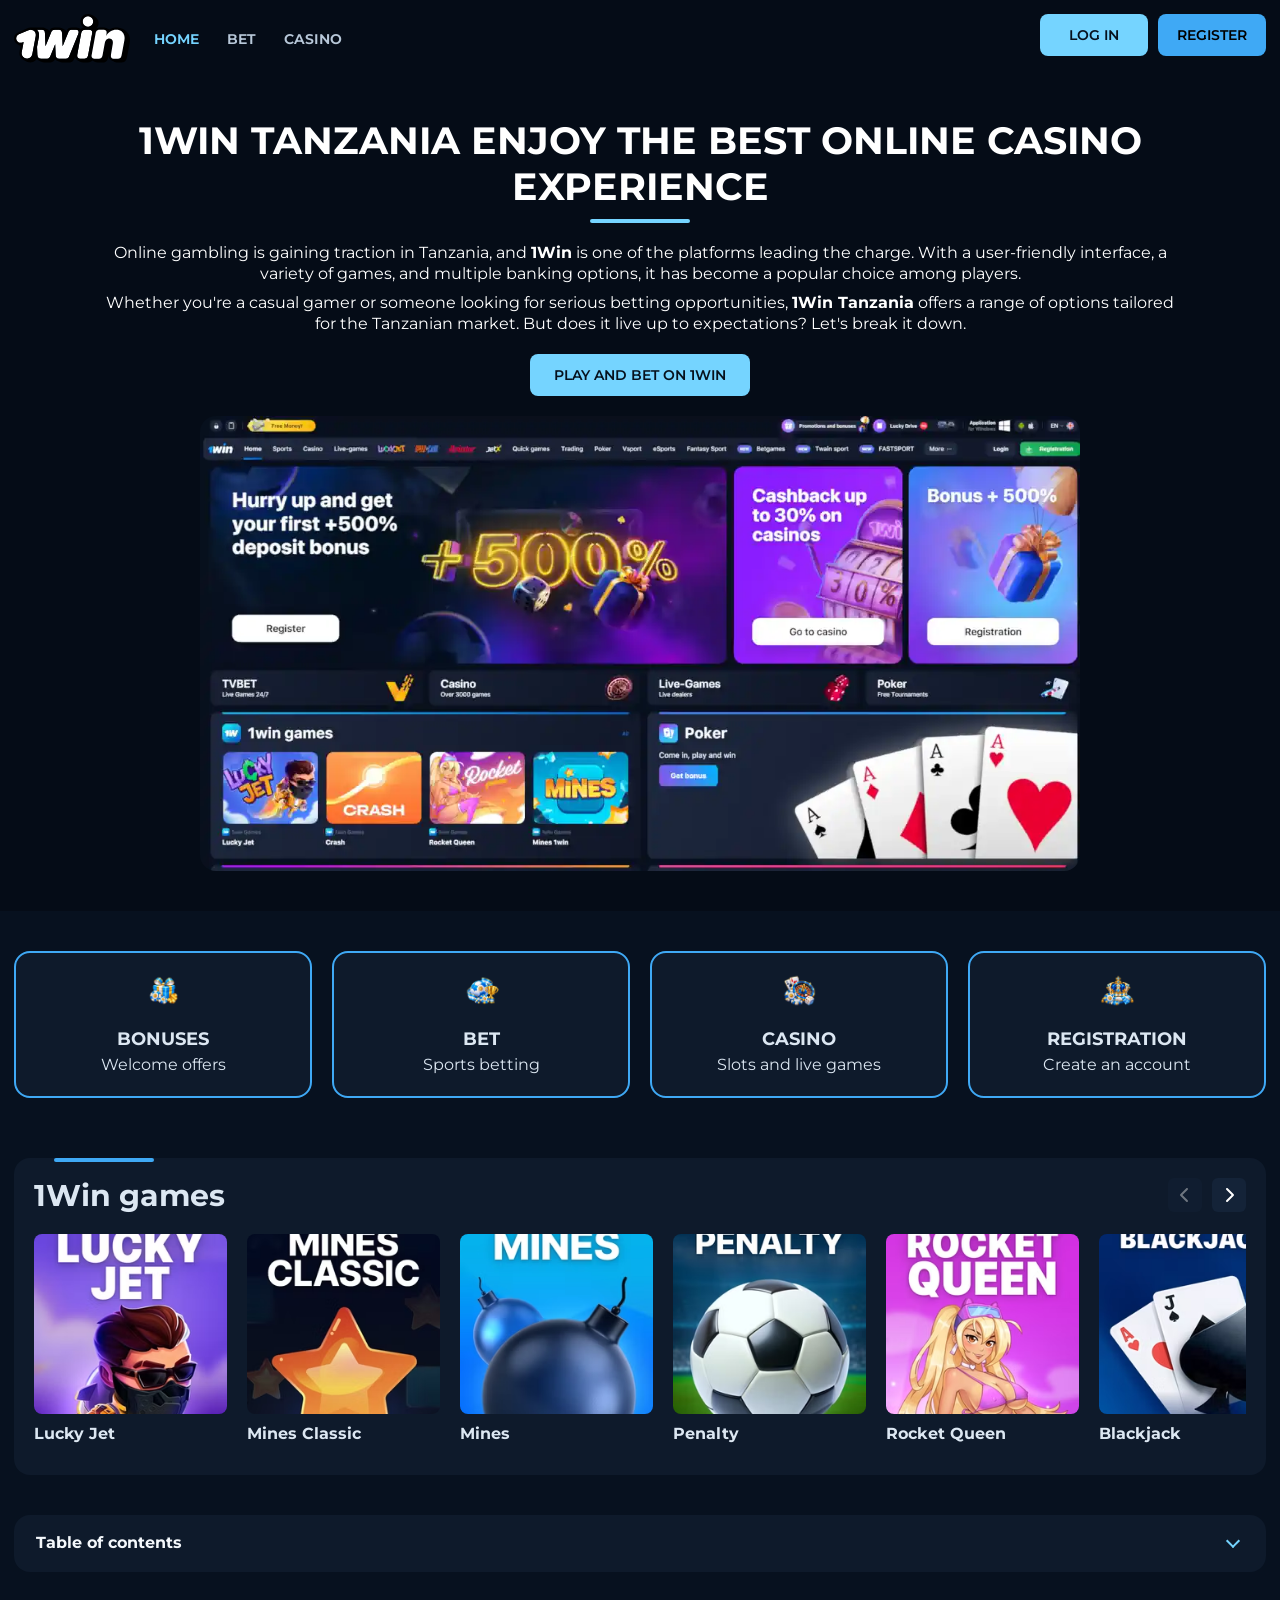
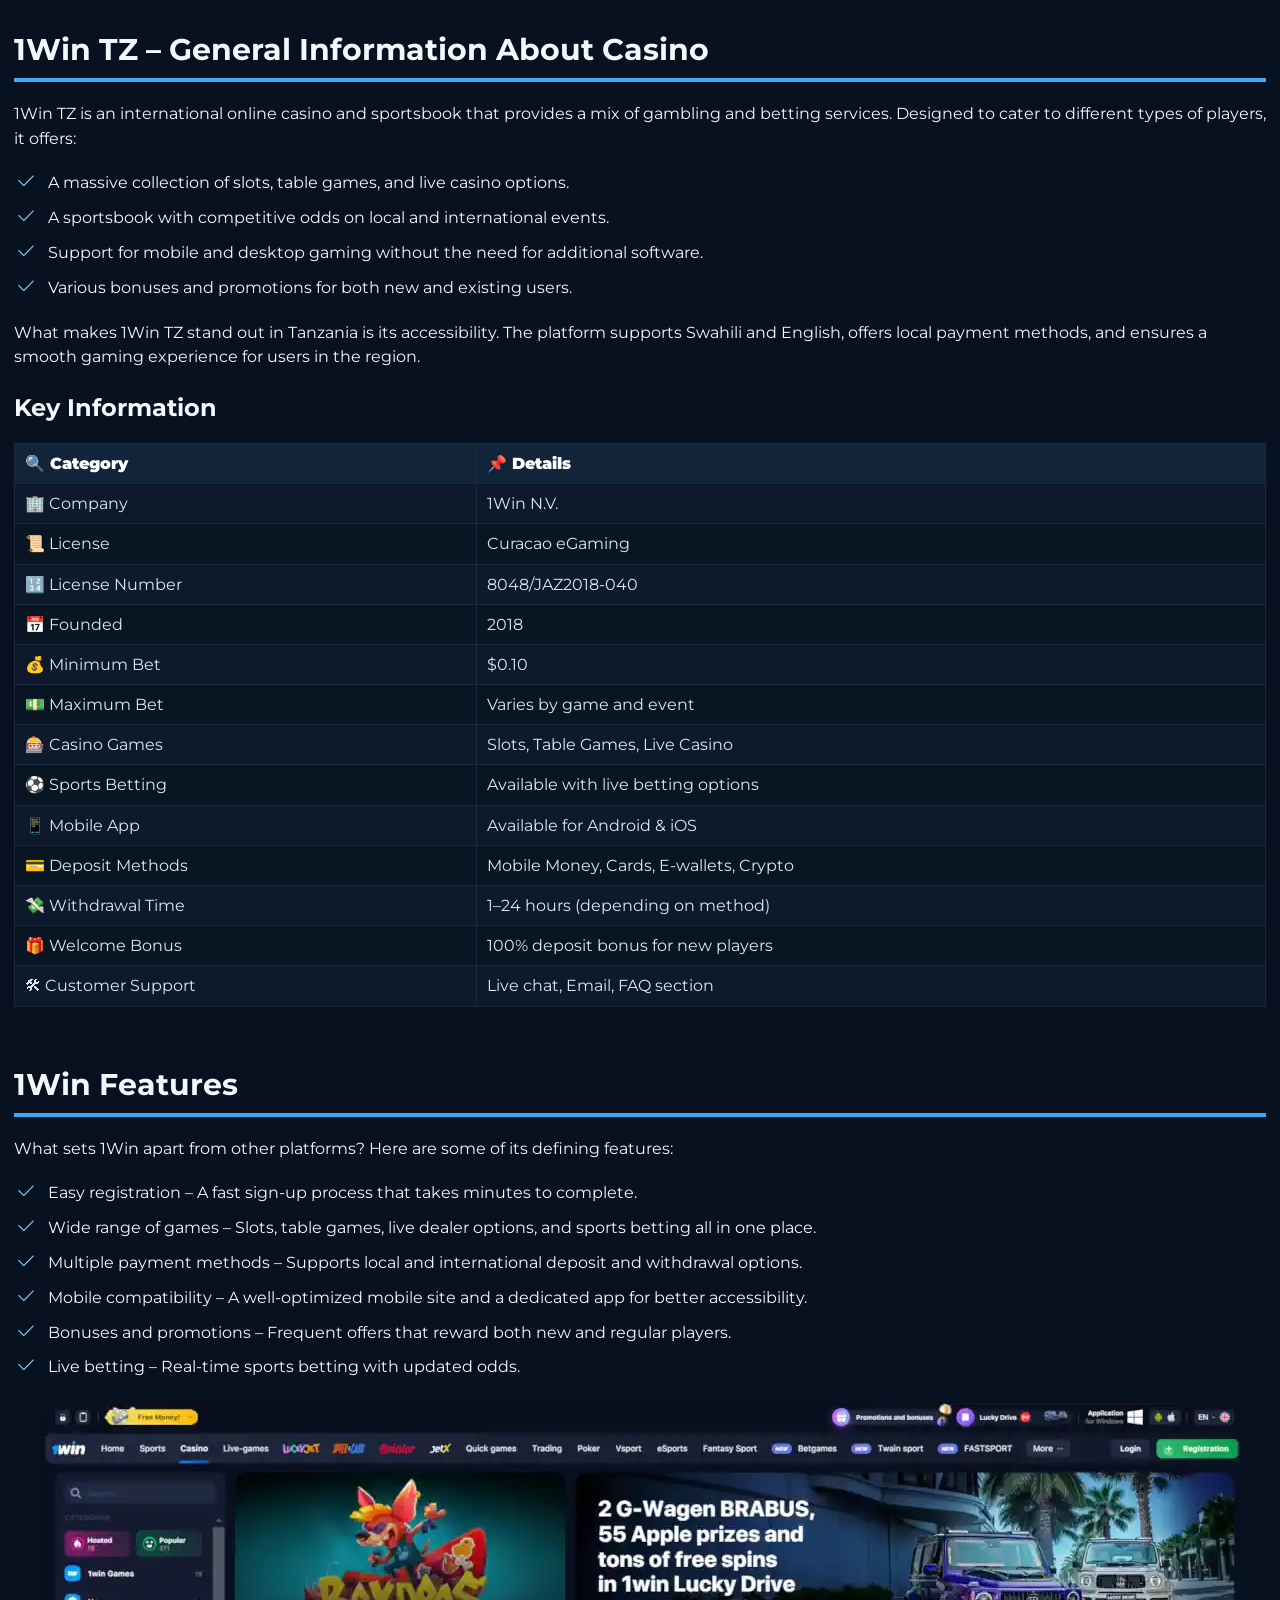
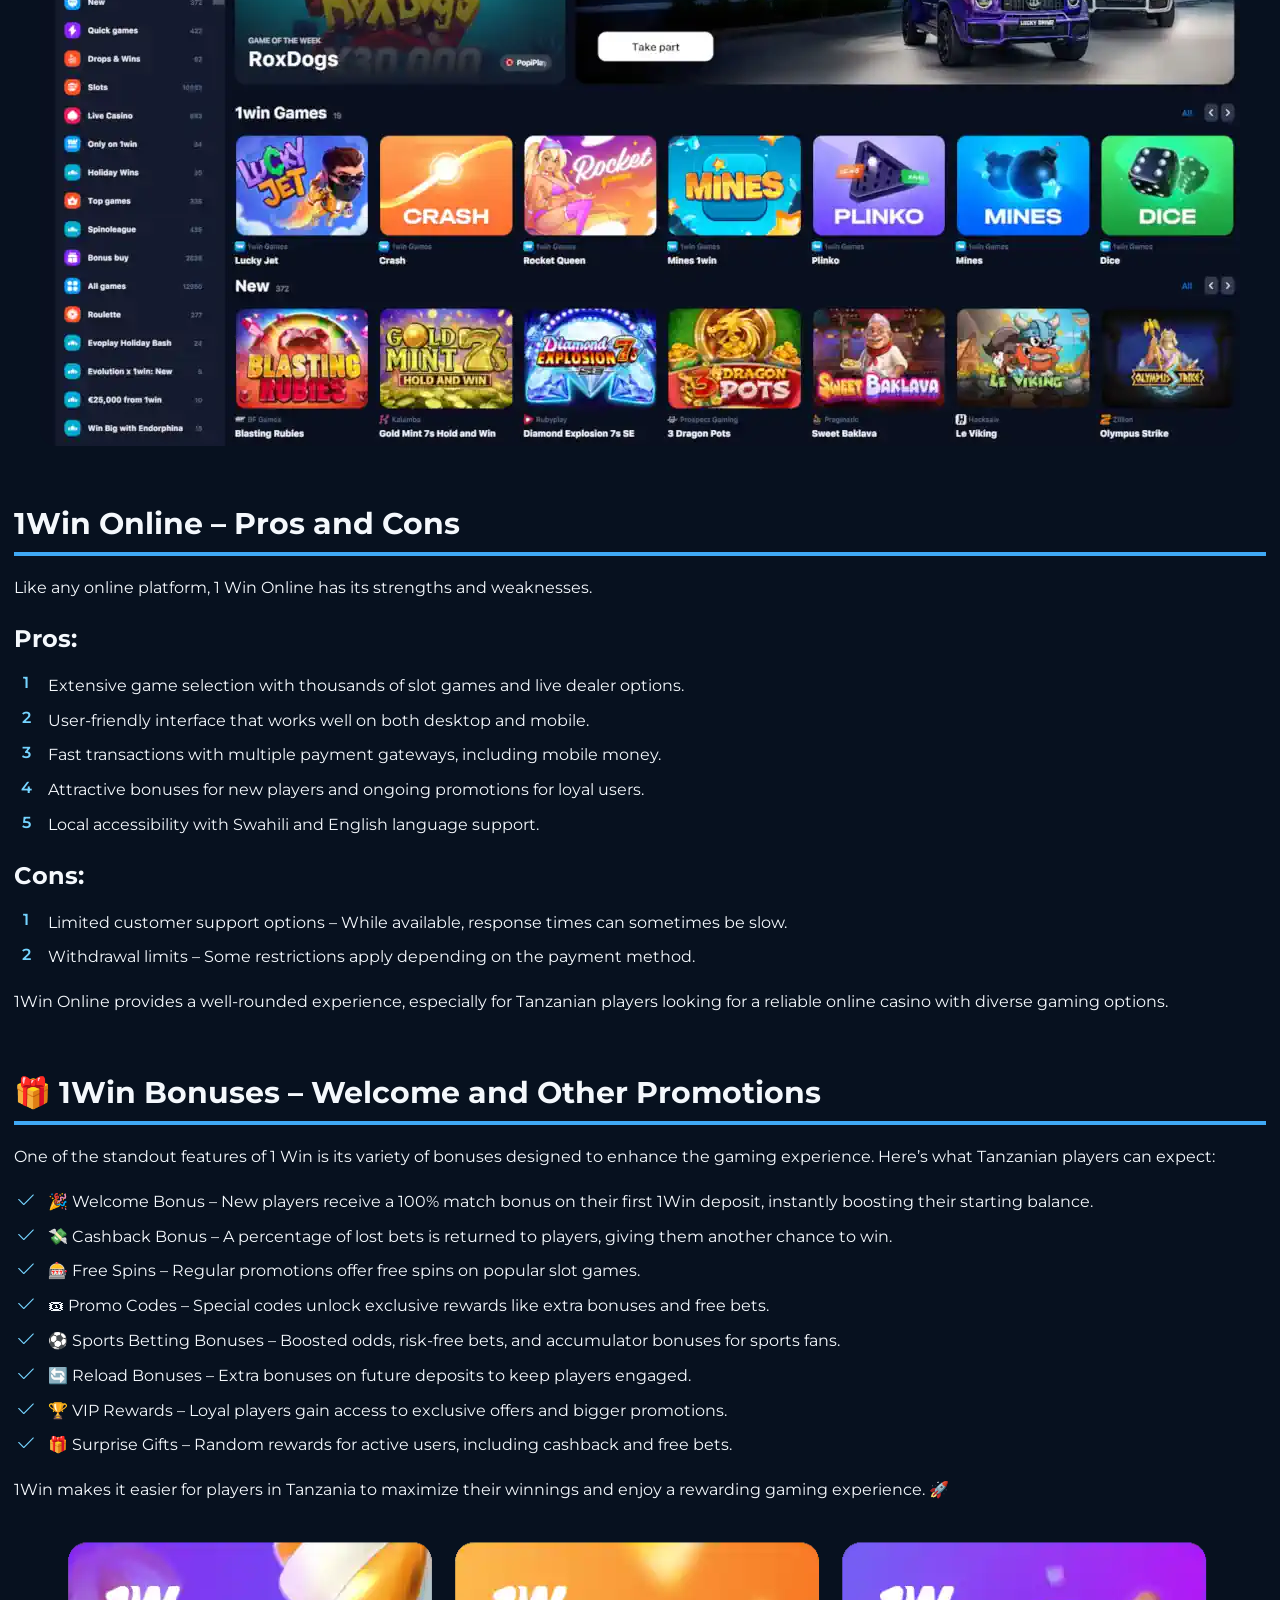
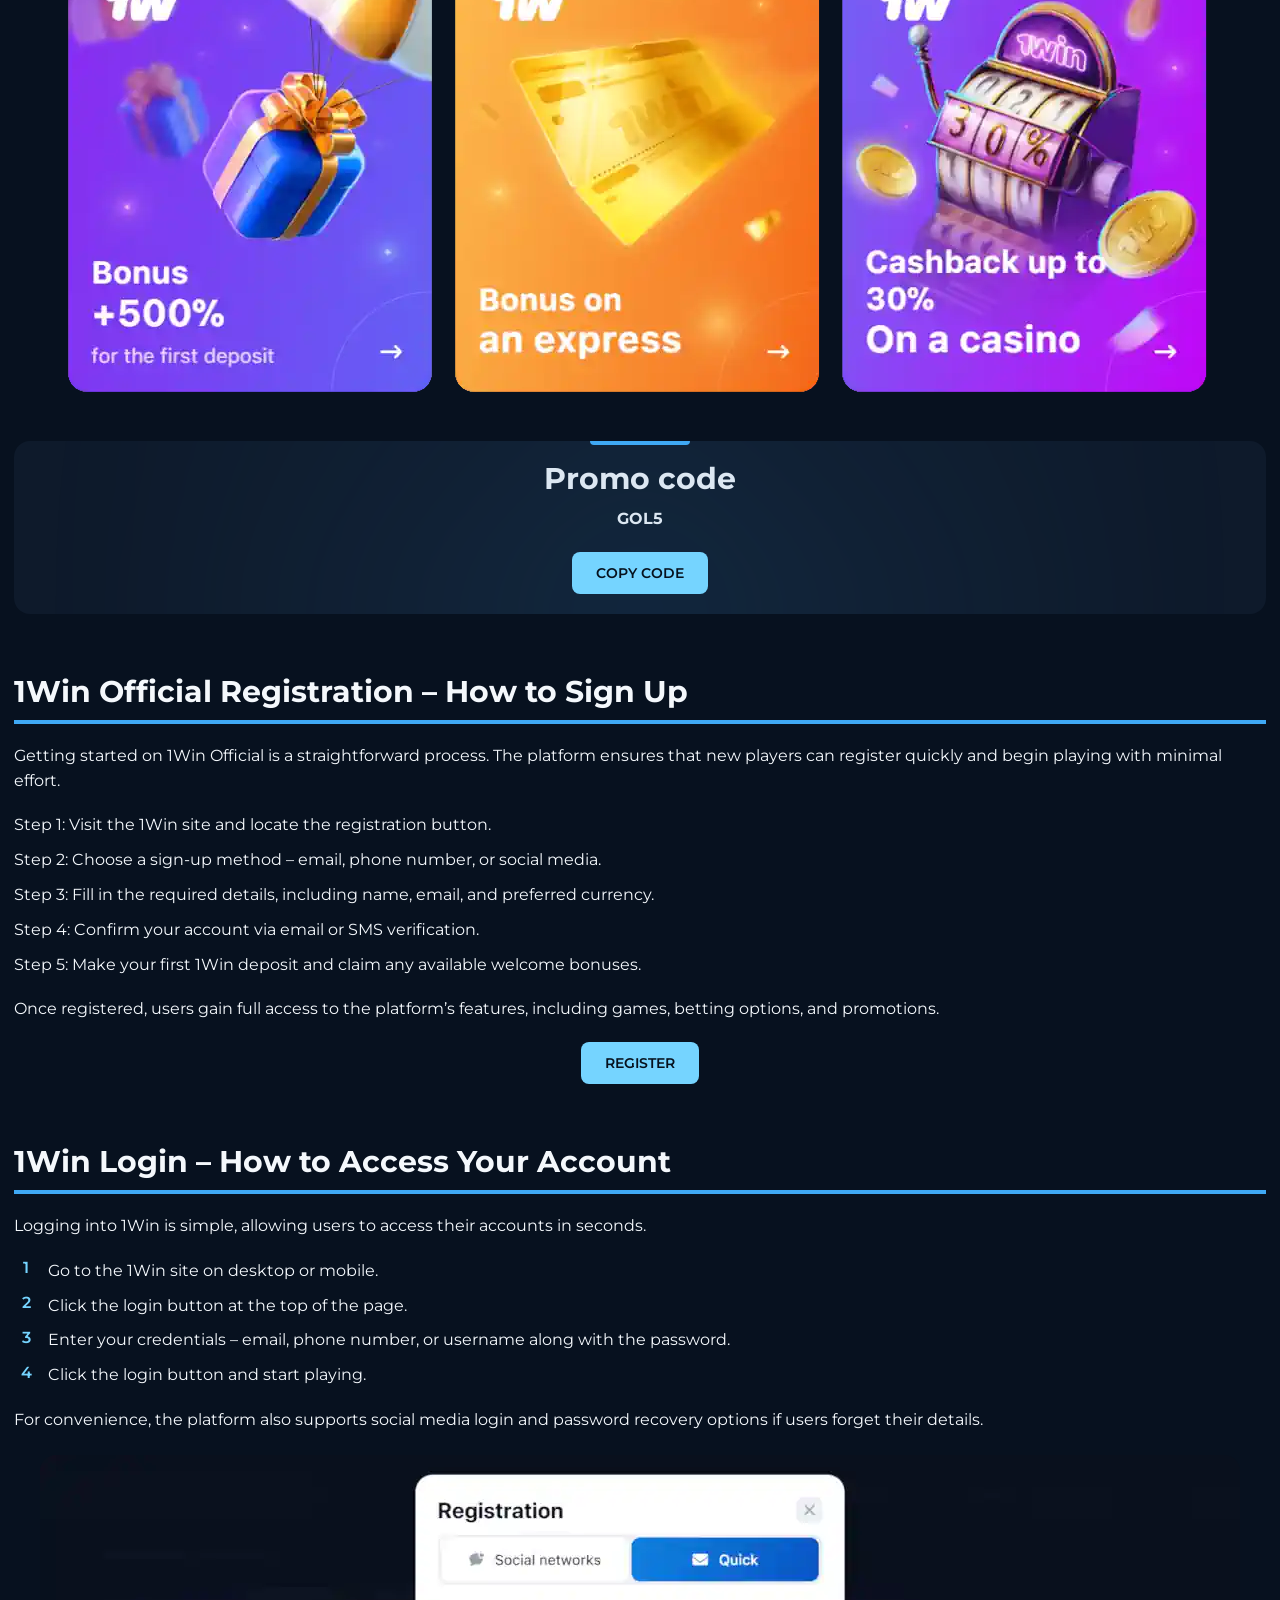
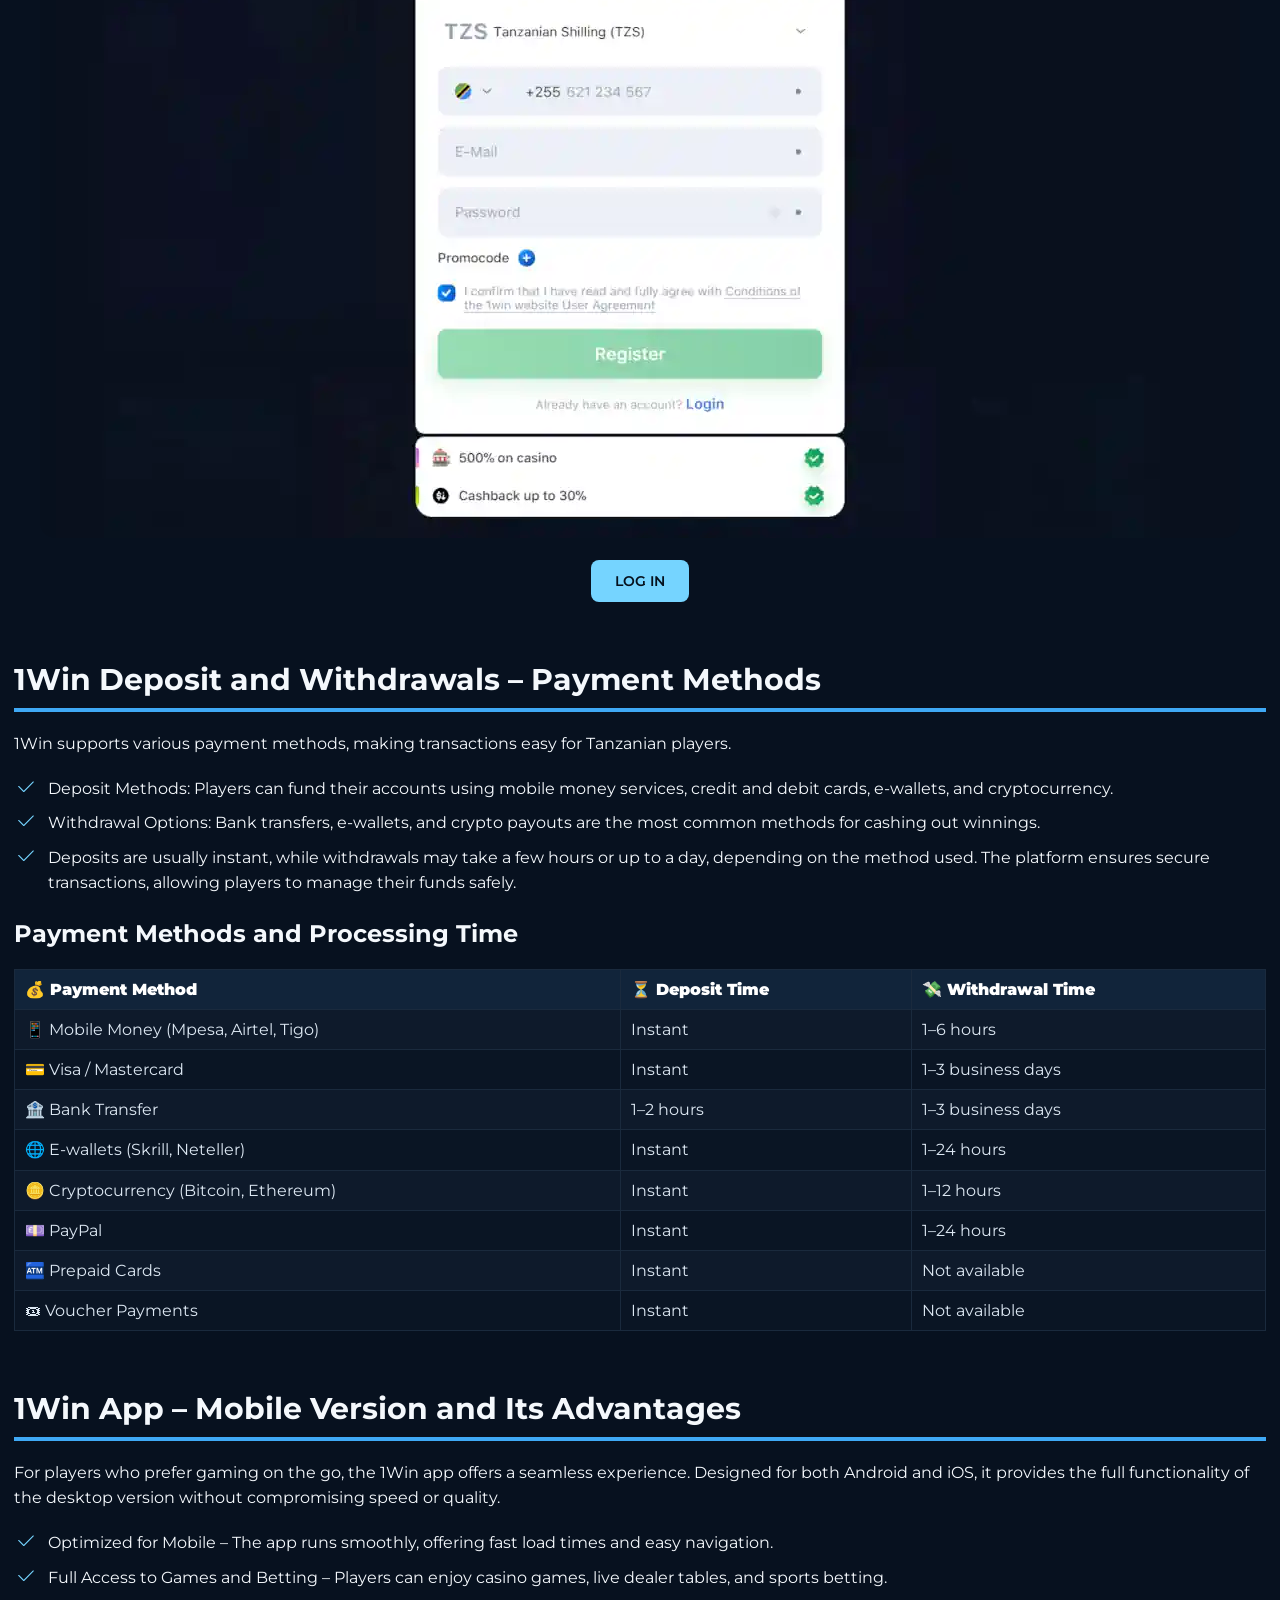
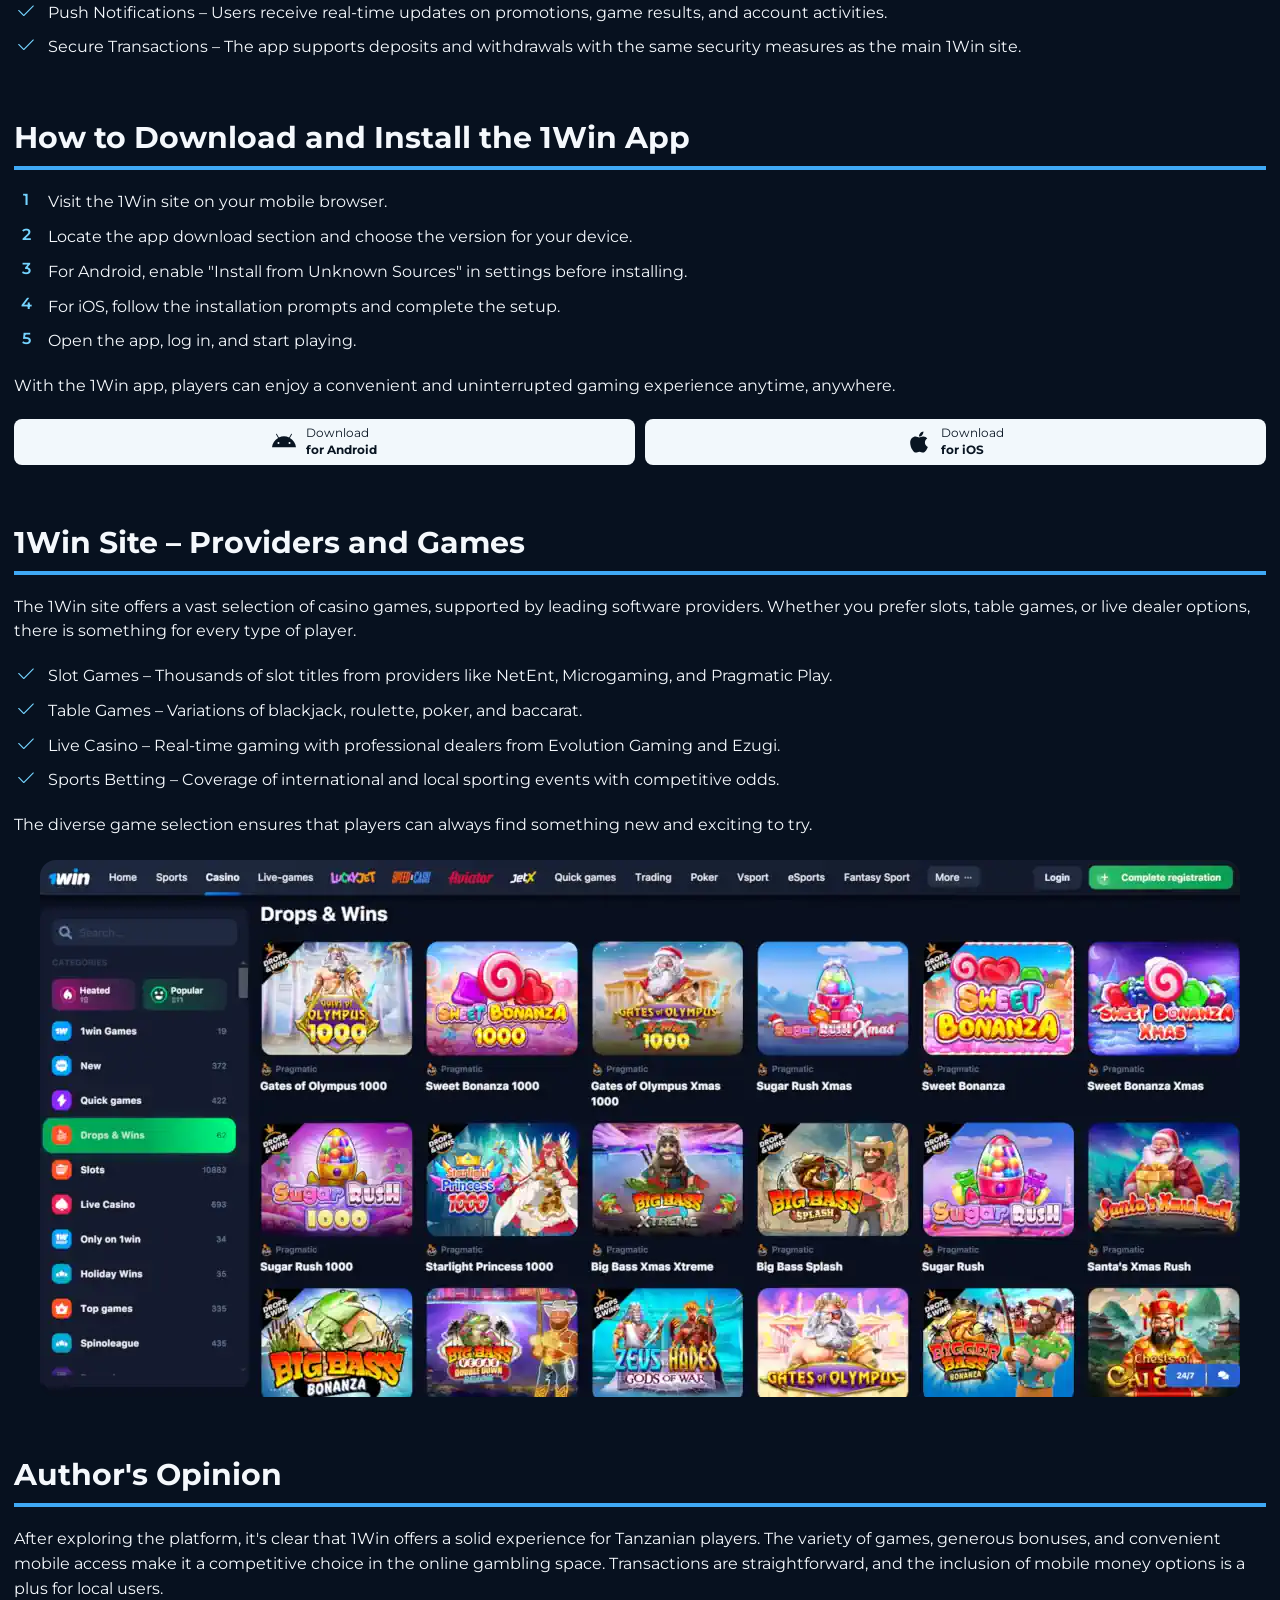
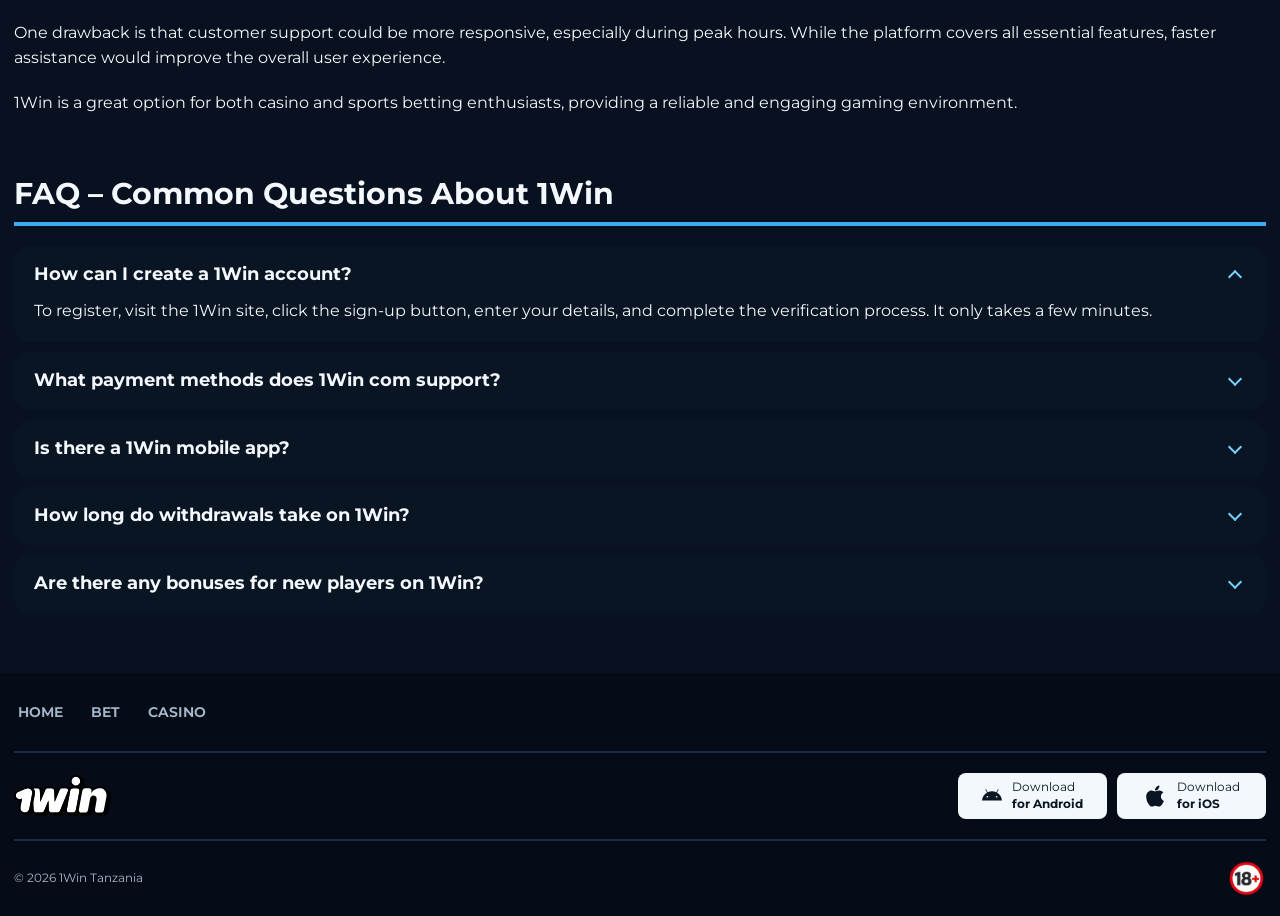
==== index.html @ 783c541e "first commit" ====
<!doctype html>
<html lang="en-TZ">
  <head>
    <meta charset="utf-8" />
    <meta name="viewport" content="width=device-width, initial-scale=1" />
    <title>1Win Play and Win with Top Casino Bonuses</title>
    <meta
      name="description"
      content="1Win offers exciting casino games and sports betting with big bonuses and fast payouts. Sign up today and start playing for real winnings."
    />
    <link rel="canonical" href="https://1-win.co.tz/" />
    <link rel="alternate" hreflang="en-tz" href="https://1-win.co.tz/" />
    <meta property="og:type" content="website" />
    <meta property="og:locale" content="en_TZ" />
    <meta property="og:site_name" content="1Win Tanzania" />
    <meta property="og:title" content="1Win Play and Win with Top Casino Bonuses" />
    <meta
      property="og:description"
      content="1Win offers exciting casino games and sports betting with big bonuses and fast payouts. Sign up today and start playing for real winnings."
    />
    <meta property="og:url" content="https://1-win.co.tz/" />
    <meta property="og:image" content="https://1-win.co.tz/assets/content/home/top.webp" />
    <meta property="og:image:type" content="image/webp" />
    <meta property="og:image:width" content="1200" />
    <meta property="og:image:height" content="620" />
    <meta
      property="og:image:alt"
      content="1Win homepage with deposit offers, instant games and poker"
    />
    <meta name="twitter:card" content="summary_large_image" />
    <link rel="icon" href="./assets/theme/cropped-faviconV21-32x32.png" />
    <link rel="stylesheet" href="./assets/css/base.css" />
    <link rel="stylesheet" href="./assets/css/typography-and-layout.css" />
    <link rel="stylesheet" href="./assets/css/header.css" />
    <link rel="stylesheet" href="./assets/css/footer.css" />
    <link rel="stylesheet" href="./assets/css/page-content.css" />
    <link rel="stylesheet" href="./assets/css/games-and-bonuses.css" />
    <link rel="stylesheet" href="./assets/css/media-blocks.css" />
    <link rel="stylesheet" href="./assets/css/feature-components.css" />
    <link rel="stylesheet" href="./assets/site.css" />
    <script defer src="./assets/site.js"></script>
  </head>

  <body id="top">
    <header class="header">
      <div class="head-container">
        <div class="line-1">
          <div class="first-block">
            <div class="nav-block">
              <div class="logo"
                ><a class="custom-logo-link" href="./index.html" aria-label="1Win Tanzania home"
                  ><img
                    class="custom-logo"
                    src="./assets/theme/1win.svg"
                    alt="1Win"
                    width="116"
                    height="50" /></a
              ></div>
              <nav class="site-nav" aria-label="Primary">
                <ul>
                  <li><a href="./index.html" aria-current="page">Home</a></li>
                  <li><a href="./bet/index.html">Bet</a></li>
                  <li><a href="./casino/index.html">Casino</a></li>
                </ul>
              </nav>
            </div>
            <div class="menu-block"
              ><button
                class="menu-mobile-icon"
                id="menu-toggle"
                type="button"
                aria-label="Open menu"
                aria-controls="mobile-menu"
                aria-expanded="false"
                ><svg
                  aria-hidden="true"
                  class="icon-svg icon-svg--lg menu-toggle-icon"
                  viewBox="0 0 448 512"
                  xmlns="http://www.w3.org/2000/svg"
                >
                  <path
                    d="M0 96C0 78.3 14.3 64 32 64H416c17.7 0 32 14.3 32 32s-14.3 32-32 32H32C14.3 128 0 113.7 0 96zM0 256c0-17.7 14.3-32 32-32H416c17.7 0 32 14.3 32 32s-14.3 32-32 32H32c-17.7 0-32-14.3-32-32zM448 416c0 17.7-14.3 32-32 32H32c-17.7 0-32-14.3-32-32s14.3-32 32-32H416c17.7 0 32 14.3 32 32z"
                  ></path></svg></button
            ></div>
          </div>
          <div class="second-block">
            <div class="buttons"
              ><button type="button" class="btn secondary-btn" disabled data-cta="login"
                >Log in</button
              ><button type="button" class="btn accent-btn" disabled data-cta="register"
                >Register</button
              ></div
            >
          </div>
        </div>
        <div class="mobile-menu" id="mobile-menu" hidden>
          <nav class="site-nav" aria-label="Mobile">
            <ul>
              <li><a href="./index.html" aria-current="page">Home</a></li>
              <li><a href="./bet/index.html">Bet</a></li>
              <li><a href="./casino/index.html">Casino</a></li>
            </ul>
          </nav>
          <div class="download-buttons"
            ><button class="btn" type="button" disabled data-cta="download-android"
              ><span
                ><svg
                  aria-hidden="true"
                  class="icon-svg icon-svg--2xl"
                  viewBox="0 0 576 512"
                  xmlns="http://www.w3.org/2000/svg"
                >
                  <path
                    d="M420.55,301.93a24,24,0,1,1,24-24,24,24,0,0,1-24,24m-265.1,0a24,24,0,1,1,24-24,24,24,0,0,1-24,24m273.7-144.48,47.94-83a10,10,0,1,0-17.27-10h0l-48.54,84.07a301.25,301.25,0,0,0-246.56,0L116.18,64.45a10,10,0,1,0-17.27,10h0l47.94,83C64.53,202.22,8.24,285.55,0,384H576c-8.24-98.45-64.54-181.78-146.85-226.55"
                  ></path></svg></span
              ><span>Download <span>for Android</span></span></button
            ><button class="btn" type="button" disabled data-cta="download-ios"
              ><span
                ><svg
                  aria-hidden="true"
                  class="icon-svg icon-svg--2xl"
                  viewBox="0 0 384 512"
                  xmlns="http://www.w3.org/2000/svg"
                >
                  <path
                    d="M318.7 268.7c-.2-36.7 16.4-64.4 50-84.8-18.8-26.9-47.2-41.7-84.7-44.6-35.5-2.8-74.3 20.7-88.5 20.7-15 0-49.4-19.7-76.4-19.7C63.3 141.2 4 184.8 4 273.5q0 39.3 14.4 81.2c12.8 36.7 59 126.7 107.2 125.2 25.2-.6 43-17.9 75.8-17.9 31.8 0 48.3 17.9 76.4 17.9 48.6-.7 90.4-82.5 102.6-119.3-65.2-30.7-61.7-90-61.7-91.9zm-56.6-164.2c27.3-32.4 24.8-61.9 24-72.5-24.1 1.4-52 16.4-67.9 34.9-17.5 19.8-27.8 44.3-25.6 71.9 26.1 2 49.9-11.4 69.5-34.3z"
                  ></path></svg></span
              ><span>Download <span>for iOS</span></span></button
            ></div
          >
        </div>
      </div>
    </header>
    <main class="page-content">
      <div class="hero">
        <div class="background"></div>
        <div class="text-block">
          <div class="top">
            <h1>1Win Tanzania Enjoy the Best Online Casino Experience</h1>
            <div class="divider"></div>
          </div>
          <div class="intro">
            <p
              >Online gambling is gaining traction in Tanzania, and <strong>1Win</strong> is one of
              the platforms leading the charge. With a user-friendly interface, a variety of games,
              and multiple banking options, it has become a popular choice among players.
            </p>
            <p
              >Whether you're a casual gamer or someone looking for serious betting opportunities,
              <strong>1Win Tanzania</strong> offers a range of options tailored for the Tanzanian
              market. But does it live up to expectations? Let's break it down.</p
            > </div
          ><button type="button" class="btn secondary-btn" disabled data-cta="play"
            >Play and bet on 1Win</button
          >
          <figure class="image-bg"
            ><img
              alt="1Win homepage with deposit offers, instant games and poker"
              decoding="async"
              fetchpriority="high"
              height="620"
              loading="eager"
              src="./assets/content/home/top.webp"
              width="1200"
          /></figure>
        </div>
      </div>
      <div class="container">
        <section class="wp-block-hb-g-section">
          <nav class="categories" aria-label="Explore 1Win">
            <ul>
              <li
                ><a href="#1win-bonuses-welcome-and-other-promotions"
                  ><img src="./assets/theme/bonus-150x150.webp" alt="" width="150" height="150" />
                  <div>
                    <div class="name">Bonuses</div>
                    <div class="text">Welcome offers</div>
                  </div>
                </a></li
              >
              <li
                ><a href="./bet/index.html"
                  ><img src="./assets/theme/sport-150x150.webp" alt="" width="150" height="150" />
                  <div>
                    <div class="name">Bet</div>
                    <div class="text">Sports betting</div>
                  </div>
                </a></li
              >
              <li
                ><a href="./casino/index.html"
                  ><img src="./assets/theme/casino-150x150.webp" alt="" width="150" height="150" />
                  <div>
                    <div class="name">Casino</div>
                    <div class="text">Slots and live games</div>
                  </div>
                </a></li
              >
              <li
                ><a href="#1win-official-registration-how-to-sign-up"
                  ><img src="./assets/theme/vip-150x150.webp" alt="" width="150" height="150" />
                  <div>
                    <div class="name">Registration</div>
                    <div class="text">Create an account</div>
                  </div>
                </a></li
              >
            </ul>
          </nav>
        </section>
        <section class="wp-block-hb-g-section games_section">
          <div class="game_block">
            <div class="head">
              <div class="line"></div>
              <h2 class="title">1Win games</h2>
              <div class="arrows"
                ><button
                  type="button"
                  class="chevron-left"
                  aria-label="Previous games"
                  data-direction="-1"
                  ><svg
                    aria-hidden="true"
                    class="icon-svg"
                    viewBox="0 0 320 512"
                    xmlns="http://www.w3.org/2000/svg"
                  >
                    <path
                      d="M9.4 233.4c-12.5 12.5-12.5 32.8 0 45.3l192 192c12.5 12.5 32.8 12.5 45.3 0s12.5-32.8 0-45.3L77.3 256 246.6 86.6c12.5-12.5 12.5-32.8 0-45.3s-32.8-12.5-45.3 0l-192 192z"
                    ></path></svg></button
                ><button
                  type="button"
                  class="chevron-right"
                  aria-label="Next games"
                  data-direction="1"
                  ><svg
                    aria-hidden="true"
                    class="icon-svg"
                    viewBox="0 0 320 512"
                    xmlns="http://www.w3.org/2000/svg"
                  >
                    <path
                      d="M310.6 233.4c12.5 12.5 12.5 32.8 0 45.3l-192 192c-12.5 12.5-32.8 12.5-45.3 0s-12.5-32.8 0-45.3L242.7 256 73.4 86.6c-12.5-12.5-12.5-32.8 0-45.3s32.8-12.5 45.3 0l192 192z"
                    ></path></svg></button
              ></div>
            </div>
            <ul>
              <li
                ><button
                  class="image"
                  type="button"
                  disabled
                  data-cta="play-game"
                  aria-label="Play Lucky Jet"
                  ><span class="image-bg"
                    ><img
                      src="./assets/theme/lucky-jet.avif"
                      loading="lazy"
                      alt=""
                      width="193"
                      height="263" /></span
                ></button>
                <div class="game_title">Lucky Jet</div>
              </li>
              <li
                ><button
                  class="image"
                  type="button"
                  disabled
                  data-cta="play-game"
                  aria-label="Play Mines Classic"
                  ><span class="image-bg"
                    ><img
                      src="./assets/theme/mines-classic.avif"
                      loading="lazy"
                      alt=""
                      width="193"
                      height="263" /></span
                ></button>
                <div class="game_title">Mines Classic</div>
              </li>
              <li
                ><button
                  class="image"
                  type="button"
                  disabled
                  data-cta="play-game"
                  aria-label="Play Mines"
                  ><span class="image-bg"
                    ><img
                      src="./assets/theme/mines.avif"
                      loading="lazy"
                      alt=""
                      width="193"
                      height="263" /></span
                ></button>
                <div class="game_title">Mines</div>
              </li>
              <li
                ><button
                  class="image"
                  type="button"
                  disabled
                  data-cta="play-game"
                  aria-label="Play Penalty"
                  ><span class="image-bg"
                    ><img
                      src="./assets/theme/penalty.avif"
                      loading="lazy"
                      alt=""
                      width="193"
                      height="263" /></span
                ></button>
                <div class="game_title">Penalty</div>
              </li>
              <li
                ><button
                  class="image"
                  type="button"
                  disabled
                  data-cta="play-game"
                  aria-label="Play Rocket Queen"
                  ><span class="image-bg"
                    ><img
                      src="./assets/theme/rocket-queen.avif"
                      loading="lazy"
                      alt=""
                      width="193"
                      height="263" /></span
                ></button>
                <div class="game_title">Rocket Queen</div>
              </li>
              <li
                ><button
                  class="image"
                  type="button"
                  disabled
                  data-cta="play-game"
                  aria-label="Play Blackjack"
                  ><span class="image-bg"
                    ><img
                      src="./assets/theme/blackjack.avif"
                      loading="lazy"
                      alt=""
                      width="193"
                      height="263" /></span
                ></button>
                <div class="game_title">Blackjack</div>
              </li>
            </ul>
          </div>
        </section>
        <details class="contents">
          <summary>Table of contents</summary>
          <nav aria-label="Table of contents">
            <ol>
              <li
                ><a href="#1win-tz-general-information-about-casino"
                  >1Win TZ – General Information About Casino</a
                ></li
              >
              <li><a href="#1win-features">1Win Features</a></li>
              <li><a href="#1win-online-pros-and-cons">1Win Online – Pros and Cons</a></li>
              <li
                ><a href="#1win-bonuses-welcome-and-other-promotions"
                  >🎁 1Win Bonuses – Welcome and Other Promotions</a
                ></li
              >
              <li
                ><a href="#1win-official-registration-how-to-sign-up"
                  >1Win Official Registration – How to Sign Up</a
                ></li
              >
              <li
                ><a href="#1win-login-how-to-access-your-account"
                  >1Win Login – How to Access Your Account</a
                ></li
              >
              <li
                ><a href="#1win-deposit-and-withdrawals-payment-methods"
                  >1Win Deposit and Withdrawals – Payment Methods</a
                ></li
              >
              <li
                ><a href="#1win-app-mobile-version-and-its-advantages"
                  >1Win App – Mobile Version and Its Advantages</a
                ></li
              >
              <li
                ><a href="#how-to-download-and-install-the-1win-app"
                  >How to Download and Install the 1Win App</a
                ></li
              >
              <li><a href="#1win-site-providers-and-games">1Win Site – Providers and Games</a> </li>
              <li><a href="#authors-opinion">Author&#x27;s Opinion</a></li>
              <li
                ><a href="#faq-common-questions-about-1win">FAQ – Common Questions About 1Win</a>
              </li>
            </ol>
          </nav>
        </details>
        <section class="wp-block-hb-g-section article-section">
          <h2 id="1win-tz-general-information-about-casino"
            >1Win TZ – General Information About Casino
          </h2>
          <p
            >1Win TZ is an international online casino and sportsbook that provides a mix of
            gambling and betting services. Designed to cater to different types of players, it
            offers:</p
          >
          <ul>
            <li>A massive collection of slots, table games, and live casino options.</li>
            <li>A sportsbook with competitive odds on local and international events.</li>
            <li>Support for mobile and desktop gaming without the need for additional software.</li>
            <li>Various bonuses and promotions for both new and existing users.</li>
          </ul>
          <p
            >What makes 1Win TZ stand out in Tanzania is its accessibility. The platform supports
            Swahili and English, offers local payment methods, and ensures a smooth gaming
            experience for users in the region.</p
          >
          <h3 id="key-information">Key Information</h3>
          <div class="table-wrap wp-block-table">
            <table>
              <thead>
                <tr>
                  <th scope="col"><strong>🔍</strong><strong> Category</strong></th>
                  <th scope="col"><strong>📌</strong><strong> Details</strong></th>
                </tr>
              </thead>
              <tbody>
                <tr>
                  <td>🏢 Company</td>
                  <td>1Win N.V.</td>
                </tr>
                <tr>
                  <td>📜 License</td>
                  <td>Curacao eGaming</td>
                </tr>
                <tr>
                  <td>🔢 License Number</td>
                  <td>8048/JAZ2018-040</td>
                </tr>
                <tr>
                  <td>📅 Founded</td>
                  <td>2018</td>
                </tr>
                <tr>
                  <td>💰 Minimum Bet</td>
                  <td>$0.10</td>
                </tr>
                <tr>
                  <td>💵 Maximum Bet</td>
                  <td>Varies by game and event</td>
                </tr>
                <tr>
                  <td>🎰 Casino Games</td>
                  <td>Slots, Table Games, Live Casino</td>
                </tr>
                <tr>
                  <td>⚽ Sports Betting</td>
                  <td>Available with live betting options</td>
                </tr>
                <tr>
                  <td>📱 Mobile App</td>
                  <td>Available for Android &amp; iOS</td>
                </tr>
                <tr>
                  <td>💳 Deposit Methods</td>
                  <td>Mobile Money, Cards, E-wallets, Crypto</td>
                </tr>
                <tr>
                  <td>💸 Withdrawal Time</td>
                  <td>1–24 hours (depending on method)</td>
                </tr>
                <tr>
                  <td>🎁 Welcome Bonus</td>
                  <td>100% deposit bonus for new players</td>
                </tr>
                <tr>
                  <td>🛠 Customer Support</td>
                  <td>Live chat, Email, FAQ section</td>
                </tr>
              </tbody>
            </table>
          </div>
        </section>
        <section class="wp-block-hb-g-section article-section">
          <h2 id="1win-features">1Win Features</h2>
          <p>What sets 1Win apart from other platforms? Here are some of its defining features:</p>
          <ul>
            <li>Easy registration – A fast sign-up process that takes minutes to complete.</li>
            <li
              >Wide range of games – Slots, table games, live dealer options, and sports betting all
              in one place.</li
            >
            <li
              >Multiple payment methods – Supports local and international deposit and withdrawal
              options.</li
            >
            <li
              >Mobile compatibility – A well-optimized mobile site and a dedicated app for better
              accessibility.</li
            >
            <li
              >Bonuses and promotions – Frequent offers that reward both new and regular players.
            </li>
            <li>Live betting – Real-time sports betting with updated odds.</li>
          </ul>
          <figure class="article-image"
            ><img
              alt="Casino lobby with game categories and slots"
              decoding="async"
              height="644"
              loading="lazy"
              src="./assets/content/home/casino.webp"
              width="1200"
          /></figure>
        </section>
        <section class="wp-block-hb-g-section article-section">
          <h2 id="1win-online-pros-and-cons">1Win Online – Pros and Cons</h2>
          <p>Like any online platform, 1 Win Online has its strengths and weaknesses.</p>
          <h3 id="pros">Pros:</h3>
          <ol>
            <li>Extensive game selection with thousands of slot games and live dealer options.</li>
            <li>User-friendly interface that works well on both desktop and mobile.</li>
            <li>Fast transactions with multiple payment gateways, including mobile money.</li>
            <li>Attractive bonuses for new players and ongoing promotions for loyal users.</li>
            <li>Local accessibility with Swahili and English language support.</li>
          </ol>
          <h3 id="cons">Cons:</h3>
          <ol>
            <li
              >Limited customer support options – While available, response times can sometimes be
              slow.</li
            >
            <li>Withdrawal limits – Some restrictions apply depending on the payment method.</li>
          </ol>
          <p
            >1Win Online provides a well-rounded experience, especially for Tanzanian players
            looking for a reliable online casino with diverse gaming options.</p
          >
        </section>
        <section class="wp-block-hb-g-section article-section">
          <h2 id="1win-bonuses-welcome-and-other-promotions"
            >🎁 1Win Bonuses – Welcome and Other Promotions</h2
          >
          <p
            >One of the standout features of 1 Win is its variety of bonuses designed to enhance the
            gaming experience. Here’s what Tanzanian players can expect:</p
          >
          <ul>
            <li
              >🎉 Welcome Bonus – New players receive a 100% match bonus on their first 1Win
              deposit, instantly boosting their starting balance.</li
            >
            <li
              >💸 Cashback Bonus – A percentage of lost bets is returned to players, giving them
              another chance to win.</li
            >
            <li>🎰 Free Spins – Regular promotions offer free spins on popular slot games.</li>
            <li
              >🎟 Promo Codes – Special codes unlock exclusive rewards like extra bonuses and free
              bets.</li
            >
            <li
              >⚽ Sports Betting Bonuses – Boosted odds, risk-free bets, and accumulator bonuses for
              sports fans.</li
            >
            <li>🔄 Reload Bonuses – Extra bonuses on future deposits to keep players engaged.</li>
            <li
              >🏆 VIP Rewards – Loyal players gain access to exclusive offers and bigger promotions.
            </li>
            <li
              >🎁 Surprise Gifts – Random rewards for active users, including cashback and free
              bets.
            </li>
          </ul>
          <p
            >1Win makes it easier for players in Tanzania to maximize their winnings and enjoy a
            rewarding gaming experience. 🚀</p
          >
          <figure class="article-image"
            ><img
              alt="Three 1Win bonus offers"
              decoding="async"
              height="494"
              loading="lazy"
              src="./assets/content/home/bonus.webp"
              width="1200"
          /></figure>
          <aside class="promotion_section">
            <div class="line"></div>
            <div class="gradient"></div>
            <div class="text-block">
              <div class="head">Promo code</div>
              <div class="text"><strong>GOL5</strong></div>
            </div>
            <div class="promotion_content"
              ><button class="btn secondary-btn" id="copy-code" type="button">Copy code</button
              ><span class="sr-only" role="status" id="copy-result"></span
            ></div>
          </aside>
        </section>
        <section class="wp-block-hb-g-section article-section">
          <h2 id="1win-official-registration-how-to-sign-up"
            >1Win Official Registration – How to Sign Up
          </h2>
          <p
            >Getting started on 1Win Official is a straightforward process. The platform ensures
            that new players can register quickly and begin playing with minimal effort.</p
          >
          <ol class="labelled-steps">
            <li>Step 1: Visit the 1Win site and locate the registration button.</li>
            <li>Step 2: Choose a sign-up method – email, phone number, or social media.</li>
            <li
              >Step 3: Fill in the required details, including name, email, and preferred currency.
            </li>
            <li>Step 4: Confirm your account via email or SMS verification.</li>
            <li>Step 5: Make your first 1Win deposit and claim any available welcome bonuses.</li>
          </ol>
          <p
            >Once registered, users gain full access to the platform’s features, including games,
            betting options, and promotions.</p
          ><button type="button" class="btn secondary-btn" disabled data-cta="register"
            >Register</button
          >
        </section>
        <section class="wp-block-hb-g-section article-section">
          <h2 id="1win-login-how-to-access-your-account"
            >1Win Login – How to Access Your Account</h2
          >
          <p>Logging into 1Win is simple, allowing users to access their accounts in seconds.</p>
          <ol>
            <li>Go to the 1Win site on desktop or mobile.</li>
            <li>Click the login button at the top of the page.</li>
            <li
              >Enter your credentials – email, phone number, or username along with the password.
            </li>
            <li>Click the login button and start playing.</li>
          </ol>
          <p
            >For convenience, the platform also supports social media login and password recovery
            options if users forget their details.</p
          >
          <figure class="article-image"
            ><img
              alt="1Win account registration screen"
              decoding="async"
              height="683"
              loading="lazy"
              src="./assets/content/home/registration.webp"
              width="1200" /></figure
          ><button type="button" class="btn secondary-btn" disabled data-cta="login">Log in</button>
        </section>
        <section class="wp-block-hb-g-section article-section">
          <h2 id="1win-deposit-and-withdrawals-payment-methods"
            >1Win Deposit and Withdrawals – Payment Methods</h2
          >
          <p
            >1Win supports various payment methods, making transactions easy for Tanzanian
            players.</p
          >
          <ul>
            <li
              >Deposit Methods: Players can fund their accounts using mobile money services, credit
              and debit cards, e-wallets, and cryptocurrency.</li
            >
            <li
              >Withdrawal Options: Bank transfers, e-wallets, and crypto payouts are the most common
              methods for cashing out winnings.</li
            >
            <li
              >Deposits are usually instant, while withdrawals may take a few hours or up to a day,
              depending on the method used. The platform ensures secure transactions, allowing
              players to manage their funds safely.</li
            >
          </ul>
          <h3 id="payment-methods-and-processing-time">Payment Methods and Processing Time</h3>
          <div class="table-wrap wp-block-table">
            <table>
              <thead>
                <tr>
                  <th scope="col"><strong>💰</strong><strong> Payment Method</strong></th>
                  <th scope="col"><strong>⏳</strong><strong> Deposit Time</strong></th>
                  <th scope="col"><strong>💸</strong><strong> Withdrawal Time</strong> </th>
                </tr>
              </thead>
              <tbody>
                <tr>
                  <td>📱 Mobile Money (Mpesa, Airtel, Tigo)</td>
                  <td>Instant</td>
                  <td>1–6 hours</td>
                </tr>
                <tr>
                  <td>💳 Visa / Mastercard</td>
                  <td>Instant</td>
                  <td>1–3 business days</td>
                </tr>
                <tr>
                  <td>🏦 Bank Transfer</td>
                  <td>1–2 hours</td>
                  <td>1–3 business days</td>
                </tr>
                <tr>
                  <td>🌐 E-wallets (Skrill, Neteller)</td>
                  <td>Instant</td>
                  <td>1–24 hours</td>
                </tr>
                <tr>
                  <td>🪙 Cryptocurrency (Bitcoin, Ethereum)</td>
                  <td>Instant</td>
                  <td>1–12 hours</td>
                </tr>
                <tr>
                  <td>💷 PayPal</td>
                  <td>Instant</td>
                  <td>1–24 hours</td>
                </tr>
                <tr>
                  <td>🏧 Prepaid Cards</td>
                  <td>Instant</td>
                  <td>Not available</td>
                </tr>
                <tr>
                  <td>🎟 Voucher Payments</td>
                  <td>Instant</td>
                  <td>Not available</td>
                </tr>
              </tbody>
            </table>
          </div>
        </section>
        <section class="wp-block-hb-g-section article-section">
          <h2 id="1win-app-mobile-version-and-its-advantages"
            >1Win App – Mobile Version and Its Advantages
          </h2>
          <p
            >For players who prefer gaming on the go, the 1Win app offers a seamless experience.
            Designed for both Android and iOS, it provides the full functionality of the desktop
            version without compromising speed or quality.</p
          >
          <ul>
            <li
              >Optimized for Mobile – The app runs smoothly, offering fast load times and easy
              navigation.</li
            >
            <li
              >Full Access to Games and Betting – Players can enjoy casino games, live dealer
              tables, and sports betting.</li
            >
            <li
              >Push Notifications – Users receive real-time updates on promotions, game results, and
              account activities.</li
            >
            <li
              >Secure Transactions – The app supports deposits and withdrawals with the same
              security measures as the main 1Win site.</li
            >
          </ul>
        </section>
        <section class="wp-block-hb-g-section article-section">
          <h2 id="how-to-download-and-install-the-1win-app"
            >How to Download and Install the 1Win App</h2
          >
          <ol>
            <li>Visit the 1Win site on your mobile browser.</li>
            <li>Locate the app download section and choose the version for your device.</li>
            <li
              >For Android, enable "Install from Unknown Sources" in settings before installing.</li
            >
            <li>For iOS, follow the installation prompts and complete the setup.</li>
            <li>Open the app, log in, and start playing.</li>
          </ol>
          <p
            >With the 1Win app, players can enjoy a convenient and uninterrupted gaming experience
            anytime, anywhere.</p
          >
          <div class="download-buttons"
            ><button class="btn" type="button" disabled data-cta="download-android"
              ><span
                ><svg
                  aria-hidden="true"
                  class="icon-svg icon-svg--2xl"
                  viewBox="0 0 576 512"
                  xmlns="http://www.w3.org/2000/svg"
                >
                  <path
                    d="M420.55,301.93a24,24,0,1,1,24-24,24,24,0,0,1-24,24m-265.1,0a24,24,0,1,1,24-24,24,24,0,0,1-24,24m273.7-144.48,47.94-83a10,10,0,1,0-17.27-10h0l-48.54,84.07a301.25,301.25,0,0,0-246.56,0L116.18,64.45a10,10,0,1,0-17.27,10h0l47.94,83C64.53,202.22,8.24,285.55,0,384H576c-8.24-98.45-64.54-181.78-146.85-226.55"
                  ></path></svg></span
              ><span>Download <span>for Android</span></span></button
            ><button class="btn" type="button" disabled data-cta="download-ios"
              ><span
                ><svg
                  aria-hidden="true"
                  class="icon-svg icon-svg--2xl"
                  viewBox="0 0 384 512"
                  xmlns="http://www.w3.org/2000/svg"
                >
                  <path
                    d="M318.7 268.7c-.2-36.7 16.4-64.4 50-84.8-18.8-26.9-47.2-41.7-84.7-44.6-35.5-2.8-74.3 20.7-88.5 20.7-15 0-49.4-19.7-76.4-19.7C63.3 141.2 4 184.8 4 273.5q0 39.3 14.4 81.2c12.8 36.7 59 126.7 107.2 125.2 25.2-.6 43-17.9 75.8-17.9 31.8 0 48.3 17.9 76.4 17.9 48.6-.7 90.4-82.5 102.6-119.3-65.2-30.7-61.7-90-61.7-91.9zm-56.6-164.2c27.3-32.4 24.8-61.9 24-72.5-24.1 1.4-52 16.4-67.9 34.9-17.5 19.8-27.8 44.3-25.6 71.9 26.1 2 49.9-11.4 69.5-34.3z"
                  ></path></svg></span
              ><span>Download <span>for iOS</span></span></button
            ></div
          >
        </section>
        <section class="wp-block-hb-g-section article-section">
          <h2 id="1win-site-providers-and-games">1Win Site – Providers and Games</h2>
          <p
            >The 1Win site offers a vast selection of casino games, supported by leading software
            providers. Whether you prefer slots, table games, or live dealer options, there is
            something for every type of player.</p
          >
          <ul>
            <li
              >Slot Games – Thousands of slot titles from providers like NetEnt, Microgaming, and
              Pragmatic Play.</li
            >
            <li>Table Games – Variations of blackjack, roulette, poker, and baccarat.</li>
            <li
              >Live Casino – Real-time gaming with professional dealers from Evolution Gaming and
              Ezugi.</li
            >
            <li
              >Sports Betting – Coverage of international and local sporting events with competitive
              odds.</li
            >
          </ul>
          <p
            >The diverse game selection ensures that players can always find something new and
            exciting to try.</p
          >
          <figure class="article-image"
            ><img
              alt="Casino game selection"
              decoding="async"
              height="537"
              loading="lazy"
              src="./assets/content/home/games.webp"
              width="1200"
          /></figure>
        </section>
        <section class="wp-block-hb-g-section article-section">
          <h2 id="authors-opinion">Author's Opinion</h2>
          <p
            >After exploring the platform, it's clear that 1Win offers a solid experience for
            Tanzanian players. The variety of games, generous bonuses, and convenient mobile access
            make it a competitive choice in the online gambling space. Transactions are
            straightforward, and the inclusion of mobile money options is a plus for local users.</p
          >
          <p
            >One drawback is that customer support could be more responsive, especially during peak
            hours. While the platform covers all essential features, faster assistance would improve
            the overall user experience.</p
          >
          <p
            >1Win is a great option for both casino and sports betting enthusiasts, providing a
            reliable and engaging gaming environment.</p
          >
        </section>
        <section class="wp-block-hb-g-section article-section">
          <h2 id="faq-common-questions-about-1win">FAQ – Common Questions About 1Win</h2>
          <details class="faq-item" open="">
            <summary>
              <h3 id="how-can-i-create-a-1win-account">How can I create a 1Win account?</h3>
            </summary>
            <p
              >To register, visit the 1Win site, click the sign-up button, enter your details, and
              complete the verification process. It only takes a few minutes.</p
            >
          </details>
          <details class="faq-item">
            <summary>
              <h3 id="what-payment-methods-does-1win-com-support"
                >What payment methods does 1Win com support?</h3
              >
            </summary>
            <p
              >Players can use mobile money services, bank transfers, credit/debit cards, e-wallets,
              and cryptocurrency for deposits and withdrawals on 1Win.</p
            >
          </details>
          <details class="faq-item">
            <summary>
              <h3 id="is-there-a-1win-mobile-app">Is there a 1Win mobile app?</h3>
            </summary>
            <p
              >Yes, 1Win offers a dedicated app for Android and iOS users. It provides full access
              to casino games, sports betting, and account management on the go.</p
            >
          </details>
          <details class="faq-item">
            <summary>
              <h3 id="how-long-do-withdrawals-take-on-1win"
                >How long do withdrawals take on 1Win?
              </h3>
            </summary>
            <p
              >Withdrawal times depend on the method used. Mobile money and e-wallet transactions
              are usually processed within a few hours, while bank transfers may take 1–3 business
              days.</p
            >
          </details>
          <details class="faq-item">
            <summary>
              <h3 id="are-there-any-bonuses-for-new-players-on-1win"
                >Are there any bonuses for new players on 1Win?</h3
              >
            </summary>
            <p
              >Yes, new players receive a welcome bonus on their first 1Win deposit, along with
              other promotions like free spins, cashback, and sports betting offers.</p
            >
          </details>
        </section>
      </div>
    </main>
    <footer class="footer">
      <div class="container">
        <div class="footer-container">
          <div class="links">
            <nav class="footer-nav" aria-label="Footer">
              <ul>
                <li><a href="./index.html" aria-current="page">Home</a></li>
                <li><a href="./bet/index.html">Bet</a></li>
                <li><a href="./casino/index.html">Casino</a></li>
              </ul>
            </nav>
          </div>
          <div class="divider"></div>
          <div class="links-2">
            <div class="logo"
              ><a class="custom-logo-link" href="./index.html" aria-label="1Win Tanzania home"
                ><img
                  class="custom-logo"
                  src="./assets/theme/1win.svg"
                  alt="1Win"
                  width="116"
                  height="50"
              /></a>
            </div>
            <div class="download-buttons"
              ><button class="btn" type="button" disabled data-cta="download-android"
                ><span
                  ><svg
                    aria-hidden="true"
                    class="icon-svg icon-svg--2xl"
                    viewBox="0 0 576 512"
                    xmlns="http://www.w3.org/2000/svg"
                  >
                    <path
                      d="M420.55,301.93a24,24,0,1,1,24-24,24,24,0,0,1-24,24m-265.1,0a24,24,0,1,1,24-24,24,24,0,0,1-24,24m273.7-144.48,47.94-83a10,10,0,1,0-17.27-10h0l-48.54,84.07a301.25,301.25,0,0,0-246.56,0L116.18,64.45a10,10,0,1,0-17.27,10h0l47.94,83C64.53,202.22,8.24,285.55,0,384H576c-8.24-98.45-64.54-181.78-146.85-226.55"
                    ></path></svg></span
                ><span>Download <span>for Android</span></span></button
              ><button class="btn" type="button" disabled data-cta="download-ios"
                ><span
                  ><svg
                    aria-hidden="true"
                    class="icon-svg icon-svg--2xl"
                    viewBox="0 0 384 512"
                    xmlns="http://www.w3.org/2000/svg"
                  >
                    <path
                      d="M318.7 268.7c-.2-36.7 16.4-64.4 50-84.8-18.8-26.9-47.2-41.7-84.7-44.6-35.5-2.8-74.3 20.7-88.5 20.7-15 0-49.4-19.7-76.4-19.7C63.3 141.2 4 184.8 4 273.5q0 39.3 14.4 81.2c12.8 36.7 59 126.7 107.2 125.2 25.2-.6 43-17.9 75.8-17.9 31.8 0 48.3 17.9 76.4 17.9 48.6-.7 90.4-82.5 102.6-119.3-65.2-30.7-61.7-90-61.7-91.9zm-56.6-164.2c27.3-32.4 24.8-61.9 24-72.5-24.1 1.4-52 16.4-67.9 34.9-17.5 19.8-27.8 44.3-25.6 71.9 26.1 2 49.9-11.4 69.5-34.3z"
                    ></path></svg></span
                ><span>Download <span>for iOS</span></span></button
              ></div
            >
          </div>
          <div class="divider"></div>
          <div class="footer-bottom">
            <div class="text">&copy; 2026 1Win Tanzania</div>
            <div class="icons">
              <div class="item"
                ><img src="./assets/theme/18.webp" alt="18+" width="40" height="40"
              /></div>
            </div>
          </div>
        </div>
      </div>
      <a class="arrow-up" href="#top" aria-label="Back to top" hidden
        ><svg
          aria-hidden="true"
          class="icon-svg icon-svg--lg"
          viewBox="0 0 384 512"
          xmlns="http://www.w3.org/2000/svg"
        >
          <path
            d="M209.4 39.4C204.8 34.7 198.6 32 192 32s-12.8 2.7-17.4 7.4l-168 176c-9.2 9.6-8.8 24.8 .8 33.9s24.8 8.8 33.9-.8L168 115.9V456c0 13.3 10.7 24 24 24s24-10.7 24-24V115.9L342.6 248.6c9.2 9.6 24.3 9.9 33.9 .8s9.9-24.3 .8-33.9l-168-176z"
          ></path></svg
      ></a>
      <aside class="mobile-panel bonus active" aria-label="Welcome bonus">
        <div class="main-text">
          <div class="icon"
            ><svg
              aria-hidden="true"
              class="icon-svg icon-svg--xl"
              viewBox="0 0 512 512"
              xmlns="http://www.w3.org/2000/svg"
            >
              <path
                d="M190.5 68.8L225.3 128H224 152c-22.1 0-40-17.9-40-40s17.9-40 40-40h2.2c14.9 0 28.8 7.9 36.3 20.8zM64 88c0 14.4 3.5 28 9.6 40H32c-17.7 0-32 14.3-32 32v64c0 17.7 14.3 32 32 32H480c17.7 0 32-14.3 32-32V160c0-17.7-14.3-32-32-32H438.4c6.1-12 9.6-25.6 9.6-40c0-48.6-39.4-88-88-88h-2.2c-31.9 0-61.5 16.9-77.7 44.4L256 85.5l-24.1-41C215.7 16.9 186.1 0 154.2 0H152C103.4 0 64 39.4 64 88zm336 0c0 22.1-17.9 40-40 40H288h-1.3l34.8-59.2C329.1 55.9 342.9 48 357.8 48H360c22.1 0 40 17.9 40 40zM32 288V464c0 26.5 21.5 48 48 48H224V288H32zM288 512H432c26.5 0 48-21.5 48-48V288H288V512z"
              ></path></svg
          ></div>
          <div class="text">
            <div class="bonus-title">GOL5</div>
            <div class="bonus-text">Welcome bonus</div>
          </div>
        </div>
        <button type="button" class="btn accent-btn" disabled data-cta="claim-bonus"
          >Claim bonus</button
        >
      </aside>
    </footer>
  </body>
</html>
---- assets/css/base.css ----
.change-geo {
  position: relative;
  display: flex;
  gap: 4px;
  align-items: center;
  padding: 10px 12px;
  border: 2px solid var(--j-header-and-footer-secondary-text);
  border-radius: var(--j-rounded-medium);
  cursor: pointer;
  width: fit-content;
  z-index: 3;
}
.change-geo svg {
  transition: transform 0.3s ease;
}
.change-geo .sub-menu {
  display: none;
  flex-direction: column;
  position: absolute;
  top: calc(100%);
  left: 0;
  padding: 0;
  width: fit-content;
  z-index: 10;
  border-radius: var(--j-rounded-medium);
}
.change-geo ul {
  margin: 0;
}
.change-geo .sub-menu li:first-child {
  padding-top: 20px;
  margin-top: 8px;
  border-top: 2px solid var(--j-header-and-footer-secondary-text);
  border-top-left-radius: var(--j-rounded-medium);
  border-top-right-radius: var(--j-rounded-medium);
}
.change-geo .sub-menu li:last-child {
  padding-bottom: 20px;
  border-bottom: 2px solid var(--j-header-and-footer-secondary-text);
  border-bottom-left-radius: var(--j-rounded-medium);
  border-bottom-right-radius: var(--j-rounded-medium);
}
.change-geo .sub-menu li {
  padding: 6px 17px 6px 12px;
  text-transform: uppercase;
  border-right: 2px solid var(--j-header-and-footer-secondary-text);
  border-left: 2px solid var(--j-header-and-footer-secondary-text);
  background: var(--j-header-color);
}
.change-geo .sub-menu li a {
  display: flex;
  align-items: center;
  width: max-content;
  gap: 4px;
  font-weight: 600;
  font-size: 14px;
  color: var(--j-header-and-footer-text);
  transition: color 0.3s ease;
}
.change-geo .sub-menu li a:hover {
  color: var(--j-buttons-accent-bg);
}
.change-geo .sub-menu li a svg {
  width: 21px;
  height: 21px;
}
.change-geo span {
  font-size: 14px;
  font-weight: 600;
  line-height: 18.2px;
  text-align: left;
  text-transform: uppercase;
}
.change-geo img {
  width: 22px;
  height: 22px;
  border-radius: 50%;
}
*,
:after,
:before {
  box-sizing: border-box;
}
:root {
  --j-p-margin-bottom: 20px;
  --j-list-margin-bottom: 20px;
}
@media (prefers-reduced-motion: no-preference) {
  :root {
    scroll-behavior: smooth;
  }
}
html {
  margin: 0 !important;
}
body {
  min-width: 320px;
  overflow-x: hidden;
  -webkit-text-size-adjust: 100%;
  -webkit-tap-highlight-color: rgba(0, 0, 0, 0);
}
hr {
  background-color: currentColor;
  border: 0;
  color: #d5d5d5;
  margin: 0 0 20px;
  margin: 0 0 var(--j-p-margin-bottom);
  opacity: 0.25;
}
hr:not([size]) {
  height: 4px;
}
h1,
h2,
h3,
h4,
h5,
h6 {
  font-weight: 500;
  line-height: 1.2;
  margin-bottom: 20px;
  margin-top: 0;
}
abbr[data-bs-original-title],
abbr[title] {
  cursor: help;
  -webkit-text-decoration: underline dotted;
  text-decoration: underline dotted;
  -webkit-text-decoration-skip-ink: none;
  text-decoration-skip-ink: none;
}
address {
  font-style: normal;
  line-height: inherit;
  margin-bottom: 20px;
  margin-bottom: var(--j-p-margin-bottom);
}
ol,
ul {
  list-style: none;
  margin-bottom: 20px;
  margin-bottom: var(--j-list-margin-bottom);
  padding-left: 0;
}
dl,
ol,
ul {
  margin-bottom: 20px;
  margin-bottom: var(--j-p-margin-bottom);
  margin-top: 0;
}
ol ol,
ol ul,
ul ol,
ul ul {
  margin-bottom: 0;
}
dt {
  font-weight: 700;
}
dd {
  margin-bottom: 20px;
  margin-bottom: var(--j-p-margin-bottom);
  margin-left: 0;
}
blockquote {
  margin: 0 0 20px;
  margin: 0 0 var(--j-p-margin-bottom);
}
b,
strong {
  font-weight: bolder;
}
small {
  font-size: 0.875em;
}
mark {
  background-color: #fcf8e3;
  padding: 0.2em;
}
sub,
sup {
  font-size: 0.75em;
  line-height: 0;
  position: relative;
  vertical-align: baseline;
}
sub {
  bottom: -0.25em;
}
sup {
  top: -0.5em;
}
a {
  text-decoration: none !important;
}
a:not([href]):not([class]),
a:not([href]):not([class]):hover {
  color: inherit;
  text-decoration: none;
}
code,
kbd,
pre,
samp {
  direction: ltr;
  font-size: 1em;
  unicode-bidi: bidi-override;
}
pre {
  display: block;
  font-size: 0.875em;
  margin-bottom: 20px;
  margin-bottom: var(--j-p-margin-bottom);
  margin-top: 0;
  overflow: auto;
}
pre code {
  color: inherit;
  font-size: inherit;
  word-break: normal;
}
code {
  color: #d63384;
  font-size: 0.875em;
  word-wrap: break-word;
}
a > code {
  color: inherit;
}
kbd {
  background-color: #212529;
  border-radius: 6px;
  border-radius: var(--j-rounded-small);
  color: #fff;
  font-size: 0.875em;
  padding: 0.2rem 0.4rem;
}
kbd kbd {
  font-size: 1em;
  font-weight: 700;
  padding: 0;
}
figure {
  margin: 0 0 20px;
  margin: 0 0 var(--j-p-margin-bottom);
}
img,
svg {
  height: auto;
  max-width: 100%;
  vertical-align: middle;
}
table {
  border-collapse: collapse;
  caption-side: bottom;
}
caption {
  color: #6c757d;
  padding-bottom: 0.5rem;
  padding-top: 0.5rem;
  text-align: left;
}
th {
  text-align: inherit;
  text-align: -webkit-match-parent;
}
tbody,
td,
tfoot,
th,
thead,
tr {
  border: 0 solid;
  border-color: inherit;
}
label {
  display: inline-block;
}
button {
  border-radius: 0;
}
button:focus:not(:focus-visible) {
  outline: 0;
}
button,
input,
optgroup,
select,
textarea {
  font-size: inherit;
  line-height: inherit;
  margin: 0;
}
button,
select {
  text-transform: none;
}
[role="button"] {
  cursor: pointer;
}
select {
  word-wrap: normal;
}
select:disabled {
  opacity: 1;
}
[list]::-webkit-calendar-picker-indicator {
  display: none;
}
[type="button"],
[type="reset"],
[type="submit"],
button {
  -webkit-appearance: button;
}
[type="button"]:not(:disabled),
[type="reset"]:not(:disabled),
[type="submit"]:not(:disabled),
button:not(:disabled) {
  cursor: pointer;
}
::-moz-focus-inner {
  border-style: none;
  padding: 0;
}
textarea {
  resize: vertical;
}
fieldset {
  border: 0;
  margin: 0;
  min-width: 0;
  padding: 0;
}
legend {
  float: left;
  font-size: calc(1.275rem + 0.3vw);
  line-height: inherit;
  margin-bottom: 20px;
  margin-bottom: var(--j-p-margin-bottom);
  padding: 0;
  width: 100%;
}
@media (min-width: 1200px) {
  legend {
    font-size: 1.5rem;
  }
}
legend + * {
  clear: left;
}
::-webkit-datetime-edit-day-field,
::-webkit-datetime-edit-fields-wrapper,
::-webkit-datetime-edit-hour-field,
::-webkit-datetime-edit-minute,
::-webkit-datetime-edit-month-field,
::-webkit-datetime-edit-text,
::-webkit-datetime-edit-year-field {
  padding: 0;
}
::-webkit-inner-spin-button {
  height: auto;
}
[type="search"] {
  -webkit-appearance: textfield;
  outline-offset: -2px;
}
::-webkit-search-decoration {
  -webkit-appearance: none;
}
::-webkit-color-swatch-wrapper {
  padding: 0;
}
::file-selector-button {
  font: inherit;
}
::-webkit-file-upload-button {
  -webkit-appearance: button;
  font: inherit;
}
output {
  display: inline-block;
}
iframe {
  border: 0;
}
summary {
  cursor: pointer;
  display: list-item;
}
progress {
  vertical-align: baseline;
}
[hidden] {
  display: none !important;
}
button {
  background-color: transparent;
  border: none;
  cursor: pointer;
  font-size: inherit;
  font-style: inherit;
  font-weight: inherit;
  line-height: normal;
  outline: inherit;
  padding: 0;
  -webkit-user-select: none;
  -moz-user-select: none;
  user-select: none;
  vertical-align: middle;
  white-space: nowrap;
}
p {
  margin-bottom: 20px;
  margin-bottom: var(--j-p-margin-bottom);
  margin-top: 0;
}
---- assets/css/typography-and-layout.css ----
@font-face {
  font-display: swap;
  font-family: Montserrat;
  font-style: italic;
  font-weight: 100 900;
  src: url("../theme/montserrat-italic-latin-ext.woff2") format("woff2");
  unicode-range:
    u+0100-02af, u+0304, u+0308, u+0329, u+1e00-1e9f, u+1ef2-1eff, u+2020, u+20a0-20ab, u+20ad-20c0,
    u+2113, u+2c60-2c7f, u+a720-a7ff;
}
@font-face {
  font-display: swap;
  font-family: Montserrat;
  font-style: italic;
  font-weight: 100 900;
  src: url("../theme/montserrat-italic-latin.woff2") format("woff2");
  unicode-range:
    u+00??, u+0131, u+0152-0153, u+02bb-02bc, u+02c6, u+02da, u+02dc, u+0304, u+0308, u+0329,
    u+2000-206f, u+2074, u+20ac, u+2122, u+2191, u+2193, u+2212, u+2215, u+feff, u+fffd;
}
@font-face {
  font-display: swap;
  font-family: Montserrat;
  font-style: normal;
  font-weight: 100 900;
  src: url("../theme/montserrat-regular-latin-ext.woff2") format("woff2");
  unicode-range:
    u+0100-02af, u+0304, u+0308, u+0329, u+1e00-1e9f, u+1ef2-1eff, u+2020, u+20a0-20ab, u+20ad-20c0,
    u+2113, u+2c60-2c7f, u+a720-a7ff;
}
@font-face {
  font-display: swap;
  font-family: Montserrat;
  font-style: normal;
  font-weight: 100 900;
  src: url("../theme/montserrat-regular-latin.woff2") format("woff2");
  unicode-range:
    u+00??, u+0131, u+0152-0153, u+02bb-02bc, u+02c6, u+02da, u+02dc, u+0304, u+0308, u+0329,
    u+2000-206f, u+2074, u+20ac, u+2122, u+2191, u+2193, u+2212, u+2215, u+feff, u+fffd;
}
.icon-svg {
  display: inline-block;
  fill: currentColor;
  height: 1em;
  vertical-align: -0.125em;
  width: 1em;
}
.icon-svg.icon-svg--stroke,
.icon-svg.icon-svg--stroke circle,
.icon-svg.icon-svg--stroke line,
.icon-svg.icon-svg--stroke path,
.icon-svg.icon-svg--stroke polygon,
.icon-svg.icon-svg--stroke polyline,
.icon-svg.icon-svg--stroke rect,
svg.feature-item-icon,
svg.feature-item-icon circle,
svg.feature-item-icon line,
svg.feature-item-icon path,
svg.feature-item-icon polygon,
svg.feature-item-icon polyline,
svg.feature-item-icon rect,
svg.menu-item-icon,
svg.menu-item-icon circle,
svg.menu-item-icon line,
svg.menu-item-icon path,
svg.menu-item-icon polygon,
svg.menu-item-icon polyline,
svg.menu-item-icon rect {
  fill: none;
  stroke: currentColor;
}
.icon-svg.icon-svg--fill,
.icon-svg.icon-svg--fill circle,
.icon-svg.icon-svg--fill line,
.icon-svg.icon-svg--fill path,
.icon-svg.icon-svg--fill polygon,
.icon-svg.icon-svg--fill polyline,
.icon-svg.icon-svg--fill rect,
svg.tab-item-icon,
svg.tab-item-icon circle,
svg.tab-item-icon line,
svg.tab-item-icon path,
svg.tab-item-icon polygon,
svg.tab-item-icon polyline,
svg.tab-item-icon rect {
  fill: currentColor;
  stroke: none;
}
.icon-svg--lg {
  height: 1.25em;
  width: 1.25em;
}
.icon-svg--xl {
  height: 1.5em;
  width: 1.5em;
}
.icon-svg--2xl {
  height: 2em;
  width: 2em;
}
:root {
  --j-margin-section: 60px;
  --j-margin-section-mob: 30px;
  --j-margin-block: 40px;
  --j-margin-block-mob: 28px;
  --j-accent-color: #3d63f1;
  --j-secondary-color: #00c868;
  --j-header-color: #0d1428;
  --j-footer-color: #0d1428;
  --j-header-and-footer-text: #fff;
  --j-header-and-footer-secondary-text: #3f4a69;
  --j-footer-text: #fff;
  --j-footer-divider: #3f4a69;
  --j-header-divider: #3f4a69;
  --j-menu-text: #fff;
  --j-menu-accent: #3d63f1;
  --j-text-color: #fff;
  --j-bg-color: #090e1a;
  --j-blocks-color: #0d1428;
  --j-text-blocks-color: #fff;
  --j-style1-color: #1d273f;
  --j-banners-color: #090909;
  --j-text-banners-color: #fff;
  --j-buttons-accent-bg: #3d63f1;
  --j-buttons-accent-bg-hover: #3d63f1;
  --j-buttons-accent-color: #fff;
  --j-buttons-secondary-bg: #00c868;
  --j-buttons-secondary-bg-hover: #00c868;
  --j-buttons-secondary-color: #fff;
  --j-buttons-style1-bg: #444e66;
  --j-buttons-style1-bg-hover: #444e66;
  --j-buttons-style1-color: #fff;
  --j-buttons-style2-bg: #fff;
  --j-buttons-style2-bg-hover: #fff;
  --j-buttons-style2-color: #000;
  --j-rounded-large: 16px;
  --j-rounded-medium: 8px;
  --j-rounded-small: 6px;
  --j-rounded-button: 8px;
  --j-text-size: 16px;
  --j-text-size-secondary: 14px;
}
body {
  background: #090e1a;
  background: var(--j-bg-color);
  color: #fff;
  color: var(--j-text-color);
  font-family: Montserrat, sans-serif;
  font-size: 16px;
  font-size: var(--j-text-size);
  line-height: 130%;
  margin: 0;
}
h1,
h2,
h3,
h4,
h5,
li {
  margin: 0;
  padding: 0;
}
h1,
h2,
h3,
h4,
h5 {
  font-weight: 700;
  line-height: 120%;
  margin-bottom: 20px;
}
h1 {
  font-size: 38px;
  text-transform: uppercase;
}
h2 {
  border-bottom: 4px solid #3d63f1;
  border-bottom: 4px solid var(--j-accent-color);
  font-size: 30px;
  padding-bottom: 10px;
  width: 100%;
}
h3 {
  font-size: 24px;
}
h4 {
  font-size: 22px;
}
h5 {
  font-size: 18px;
}
.container {
  margin: auto;
  max-width: 1300px;
  padding-bottom: 0;
  padding-left: 14px;
  padding-right: 14px;
  width: 100%;
}
::-webkit-scrollbar {
  background: 0 0;
  width: 4px;
}
::-webkit-scrollbar-thumb {
  background: #3d63f1;
  background: var(--j-buttons-accent-bg);
}
@media (max-width: 1199px) {
  h1 {
    font-size: 28px;
  }

  h2 {
    font-size: 24px;
  }

  h3 {
    font-size: 20px;
  }

  h4 {
    font-size: 18px;
  }

  h5 {
    font-size: 16px;
  }
}
a {
  color: #00c868;
  color: var(--j-buttons-secondary-bg);
  transition: color 0.3s ease;
}
a:hover {
  color: #00c868;
  color: var(--j-buttons-secondary-bg-hover);
}
---- assets/css/header.css ----
header.header {
  align-items: center;
  background: #0d1428;
  background: var(--j-header-color);
  color: #fff;
  color: var(--j-header-and-footer-text);
  display: flex;
  flex-direction: column;
  left: 0;
  overflow: visible;
  padding: 14px;
  position: sticky;
  top: 0;
  z-index: 1000;
}
header.header.shadow {
  box-shadow: 0 8px 20px 0 rgba(0, 0, 0, 0.25);
}
header.header ul {
  margin: 0;
}
header.header .head-container {
  display: flex;
  flex-direction: column;
  gap: 14px;
  margin: 0 auto;
  max-width: 1300px;
  width: -webkit-fill-available;
}
header.header .logo {
  max-width: 175px;
}
header.header .logo img {
  max-height: 50px;
}
header.header .line-1 {
  display: flex;
  flex-direction: row;
  gap: 20px;
  justify-content: space-between;
}
header.header .line-1 .first-block {
  display: flex;
  justify-content: space-between;
  width: -webkit-fill-available;
}
header.header .line-1 .first-block > div {
  display: flex;
  gap: 20px;
}
header.header .line-1 .first-block .nav-block {
  width: -webkit-fill-available;
}
header.header .line-1 .nav {
  align-items: center;
  display: flex;
  gap: 10px;
  max-width: 70%;
  width: -webkit-fill-available;
}
header.header .line-1 .nav > ul {
  display: flex;
  flex-direction: row;
  gap: 10px;
}
header.header .nav > ul li {
  position: relative;
}
header.header .nav > ul li .border {
  border: 2px solid #fff;
  border: 2px solid var(--j-menu-text);
  border-radius: 8px;
  border-radius: var(--j-rounded-medium);
  height: 100%;
  position: absolute;
  transition: border-color 0.3s ease;
  width: 100%;
}
header.header .nav > ul li:hover .border {
  border-color: #3d63f1;
  border-color: var(--j-menu-accent);
}
header.header .nav > ul > li:hover > a {
  color: #3d63f1;
  color: var(--j-menu-accent);
}
header.header .nav > ul li .sub-menu .border {
  display: none;
}
header.header .nav ul li .arrow {
  align-items: center;
  cursor: pointer;
  display: flex;
  height: 20px;
  justify-content: center;
  padding-right: 12px;
  position: absolute;
  right: 0;
  top: 0;
  transform: translateY(-50%);
  width: 20px;
  z-index: 5;
}
header.header .nav ul li .arrow svg {
  color: #fff;
  color: var(--j-menu-text);
  transition: transform 0.3s ease;
}
header.header .nav > ul > li > a .menu-item-icon {
  flex-shrink: 0;
}
header.header .nav > ul > li > a svg.menu-item-icon {
  height: 1.15em;
  max-height: 18px;
  width: auto;
}
header.header .nav > ul > li > a img.menu-item-icon {
  height: 1.15em;
  max-height: 18px;
  -o-object-fit: contain;
  object-fit: contain;
  width: auto;
}
header.header .nav > ul > li > a {
  align-items: center;
  background: 0 0;
  color: #fff;
  color: var(--j-menu-text);
  display: flex;
  flex-direction: row;
  font-size: 14px;
  font-weight: 600;
  gap: 6px;
  line-height: 18.2px;
  padding: 12px;
  position: relative;
  text-transform: uppercase;
  transition: color 0.3s ease;
  z-index: 2;
}
header.header .nav > ul > li.current-menu-ancestor > a,
header.header .nav > ul > li.current-menu-item > a {
  color: #3d63f1;
  color: var(--j-menu-accent);
}
header.header .nav > ul > li.current-menu-ancestor > .border,
header.header .nav > ul > li.current-menu-item > .border {
  border-color: #3d63f1;
  border-color: var(--j-menu-accent);
}
header.header .line-1 .nav .header_add_menu {
  position: relative;
}
header.header .line-1 .nav .header_add_menu .header_menu_dots {
  align-items: center;
  border: 2px solid #fff;
  border: 2px solid var(--j-menu-text);
  border-radius: 8px;
  border-radius: var(--j-rounded-medium);
  color: #fff;
  color: var(--j-menu-text);
  cursor: pointer;
  display: flex;
  height: 100%;
  justify-content: center;
  padding: 12px;
  transition:
    border 0.3s ease,
    color 0.3s ease;
}
header.header .line-1 .nav .header_add_menu .header_menu_dots:hover {
  border: 2px solid #3d63f1;
  border: 2px solid var(--j-menu-accent);
  color: #3d63f1;
  color: var(--j-menu-accent);
}
header.header .line-1 .nav .header_add_menu ul {
  background-color: #0d1428;
  background-color: var(--j-header-color);
  border: 2px solid #fff;
  border: 2px solid var(--j-menu-text);
  border-radius: 10px;
  display: none;
  flex-direction: column;
  left: 0;
  list-style: none;
  margin: 0;
  padding: 12px 0;
  position: absolute;
  top: 0;
  z-index: 10;
}
header.header .line-1 .nav .header_add_menu > ul {
  top: calc(100% + 10px);
}
header.header .line-1 .nav .header_add_menu > ul li a {
  color: #fff;
  color: var(--j-menu-text);
  display: flex;
  font-size: 14px;
  font-weight: 600;
  gap: 4px;
  line-height: 130%;
  padding: 6px 12px;
  text-align: center;
  text-transform: uppercase;
  transition: color 0.3s ease;
}
header.header .line-1 .nav .header_add_menu > ul li a:hover {
  color: #3d63f1;
  color: var(--j-menu-accent);
}
header.header .line-1 .nav .header_add_menu > ul > li > a {
  padding: 12px;
}
header.header .line-1 .nav .header_add_menu > ul li .sub-menu li {
  border: none;
  padding-bottom: 0;
  padding-top: 0;
}
header.header .line-1 .nav .header_add_menu > ul li .sub-menu {
  left: 100%;
  margin-left: 5px;
}
header.header .mobile-menu .nav > ul li {
  padding-right: 12px;
}
header.header .mobile-menu .download-buttons .btn {
  max-width: none;
}
header.header .nav > ul > li > .border:hover {
  border: 2px solid #3d63f1;
  border: 2px solid var(--j-menu-accent);
  cursor: pointer;
}
header.header .line-1 .first-block .sub-menu {
  border-radius: 8px;
  border-radius: var(--j-rounded-medium);
  display: none;
  flex-direction: column;
  left: 0;
  position: absolute;
  top: 100%;
  z-index: 10;
}
header.header .line-1 .first-block .sub-menu li:first-child {
  border-top: 2px solid #fff;
  border-top: 2px solid var(--j-menu-text);
  border-top-left-radius: 8px;
  border-top-left-radius: var(--j-rounded-medium);
  border-top-right-radius: 8px;
  border-top-right-radius: var(--j-rounded-medium);
  margin-top: 8px;
  padding-top: 26px;
}
header.header .line-1 .nav .header_add_menu > ul li {
  margin: 0 !important;
  position: relative;
}
header.header .line-1 .first-block .sub-menu li:last-child {
  border-bottom: 2px solid #fff;
  border-bottom: 2px solid var(--j-menu-text);
  border-bottom-left-radius: 8px;
  border-bottom-left-radius: var(--j-rounded-medium);
  border-bottom-right-radius: 8px;
  border-bottom-right-radius: var(--j-rounded-medium);
  padding-bottom: 26px;
}
header.header .line-1 .first-block .sub-menu li {
  align-items: center;
  background: #0d1428;
  background: var(--j-header-color);
  border-left: 2px solid #fff;
  border-left: 2px solid var(--j-menu-text);
  border-right: 2px solid #fff;
  border-right: 2px solid var(--j-menu-text);
  display: flex;
  gap: 4px;
  padding: 6px 20px;
  text-transform: uppercase;
  width: 100%;
}
header.header .line-1 .first-block .sub-menu li a {
  color: #fff;
  color: var(--j-menu-text);
  display: block;
  font-size: 14px;
  font-weight: 600;
  transition: color 0.3s ease;
}
header.header .line-1 .first-block .sub-menu li a:hover,
header.header .line-1 .first-block .sub-menu li.current-menu-ancestor > a,
header.header .line-1 .first-block .sub-menu li.current-menu-item > a {
  color: #3d63f1;
  color: var(--j-menu-accent);
}
header.header .line-1 .first-block .nav li:hover .sub-menu {
  display: flex;
  flex-direction: column;
}
header.header .line-1 .first-block .menu-mobile-icon {
  color: #fff;
  color: var(--j-buttons-style1-color);
  display: none;
}
header.header .line-1 .lang-block {
  align-items: center;
  border: 2px solid #3f4a69;
  border: 2px solid var(--j-header-and-footer-secondary-text);
  border-radius: 8px;
  border-radius: var(--j-rounded-medium);
  cursor: pointer;
  display: flex;
  gap: 6px;
  padding: 10px 12px;
  position: relative;
  width: -moz-max-content;
  width: max-content;
}
header.header .line-1 .lang-block svg {
  transition: transform 0.3s ease;
}
header.header .line-1 .lang-block img {
  border-radius: 50%;
  height: 22px;
  width: 22px;
}
header.header .line-1 .lang-block span {
  font-size: 14px;
  font-weight: 600;
  line-height: 18.2px;
  text-align: left;
  text-transform: uppercase;
}
header.header .line-1 .buttons {
  display: flex;
  gap: 10px;
  min-width: 0;
  width: 100%;
}
header.header .line-1 .buttons .btn {
  flex: 1 1 0;
  min-width: 0;
  width: auto;
}
header.header .line-2 {
  border-top: 2px solid #3f4a69;
  border-top: 2px solid var(--j-header-divider);
  padding-top: 14px;
}
header.header .line-2 ul {
  display: flex;
  flex-direction: row;
  gap: 10px;
}
header.header .line-2 ul li {
  position: relative;
}
header.header .line-2 ul li a {
  align-items: center;
  background: 0 0;
  border: 2px solid #fff;
  border: 2px solid var(--j-menu-text);
  border-radius: 8px;
  border-radius: var(--j-rounded-medium);
  color: #fff;
  color: var(--j-menu-text);
  display: flex;
  flex-direction: row;
  font-size: 14px;
  font-weight: 600;
  gap: 6px;
  line-height: 18.2px;
  padding: 12px;
  position: relative;
  text-transform: uppercase;
  transition:
    border 0.3s ease,
    color 0.3s ease;
  z-index: 2;
}
header.header .line-2 ul li a:hover,
header.header .line-2 ul li.current-menu-ancestor > a,
header.header .line-2 ul li.current-menu-item > a {
  border: 2px solid #3d63f1;
  border: 2px solid var(--j-menu-accent);
  color: #3d63f1;
  color: var(--j-menu-accent);
  cursor: pointer;
}
header.header .mobile-menu {
  display: none;
  flex-direction: column;
  gap: 20px;
  height: 100%;
  justify-content: space-between;
}
header.header .mobile-menu nav {
  width: 100%;
}
header.header .mobile-menu nav ul {
  display: flex;
  flex-direction: column;
  gap: 8px;
  width: 100%;
}
header.header .mobile-menu nav li .sub-menu {
  border: 2px solid #fff;
  border: 2px solid var(--j-menu-text);
  border-radius: 8px;
  border-radius: var(--j-rounded-medium);
  cursor: pointer;
  display: none;
  flex-direction: column;
  gap: 12px;
  margin-top: 8px;
  padding: 12px;
  width: 100%;
}
header.header .mobile-menu .nav > ul > li:hover > a {
  color: #3d63f1;
  color: var(--j-menu-accent);
}
header.header .mobile-menu nav .sub-menu li {
  font-size: 14px;
  font-weight: 600;
  line-height: 18.2px;
  text-transform: uppercase;
  width: 100%;
}
header.header .mobile-menu nav .sub-menu li .border {
  border: none;
}
header.header .mobile-menu nav .sub-menu li a {
  color: #fff;
  color: var(--j-menu-text);
  padding: 0;
}
header.header .mobile-menu nav .sub-menu li a:hover,
header.header .mobile-menu nav .sub-menu li.current-menu-ancestor > a,
header.header .mobile-menu nav .sub-menu li.current-menu-item > a {
  border: none;
  color: #3d63f1;
  color: var(--j-menu-accent);
}
@media (max-width: 1199px) {
  header.header {
    padding: 14px;
  }

  header.header .line-1 {
    flex-direction: column;
    min-width: 0;
  }

  header.header .line-1 .first-block {
    min-width: 0;
  }

  header.header .line-1 .second-block {
    min-width: 0;
    width: 100%;
  }

  header.header .line-1 .buttons .btn {
    padding-left: 10px;
    padding-right: 10px;
    text-align: center;
    white-space: normal;
  }

  header.header .line-1 .first-block .nav {
    display: none;
  }

  header.header .line-1 .first-block .menu-block {
    display: flex;
    gap: 20px;
  }

  header.header .line-1 .first-block .menu-mobile-icon {
    align-items: center;
    background-color: #444e66;
    background-color: var(--j-buttons-style1-bg);
    border-radius: 8px;
    border-radius: var(--j-rounded-medium);
    cursor: pointer;
    display: flex;
    height: 42px;
    justify-content: center;
    width: 42px;
  }

  header.header .line-2 {
    display: none;
  }

  header.header .mobile-menu .nav > ul li {
    padding-right: 0;
  }
}
---- assets/css/footer.css ----
footer {
  align-items: center;
  background: #0d1428;
  background: var(--j-footer-color);
  display: flex;
  justify-content: center;
  padding: 20px 0;
}
footer .container {
  padding-top: 0;
}
footer .footer-container {
  color: #fff;
  color: var(--j-footer-text);
  display: flex;
  flex-direction: column;
  gap: 20px;
  width: -webkit-fill-available;
}
footer .footer-container .links {
  align-items: center;
  display: flex;
  gap: 20px;
  justify-content: space-between;
  position: relative;
  z-index: 1;
}
footer .footer-container .links nav ul {
  display: flex;
  flex-wrap: wrap;
  gap: 20px;
  margin: 0;
}
footer .footer-container .links nav ul li a {
  color: #fff;
  color: var(--j-footer-text);
  font-size: 14px;
  transition: color 0.2s ease-in-out;
}
footer .footer-container .links nav ul li a:hover {
  color: #3d63f1;
  color: var(--j-accent-color);
}
footer .footer-container .links .socials {
  display: flex;
  gap: 10px;
}
footer .footer-container .links .socials li {
  align-items: center;
  background: #444e66;
  background: var(--j-buttons-style1-bg);
  border-radius: 8px;
  border-radius: var(--j-rounded-medium);
  color: #fff;
  color: var(--j-buttons-style1-color);
  display: flex;
  height: 35px;
  justify-content: center;
  transition: background-color 0.2s ease-in-out;
  width: 35px;
}
footer .footer-container .links .socials li a {
  color: inherit;
  display: flex;
}
footer .footer-container .links .socials li:hover {
  background-color: #3d63f1;
  background-color: var(--j-accent-color);
}
footer .footer-container .links .socials li svg.icon-svg {
  height: 24px;
  width: 24px;
}
footer .footer-container .divider {
  background-color: #3f4a69;
  background-color: var(--j-footer-divider);
  height: 2px;
  width: 100%;
}
footer .footer-container .links-2 {
  display: flex;
  gap: 20px;
  justify-content: space-between;
}
footer .footer-container .links-2 .payment {
  color: #fff;
  color: var(--j-footer-text);
  display: flex;
  flex-wrap: wrap;
  gap: 20px;
  margin: 0;
}
footer .footer-container .links-2 .payment li {
  align-items: center;
  display: flex;
  justify-content: center;
}
footer .footer-container .links-2 .payment img {
  height: 20px;
}
footer .footer-container .footer-bottom {
  align-items: center;
  display: flex;
  gap: 20px;
  justify-content: space-between;
}
footer .footer-container .footer-bottom .text {
  color: #fff;
  color: var(--j-footer-text);
  font-size: 12px;
  max-width: 980px;
  min-width: 50%;
}
footer .footer-container .footer-bottom .icons {
  display: flex;
  flex-wrap: wrap;
  gap: 10px;
}
footer .footer-container .footer-bottom .icons img {
  height: 35px;
  max-width: none;
}
footer .footer-container .copyright {
  color: #fff;
  color: var(--j-footer-text);
  font-size: 12px;
  font-weight: 400;
}
@media (max-width: 1199px) {
  footer .footer-container .footer-bottom,
  footer .footer-container .links,
  footer .footer-container .links-2 {
    align-items: flex-start;
    flex-direction: column;
  }

  footer .footer-container .links-2 .download-buttons {
    width: 100%;
  }

  footer .footer-container .footer-bottom .text {
    max-width: none;
    min-width: none;
  }
}
---- assets/css/page-content.css ----
.breadcrumbs {
  color: #fff;
  color: var(--j-header-and-footer-text);
  font-size: 14px;
  font-size: var(--j-text-size-secondary);
  margin-bottom: 40px;
  margin-bottom: var(--j-margin-block);
}
.breadcrumbs a {
  color: #3d63f1;
  color: var(--j-accent-color);
  text-decoration: none;
}
@media (max-width: 1199px) {
  .breadcrumbs {
    margin-bottom: 28px;
    margin-bottom: var(--j-margin-block-mob);
  }
}
.section_title {
  border-bottom: 4px solid #3d63f1;
  border-bottom: 4px solid var(--j-accent-color);
  font-size: 30px;
  font-weight: 700;
  line-height: 120%;
  padding-bottom: 10px;
  width: 100%;
}
.section_title,
main .paragraph {
  color: #fff;
  color: var(--j-text-color);
}
main .paragraph {
  font-size: 16px;
  font-weight: 400;
  line-height: 130%;
}
main .paragraph span {
  color: #00c868;
  color: var(--j-secondary-color);
}
@media (max-width: 1199px) {
  .section_title {
    font-size: 24px;
  }
}
.btn,
.wp-block-buttons .wp-block-button .wp-block-button__link {
  align-items: center;
  border-radius: 8px;
  border-radius: var(--j-rounded-button);
  color: #fff;
  cursor: pointer;
  display: inline-flex;
  font-family: Montserrat, sans-serif;
  font-size: 14px;
  font-weight: 600;
  gap: 5px;
  justify-content: center;
  line-height: 18px;
  padding: 12px 24px;
  text-decoration: none;
  text-transform: uppercase;
  transition:
    color 0.3s ease,
    background-color 0.3s ease;
}
.btn.accent-btn,
.wp-block-buttons .wp-block-button .wp-block-button__link {
  background: #3d63f1;
  background: var(--j-buttons-accent-bg);
  color: #fff;
  color: var(--j-buttons-accent-color);
}
.btn.accent-btn:hover,
.wp-block-buttons .wp-block-button .wp-block-button__link:hover {
  background: #3d63f1;
  background: var(--j-buttons-accent-bg-hover);
}
.btn.secondary-btn,
.wp-block-buttons .wp-block-button.is-style-secondary .wp-block-button__link {
  background-color: #00c868;
  background-color: var(--j-buttons-secondary-bg);
  color: #fff;
  color: var(--j-buttons-secondary-color);
}
.btn.secondary-btn:hover,
.wp-block-buttons .wp-block-button.is-style-secondary .wp-block-button__link:hover {
  background-color: #00c868;
  background-color: var(--j-buttons-secondary-bg-hover);
}
.btn.style1-btn,
.wp-block-buttons .wp-block-button.is-style-style1 .wp-block-button__link {
  background-color: #444e66;
  background-color: var(--j-buttons-style1-bg);
  color: #fff;
  color: var(--j-buttons-style1-color);
}
.btn.style1-btn:hover,
.wp-block-buttons .wp-block-button.is-style-style1 .wp-block-button__link:hover {
  background-color: #444e66;
  background-color: var(--j-buttons-style1-bg-hover);
}
.btn.style2-btn,
.wp-block-buttons .wp-block-button.is-style-style2 .wp-block-button__link {
  background-color: #fff;
  background-color: var(--j-buttons-style2-bg);
  color: #000;
  color: var(--j-buttons-style2-color);
}
.btn.style2-btn:hover,
.wp-block-buttons .wp-block-button.is-style-style2 .wp-block-button__link:hover {
  background-color: #fff;
  background-color: var(--j-buttons-style2-bg-hover);
}
.wp-block-buttons {
  margin-bottom: 40px;
  margin-bottom: var(--j-margin-block);
}
.wp-block-buttons .wp-block-button .wp-block-button__link > span {
  max-width: 100%;
  overflow: hidden;
  text-overflow: ellipsis;
}
.wp-block-buttons .wp-block-button .wp-block-button__link {
  min-width: 175px;
}
@media (max-width: 1199px) {
  .wp-block-buttons {
    margin-bottom: 28px;
    margin-bottom: var(--j-margin-block-mob);
  }
}
@media (max-width: 575px) {
  .wp-block-buttons .wp-block-button,
  .wp-block-buttons .wp-block-button .wp-block-button__link {
    width: 100%;
  }
}
.wp-block-hb-g-section {
  margin-bottom: 60px;
  margin-bottom: var(--j-margin-section);
}
.wp-block-hb-g-section .wp-block-image img {
  border-radius: 16px;
  border-radius: var(--j-rounded-large);
}
.wp-block-hb-g-section ol {
  counter-reset: item;
  list-style: none;
  margin-bottom: 20px;
  margin-bottom: var(--j-list-margin-bottom);
  padding: 0;
}
.wp-block-hb-g-section ol li ol,
.wp-block-hb-g-section ol li ul,
.wp-block-hb-g-section ul li ol,
.wp-block-hb-g-section ul li ul {
  margin-bottom: 0;
  margin-top: 8px;
}
.wp-block-hb-g-section ul {
  list-style: none;
  margin-bottom: 20px;
  margin-bottom: var(--j-list-margin-bottom);
  padding: 0;
}
.wp-block-hb-g-section ol > li,
.wp-block-hb-g-section ul > li {
  margin-bottom: 10px;
  padding-left: 34px;
  position: relative;
}
.wp-block-hb-g-section ol > li:last-child,
.wp-block-hb-g-section ul > li:last-child {
  margin-bottom: 0;
}
.wp-block-hb-g-section ol li span,
.wp-block-hb-g-section ul li span {
  font-size: 16px;
  font-weight: 400;
  line-height: 130%;
}
.wp-block-hb-g-section ol > li {
  counter-increment: item;
}
.wp-block-hb-g-section ol > li:before {
  align-items: center;
  color: #00c868;
  color: var(--j-secondary-color);
  content: counter(item);
  display: flex;
  font-size: 16px;
  font-weight: 600;
  height: 24px;
  justify-content: center;
  left: 0;
  line-height: 130%;
  position: absolute;
  top: -2px;
  width: 24px;
}
.wp-block-hb-g-section ul > li:before {
  background-color: #00c868;
  background-color: var(--j-secondary-color);
  content: "";
  height: 24px;
  left: 0;
  mask-image: url("data:image/svg+xml;charset=utf-8,%3Csvg xmlns='http://www.w3.org/2000/svg' viewBox='0 0 448 512'%3E%3Cpath d='M443.3 100.7c6.2 6.2 6.2 16.4 0 22.6l-272 272c-6.2 6.2-16.4 6.2-22.6 0l-144-144c-6.2-6.2-6.2-16.4 0-22.6s16.4-6.2 22.6 0L160 361.4l260.7-260.7c6.2-6.2 16.4-6.2 22.6 0'/%3E%3C/svg%3E");
  -webkit-mask-image: url("data:image/svg+xml;charset=utf-8,%3Csvg xmlns='http://www.w3.org/2000/svg' viewBox='0 0 448 512'%3E%3Cpath d='M443.3 100.7c6.2 6.2 6.2 16.4 0 22.6l-272 272c-6.2 6.2-16.4 6.2-22.6 0l-144-144c-6.2-6.2-6.2-16.4 0-22.6s16.4-6.2 22.6 0L160 361.4l260.7-260.7c6.2-6.2 16.4-6.2 22.6 0'/%3E%3C/svg%3E");
  mask-position: center;
  -webkit-mask-position: center;
  mask-repeat: no-repeat;
  -webkit-mask-repeat: no-repeat;
  mask-size: 18px 18px;
  -webkit-mask-size: 18px 18px;
  position: absolute;
  top: -2px;
  width: 24px;
}
.wp-block-hb-g-section > :last-child {
  margin-bottom: 0;
}
@media (max-width: 1199px) {
  .wp-block-hb-g-section {
    margin-bottom: 30px;
    margin-bottom: var(--j-margin-section-mob);
  }

  .wp-block-hb-g-section ol,
  .wp-block-hb-g-section ul {
    margin-bottom: 20px;
    margin-bottom: var(--j-list-margin-bottom);
  }
}
.hero {
  align-items: center;
  background-color: #0d1428;
  background-color: var(--j-header-color);
  color: #fff;
  color: var(--j-header-and-footer-text);
  display: flex;
  flex-direction: column;
  gap: 20px;
  margin-bottom: 40px;
  padding: 40px 14px;
  position: relative;
  width: -webkit-fill-available;
}
.hero .background {
  background-image: none;
  background-image: var(--background_image, none);
  background-position: 50%;
  background-repeat: no-repeat;
  background-size: cover;
  height: 100%;
  left: 0;
  position: absolute;
  top: 0;
  width: 100%;
}
.hero .text-block {
  gap: 20px;
  justify-content: center;
  max-width: 1080px;
  position: relative;
  text-align: center;
  z-index: 1;
}
.hero .text-block,
.hero .text-block .top {
  align-items: center;
  display: flex;
  flex-direction: column;
}
.hero .text-block .top {
  gap: 10px;
}
.hero .text-block h1 {
  margin: 0;
}
.hero .text-block b {
  color: #00c868;
  color: var(--j-secondary-color);
  font-weight: inherit;
}
.hero .text-block .top .divider {
  background-color: #00c868;
  background-color: var(--j-secondary-color);
  border-radius: 8px;
  border-radius: var(--j-rounded-medium);
  height: 4px;
  width: 100px;
}
.hero .image-bg {
  max-width: 880px;
}
.hero .image-bg img {
  border-radius: 16px;
  border-radius: var(--j-rounded-large);
}
.hero .breadcrumbs {
  margin-bottom: 0;
  text-align: center;
  z-index: 1;
}
.hero .download-buttons {
  max-width: 600px;
  width: 100%;
}
@media (max-width: 1199px) {
  .hero {
    margin-bottom: 0;
    padding: 40px 14px 14px;
  }

  .hero .background {
    background: 0 0;
  }
}
.download-buttons {
  display: flex;
  gap: 10px;
  height: -moz-fit-content;
  height: fit-content;
}
.download-buttons .btn {
  background-color: #fff;
  background-color: var(--j-buttons-style2-bg);
  color: #000;
  color: var(--j-buttons-style2-color);
  display: flex;
  font-size: 12px;
  font-weight: 400;
  gap: 10px;
  line-height: 16.8px;
  padding: 6px 24px;
  text-align: left;
  text-transform: none;
  width: -webkit-fill-available;
}
.download-buttons .btn:hover {
  background-color: #fff;
  background-color: var(--j-buttons-style2-bg-hover);
}
.download-buttons .btn > div:last-child {
  display: flex;
  flex-direction: column;
}
.download-buttons .btn span {
  font-weight: 700;
  white-space: nowrap;
}
.arrow-up {
  align-items: center;
  background: #444e66;
  background: var(--j-buttons-style1-bg);
  border-radius: 8px;
  border-radius: var(--j-rounded-medium);
  bottom: -20%;
  box-shadow: 0 8px 20px 0 rgba(0, 0, 0, 0.25);
  color: #fff;
  color: var(--j-buttons-style1-color);
  cursor: pointer;
  display: flex;
  height: 44px;
  justify-content: center;
  position: fixed;
  right: 5%;
  transition: bottom 0.3s ease;
  width: 44px;
  z-index: 100;
}
.arrow-up.active {
  bottom: 5%;
}
.mobile-panel {
  align-items: center;
  background: #0d1428;
  background: var(--j-header-color);
  border-top: 2px solid #3d63f1;
  border-top: 2px solid var(--j-accent-color);
  bottom: -20%;
  box-shadow: 0 -8px 20px 0 rgba(0, 0, 0, 0.25);
  display: none;
  gap: 10px;
  justify-content: space-between;
  left: 0;
  padding: 14px;
  position: fixed;
  transition: bottom 0.5s ease;
  width: -webkit-fill-available;
}
.mobile-panel.active {
  bottom: 0;
  z-index: 10;
}
.mobile-panel .main-text {
  color: #fff;
  color: var(--j-header-and-footer-text);
  display: flex;
  gap: 10px;
}
.mobile-panel .main-text .icon {
  align-items: center;
  background: #3d63f1;
  background: var(--j-buttons-accent-bg);
  border-radius: 8px;
  border-radius: var(--j-rounded-medium);
  color: #fff;
  color: var(--j-buttons-accent-color);
  display: flex;
  height: 50px;
  justify-content: center;
  padding: 10px;
  width: 50px;
}
.mobile-panel.bonus {
  background: #0d1428;
  background: var(--j-header-color);
  border-top-color: #00c868;
  border-top-color: var(--j-secondary-color);
}
.mobile-panel.bonus .main-text .icon {
  background: #00c868;
  background: var(--j-secondary-color);
  color: #fff;
  color: var(--j-header-and-footer-text);
}
.mobile-panel .main-text .icon .icon-svg {
  height: 30px;
  width: 30px;
}
.mobile-panel .main-text .text {
  display: flex;
  flex-direction: column;
  justify-content: center;
}
.mobile-panel .main-text .bonus-title {
  font-size: 16px;
  font-weight: 700;
  text-transform: uppercase;
}
.mobile-panel .main-text .bonus-text {
  font-size: 10px;
  line-height: 140%;
}
.mobile-panel .download-buttons .btn {
  padding: 6px 14px;
}
@media (max-width: 1199px) {
  .arrow-up {
    right: 14px;
  }

  .mobile-panel {
    display: flex;
  }

  .container {
    padding: 30px 14px 0;
  }
}
.lwptoc {
  background-color: transparent !important;
  margin: 0 0 60px !important;
  margin: 0 0 var(--j-margin-section) !important;
}
.lwptoc_i {
  background-color: transparent !important;
  border: 2px solid #3d63f1;
  border: 2px solid var(--j-accent-color);
  border-radius: 16px;
  border-radius: var(--j-rounded-large);
  display: flex;
  flex-direction: column;
  gap: 20px;
  padding: 20px;
}
.lwptoc_i .lwptoc_header {
  align-items: center;
  color: #fff;
  color: var(--j-text-color);
  display: flex;
  gap: 20px;
  justify-content: space-between;
  margin: 0;
}
.lwptoc_i .lwptoc_header .lwptoc_title {
  color: #fff;
  color: var(--j-text-color);
  font-size: 18px;
  font-weight: 700;
  line-height: 130%;
}
.lwptoc_i .lwptoc_header .lwptoc_toggle_arrow {
  align-items: center;
  background: #444e66;
  background: var(--j-buttons-style1-bg);
  border-radius: 6px;
  border-radius: var(--j-rounded-small);
  cursor: pointer;
  display: flex;
  height: 30px;
  justify-content: center;
  transition: transform 0.3s ease;
  width: 30px;
}
.lwptoc_i .lwptoc_header .lwptoc_toggle_arrow svg {
  fill: #fff;
  fill: var(--j-buttons-style1-color);
  transition: transform 0.3s ease;
}
.lwptoc_i .lwptoc_items .lwptoc_itemWrap {
  display: grid;
  grid-template-columns: repeat(2, 1fr);
  grid-gap: 10px;
  gap: 10px;
  width: 100%;
}
.lwptoc_i .lwptoc_items .lwptoc_itemWrap li:before {
  display: none;
}
.lwptoc_i .lwptoc_items .lwptoc_itemWrap li a:hover {
  border: none !important;
}
.lwptoc_i .lwptoc_items .lwptoc_itemWrap li a {
  display: flex;
  font-size: 16px;
  line-height: 130%;
}
.lwptoc_i .lwptoc_items .lwptoc_itemWrap li a .lwptoc_item_number {
  color: #00c868;
  color: var(--j-secondary-color);
  font-weight: 600;
  padding: 0 8px;
}
.lwptoc_i .lwptoc_items .lwptoc_itemWrap li a .lwptoc_item_label {
  color: #fff;
  color: var(--j-text-color);
  font-weight: 400;
}
@media (max-width: 1199px) {
  .lwptoc {
    margin: 0 0 30px !important;
    margin: 0 0 var(--j-margin-section-mob) !important;
  }

  .lwptoc_i .lwptoc_header .lwptoc_title {
    font-size: 16px;
  }

  .lwptoc_i .lwptoc_items .lwptoc_itemWrap {
    grid-template-columns: 1fr;
  }
}
.wp-block-table {
  margin-bottom: 20px;
  margin-bottom: var(--j-p-margin-bottom);
  max-width: 94vw;
  overflow: auto;
}
.wp-block-table table {
  background: 0 0;
  border: 1px solid #2a3a5c;
  border: 1px solid var(--j-table-border, #2a3a5c);
  border-collapse: collapse;
  min-width: -moz-max-content;
  min-width: max-content;
  width: 100%;
}
.wp-block-table table tr td,
.wp-block-table table tr th {
  border: 1px solid #2a3a5c;
  border: 1px solid var(--j-table-border, #2a3a5c);
  font-size: 16px;
  font-weight: 400;
  line-height: 130%;
  padding: 8px 10px;
}
.wp-block-table table thead tr th {
  background-color: #3d63f1;
  background-color: var(--j-table-head-bg, var(--j-accent-color));
  color: #fff;
  color: var(--j-table-head-text, #fff);
}
.wp-block-table table tbody tr:nth-child(odd) td,
.wp-block-table table tbody tr:nth-child(odd) th {
  background-color: #1d273f;
  background-color: var(--j-table-row-odd, var(--j-style1-color));
  color: #fff;
  color: var(--j-table-text, var(--j-text-color));
}
.wp-block-table table tbody tr:nth-child(2n) td,
.wp-block-table table tbody tr:nth-child(2n) th {
  background-color: #1d273f;
  background-color: var(--j-table-row-even, var(--j-style1-color));
  color: #fff;
  color: var(--j-table-text, var(--j-text-color));
}
.wp-block-table::-webkit-scrollbar {
  height: 5px;
}
.wp-block-table::-webkit-scrollbar-track {
  background: 0 0;
  border-radius: 10px;
  margin-top: 10px;
  padding-top: 10px;
}
@media (max-width: 1199px) {
  .wp-block-table {
    padding-bottom: 20px;
  }
}
.error404 {
  height: 100vh;
}
.error-page,
.error404 {
  display: flex;
  flex-direction: column;
  justify-content: space-between;
}
.error-page {
  align-items: center;
  flex-grow: 1;
  gap: 60px;
  margin: 40px 0;
  max-height: 460px;
}
.error-page .error-container {
  display: flex;
  flex-direction: column;
  gap: 20px;
  padding: 0 12px;
}
.error-page .error-container .head-block {
  color: #3d63f1;
  color: var(--j-accent-color);
  display: flex;
  flex-direction: column;
  gap: 10px;
  text-align: center;
}
.error-page .error-container .head-block .message {
  font-size: 28px;
  font-weight: 700;
  line-height: 33.6px;
  text-align: center;
  text-transform: uppercase;
}
.error-page .error-container .head-block .error-type {
  font-size: 180px;
  font-weight: 700;
  line-height: 180px;
  text-align: center;
}
.error-page .error-container .error-description {
  font-size: 16px;
  font-weight: 600;
  line-height: 19.2px;
  max-width: 420px;
  text-align: center;
}
.error-page .copyright {
  color: #3f4a69;
  color: var(--j-header-and-footer-secondary-text);
  font-size: 12px;
  font-weight: 400;
  line-height: 15.6px;
  text-align: center;
}
@media (max-width: 1199px) {
  .error-page .error-container .head-block .error-type {
    font-size: 100px;
    line-height: 100px;
  }
}
.post_modified_date {
  color: #3f4a69;
  color: var(--j-header-and-footer-secondary-text);
  font-size: 12px;
  margin-bottom: 40px;
  margin-bottom: var(--j-margin-block);
}
@media (max-width: 1199px) {
  .post_modified_date {
    margin-bottom: 28px;
    margin-bottom: var(--j-margin-block-mob);
  }
}
---- assets/css/games-and-bonuses.css ----
.categories {
  margin-bottom: 40px;
  margin-bottom: var(--j-margin-block);
}
.categories ::-webkit-scrollbar {
  display: none;
}
.categories ul {
  display: grid;
  grid-template-columns: repeat(auto-fit, minmax(200px, 1fr));
  grid-gap: 20px;
  gap: 20px;
}
.categories ul li {
  display: flex;
  margin: 0;
  padding: 0;
}
.categories ul li:before {
  display: none;
}
.categories ul li > a {
  align-items: center;
  background: #0d1428;
  background: var(--j-blocks-color);
  border: 2px solid #3d63f1;
  border: 2px solid var(--j-accent-color);
  border-radius: 16px;
  border-radius: var(--j-rounded-large);
  color: #fff;
  color: var(--j-text-blocks-color);
  cursor: pointer;
  display: flex;
  flex-direction: column;
  flex-grow: 1;
  gap: 20px;
  padding: 20px;
  text-align: center;
}
.categories ul li > a:hover {
  background-color: #3d63f1;
  background-color: var(--j-accent-color);
}
.categories ul li > a img {
  height: 35px;
  width: auto;
}
.categories ul li > a .name {
  font-size: 18px;
  font-weight: 700;
  line-height: 130%;
  margin-bottom: 4px;
  text-transform: uppercase;
}
@media (max-width: 1199px) {
  .categories {
    margin-bottom: 28px;
    margin-bottom: var(--j-margin-block-mob);
  }

  .categories ul {
    display: flex;
    gap: 10px;
    overflow: auto;
  }

  .categories ul li > a {
    min-width: 140px;
    padding: 14px;
  }
}
.games_section {
  display: flex;
  flex-direction: column;
  gap: 40px;
  margin-bottom: 40px;
  margin-bottom: var(--j-margin-block);
}
.games_section .game_block {
  background: #0d1428;
  background: var(--j-blocks-color);
  border-radius: 16px;
  border-radius: var(--j-rounded-large);
  color: #fff;
  color: var(--j-text-blocks-color);
  display: flex;
  flex-direction: column;
  gap: 20px;
  list-style: none;
  padding: 20px;
  position: relative;
}
.games_section .game_block .head {
  display: flex;
  gap: 20px;
  justify-content: space-between;
}
.games_section .game_block .head .line {
  background: #3d63f1;
  background: var(--j-accent-color);
  border-radius: 8px;
  border-radius: var(--j-rounded-medium);
  height: 4px;
  left: 40px;
  position: absolute;
  top: 0;
  width: 100px;
}
.games_section .game_block .head .title {
  border: none;
  margin: 0;
  padding: 0;
  width: auto;
}
.games_section .game_block .head .arrows {
  display: flex;
  gap: 10px;
}
.games_section .game_block .head .arrows > div {
  align-items: center;
  background: #444e66;
  background: var(--j-buttons-style1-bg);
  border-radius: 6px;
  border-radius: var(--j-rounded-small);
  color: #fff;
  color: var(--j-buttons-style1-color);
  cursor: pointer;
  display: flex;
  height: 30px;
  justify-content: center;
  width: 30px;
}
.games_section .game_block ul {
  display: flex;
  gap: 20px;
  height: -moz-min-content;
  height: min-content;
  margin: 0;
  overflow: auto;
}
.games_section .game_block ul::-webkit-scrollbar {
  display: none;
}
.games_section .game_block ul li {
  display: flex;
  flex-direction: column;
  gap: 10px;
  height: -moz-min-content;
  height: min-content;
  padding: 0;
}
.games_section .game_block ul li:before {
  content: "";
  display: none;
  height: -moz-min-content;
  height: min-content;
}
.games_section .game_block ul li .image-bg {
  width: 193px;
}
.games_section .game_block ul li .image {
  align-items: center;
  border-radius: 8px;
  border-radius: var(--j-rounded-medium);
  cursor: pointer;
  display: flex;
  height: 130px;
  justify-content: center;
  max-width: 200px;
  overflow: hidden;
  position: relative;
  width: 100%;
}
.games_section .game_block ul li .image:hover .hover-bg {
  display: flex;
}
.games_section .game_block ul li .image .hover-bg {
  align-items: center;
  background-color: rgba(0, 0, 0, 0.6);
  display: none;
  height: 100%;
  justify-content: center;
  position: absolute;
  width: 100%;
  z-index: 1;
}
.games_section .game_block ul li .image .circle {
  align-items: center;
  background-color: #fff;
  border-radius: 50%;
  color: #00c868;
  color: var(--j-secondary-color);
  display: flex;
  height: 48px;
  justify-content: center;
  position: absolute;
  width: 48px;
  z-index: 2;
}
.games_section .game_block ul li .image .circle svg {
  transform: translateX(10%);
}
.games_section .game_block ul li .image .circle-outline {
  background-color: transparent;
  border: 2px solid #00c868;
  border: 2px solid var(--j-secondary-color);
  border-radius: 50%;
  height: 56px;
  position: absolute;
  width: 56px;
}
.games_section .game_block ul li .image img {
  -o-object-fit: cover;
  object-fit: cover;
  width: 193px;
}
.games_section .game_block ul li .game_title {
  font-size: 16px;
  font-weight: 700;
  line-height: 20.8px;
}
@media (max-width: 1199px) {
  .games_section {
    gap: 30px;
    margin-bottom: 28px;
    margin-bottom: var(--j-margin-block-mob);
  }

  .games_section .game_block ul {
    display: grid;
    grid-auto-flow: column;
    grid-template-rows: min-content min-content;
    max-width: 100%;
    width: -moz-fit-content;
    width: fit-content;
    grid-gap: 10px;
    gap: 10px;
    overflow-x: auto;
  }

  .games_section .game_block ul li .image {
    height: 100px;
  }

  .games_section .game_block ul li .image-bg {
    width: 153px;
  }

  .games_section .game_block ul li .image .hover-bg {
    display: none !important;
  }
}
.bonuses_section {
  display: flex;
  flex-direction: column;
  gap: 20px;
  margin-bottom: 40px;
  margin-bottom: var(--j-margin-block);
  width: 100%;
}
.bonuses_section .bonuses_content ul {
  display: grid;
  grid-template-columns: repeat(auto-fit, minmax(350px, 1fr));
  grid-gap: 20px;
  gap: 20px;
  margin: 0;
}
.bonuses_section .bonuses_content ul li {
  background-color: #0d1428;
  background-color: var(--j-blocks-color);
  border-radius: 16px;
  border-radius: var(--j-rounded-large);
  display: flex;
  flex-direction: column;
  overflow: hidden;
  padding: 0;
}
.bonuses_section .bonuses_content ul li .image {
  align-items: center;
  display: flex;
  height: 200px;
  justify-content: center;
  -o-object-fit: contain;
  object-fit: contain;
  overflow: hidden;
  position: relative;
  z-index: 3;
}
.bonuses_section .bonuses_content ul li .image img,
.bonuses_section .bonuses_content ul li .image > div {
  width: 100%;
}
.bonuses_section .bonuses_content ul li:before {
  display: none;
}
.bonuses_section .bonuses_content ul li .card_content {
  display: flex;
  flex-direction: column;
  flex-grow: 1;
  gap: 40px;
  justify-content: space-between;
  min-height: 255px;
  padding: 20px;
  position: relative;
}
.bonuses_section .bonuses_content ul li .card_content .line {
  background-color: #3d63f1;
  background-color: var(--j-accent-color);
  height: 100px;
  left: 0;
  position: absolute;
  top: 40px;
  width: 4px;
}
.bonuses_section .bonuses_content ul li .card_content .gradient {
  background-color: #3d63f1;
  background-color: var(--j-accent-color);
  border-radius: 100%;
  bottom: 0;
  filter: blur(200px);
  height: 300px;
  position: absolute;
  right: 0;
  transform: translate(50%, 50%);
  width: 300px;
}
.bonuses_section .bonuses_content ul li .card_content .top {
  display: flex;
  flex-direction: column;
  gap: 20px;
}
.bonuses_section .bonuses_content ul li .card_content .label {
  background: hsla(0, 0%, 100%, 0.2);
  border-radius: 16px;
  border-radius: var(--j-rounded-large);
  color: #fff;
  color: var(--j-text-blocks-color);
  font-size: 12px;
  font-weight: 600;
  line-height: 140%;
  padding: 6px 10px;
  text-transform: uppercase;
  width: -moz-fit-content;
  width: fit-content;
}
.bonuses_section .bonuses_content ul li .card_content .top .card_title {
  color: var(--j-blocks-heading-color);
  font-size: 24px;
  font-weight: 700;
  line-height: 120%;
  margin-bottom: 10px;
}
.bonuses_section .bonuses_content ul li .card_content .top .card_title span {
  color: #3d63f1;
  color: var(--j-accent-color);
}
.bonuses_section .bonuses_content ul li .card_content .top .text {
  color: #fff;
  color: var(--j-text-blocks-color);
  font-size: 16px;
  font-weight: 400;
  line-height: 130%;
}
.bonuses_section .bonuses_content ul li .card_content .buttons {
  display: flex;
  gap: 10px;
  position: relative;
}
@media (max-width: 1199px) {
  .bonuses_section {
    margin-bottom: 28px;
    margin-bottom: var(--j-margin-block-mob);
  }

  .bonuses_section .bonuses_content ul {
    grid-template-columns: none;
  }

  .bonuses_section .bonuses_content ul li .card_content {
    min-height: auto;
    padding: 14px;
  }

  .bonuses_section .bonuses_content ul li .card_content .top .card_title {
    font-size: 24px;
  }
}
---- assets/css/media-blocks.css ----
.media_block {
  display: grid;
  grid-column-gap: 24px;
  -moz-column-gap: 24px;
  column-gap: 24px;
  grid-template-areas: "title media" "content media";
  margin-bottom: 40px;
  margin-bottom: var(--j-margin-block);
}
.media_block .title {
  align-self: flex-end;
  grid-area: title;
  -ms-grid-column: 1;
  -ms-grid-row: 1;
}
.media_block .content {
  align-self: flex-start;
  grid-area: content;
  -ms-grid-column: 1;
  -ms-grid-row: 2;
}
.media_block .content .acf-innerblocks-container:last-child {
  margin-bottom: 0;
  padding-bottom: 0;
}
.media_block .media {
  -ms-grid-row: 1;
  -ms-grid-row-span: 2;
  align-self: center;
  grid-area: media;
  -ms-grid-column: 3;
  position: relative;
}
.media_block .media img,
.media_block .media video {
  border-radius: 16px;
  border-radius: var(--j-rounded-large);
}
.media_block .media video {
  width: 100%;
}
.media_block .media a:after {
  bottom: 0;
  content: "";
  left: 0;
  position: absolute;
  right: 0;
  top: 0;
  z-index: 1;
}
.media_block.left {
  grid-template-areas: "media title" "media content";
}
.media_block.top {
  grid-template-rows: auto 1fr;
}
.media_block.top .media,
.media_block.top .title {
  align-self: flex-start;
}
.media_block.notitle {
  grid-template-areas: "content media";
}
.media_block.notitle.left {
  grid-template-areas: "media content";
}
.media_block.notitle.middle .content {
  align-self: center;
}
.media_block .acf-innerblocks-container > :last-child {
  margin-bottom: 0;
  padding-bottom: 0;
}
@media (max-width: 1199px) {
  .media_block {
    grid-template-areas: "title" "media" "content" !important;
    grid-template-columns: none !important;
    margin-bottom: 28px;
    margin-bottom: var(--j-margin-block-mob);
  }

  .media_block .media {
    margin-bottom: 16px;
    text-align: center !important;
  }

  .media_block .media video {
    max-height: 400px;
  }

  .media_block .media img {
    max-height: 400px;
    width: auto;
  }

  .media_block .title {
    -ms-grid-column: 1;
    -ms-grid-row: 1;
  }

  .media_block .content {
    -ms-grid-column: 1;
    -ms-grid-row: 3;
  }

  .media_block .media {
    -ms-grid-row: 2;
    -ms-grid-row-span: 1;
    -ms-grid-column: 1;
  }
}
.media_block_slider {
  display: flex;
  gap: 20px;
  margin-bottom: 40px;
  margin-bottom: var(--j-margin-block);
}
.media_block_slider .first {
  color: #fff;
  color: var(--j-text-color);
  display: flex;
  flex-direction: column;
  gap: 20px;
}
.media_block_slider .first .acf-innerblocks-container > :last-child {
  margin-bottom: 0;
}
.media_block_slider .second {
  align-items: center;
  background-color: #0d1428;
  background-color: var(--j-blocks-color);
  border: 2px solid #3d63f1;
  border: 2px solid var(--j-accent-color);
  border-radius: 16px;
  border-radius: var(--j-rounded-large);
  display: flex;
  flex-direction: column;
  gap: 10px;
  padding: 20px;
  position: relative;
}
.media_block_slider .second .head-block.active {
  display: block;
}
.media_block_slider .second .image-block {
  align-items: center;
  display: flex;
  gap: 10px;
  justify-content: flex-start;
  overflow: hidden;
  padding: 0 40px;
  width: 420px;
}
.media_block_slider .second .image-block .arrow {
  align-items: center;
  background-color: #444e66;
  background-color: var(--j-buttons-style1-bg);
  border-radius: 6px;
  border-radius: var(--j-rounded-small);
  color: #fff;
  color: var(--j-buttons-style1-color);
  cursor: pointer;
  display: flex;
  height: 30px;
  justify-content: center;
  position: absolute;
  top: 50%;
  transform: translateY(-50%);
  width: 30px;
  z-index: 5;
}
.media_block_slider .second .image-block .left-arrow {
  left: 20px;
}
.media_block_slider .second .image-block .right-arrow {
  right: 20px;
}
.media_block_slider .second .image-block ul {
  display: flex;
  gap: 40px;
  list-style: none;
  transition: transform 0.3s ease;
}
.media_block_slider .second .image-block ul li {
  align-items: center;
  display: flex;
  flex: 0 0 100%;
  flex-direction: column;
  justify-content: center;
  margin: 0;
  max-width: 340px;
  padding: 0;
  position: relative;
  width: 340px;
}
.media_block_slider .second .image-block ul li:before {
  display: none;
}
.media_block_slider .second .image-block ul li .media_slider_title {
  background-color: #1d273f;
  background-color: var(--j-style1-color);
  border-radius: 8px;
  border-radius: var(--j-rounded-medium);
  bottom: 0;
  color: #fff;
  color: var(--j-text-blocks-color);
  font-size: 18px;
  font-weight: 700;
  left: 50%;
  padding: 12px 24px;
  position: absolute;
  text-align: center;
  text-transform: uppercase;
  transform: translateX(-50%);
  width: 100%;
}
.media_block_slider .second .image-block ul li img {
  max-height: 500px;
}
.media_block_slider .second .pagination {
  display: flex;
  gap: 4px;
  text-align: center;
}
.media_block_slider .second .pagination span {
  background-color: #444e66;
  background-color: var(--j-buttons-style1-bg);
  border-radius: 50%;
  cursor: pointer;
  display: inline-block;
  height: 10px;
  width: 10px;
}
.media_block_slider .second .pagination .active {
  background-color: #3d63f1;
  background-color: var(--j-buttons-accent-bg);
}
.media_block_slider.left {
  flex-direction: row-reverse;
}
@media (max-width: 1199px) {
  .media_block_slider {
    flex-direction: column !important;
    margin-bottom: 28px;
    margin-bottom: var(--j-margin-block-mob);
  }

  .media_block_slider .second {
    overflow: hidden;
  }

  .media_block_slider .second .image-block ul li .media_slider_title {
    font-size: 16px;
    line-height: 130%;
  }
}
---- assets/css/feature-components.css ----
.features_section {
  display: flex;
  flex-direction: column;
  gap: 20px;
  margin-bottom: 40px;
  margin-bottom: var(--j-margin-block);
}
.features_section ul {
  display: grid;
  grid-template-columns: repeat(6, 1fr);
  grid-gap: 20px;
  gap: 20px;
  margin: 0;
}
.features_section ul li {
  border: 2px solid #3d63f1;
  border: 2px solid var(--j-accent-color);
  border-radius: 16px;
  border-radius: var(--j-rounded-large);
  color: #fff;
  color: var(--j-text-color);
  display: flex;
  gap: 20px;
  grid-column: span 2;
  margin: 0;
  padding: 20px;
}
.features_section ul li:before {
  display: none;
}
.features_section ul li .icon-block {
  align-items: center;
  background: #3d63f1;
  background: var(--j-accent-color);
  border-radius: 8px;
  border-radius: var(--j-rounded-medium);
  color: #fff;
  color: var(--j-buttons-style1-color);
  display: flex;
  height: 50px;
  justify-content: center;
  min-width: 50px;
  padding: 10px;
}
.features_section ul li .icon-block img,
.features_section ul li .icon-block svg {
  flex-shrink: 0;
  height: 22px;
  width: 22px;
}
.features_section ul li .feature-title {
  font-size: 18px;
  font-weight: 700;
  line-height: 130%;
  margin-bottom: 10px;
  text-transform: uppercase;
}
@media (max-width: 1199px) {
  .features_section {
    margin-bottom: 28px;
    margin-bottom: var(--j-margin-block-mob);
  }

  .features_section ul {
    display: flex;
    flex-direction: column;
    gap: 10px;
  }
}
.promotion_section {
  align-items: center;
  background: #0d1428;
  background: var(--j-blocks-color);
  border-radius: 16px;
  border-radius: var(--j-rounded-large);
  color: #fff;
  color: var(--j-text-blocks-color);
  display: flex;
  flex-direction: column;
  gap: 20px;
  justify-content: center;
  margin-bottom: 40px;
  margin-bottom: var(--j-margin-block);
  overflow: hidden;
  padding: 20px;
  position: relative;
  width: 100%;
}
.promotion_section .line {
  border-radius: 8px;
  border-radius: var(--j-rounded-medium);
  height: 8px;
  top: 0;
  width: 100px;
}
.promotion_section .gradient,
.promotion_section .line {
  background-color: #3d63f1;
  background-color: var(--j-accent-color);
  left: 50%;
  position: absolute;
  transform: translate(-50%, -50%);
}
.promotion_section .gradient {
  border-radius: 100%;
  filter: blur(200px);
  height: 200px;
  top: 100%;
  width: 200px;
}
.promotion_section .text-block {
  text-align: center;
  z-index: 1;
}
.promotion_section .text-block .head {
  font-size: 30px;
  font-weight: 700;
  line-height: 120%;
  margin-bottom: 10px;
  text-align: center;
  z-index: 1;
}
.promotion_section .text-block .head b {
  color: #3d63f1;
  color: var(--j-accent-color);
  font-weight: 700;
}
.promotion_section .promotion_content {
  display: flex;
  font-size: 16px;
  font-weight: 400;
  gap: 10px;
  line-height: 130%;
  z-index: 1;
}
.promotion_section .promotion_content .field {
  align-items: center;
  border: 2px dashed #3d63f1;
  border: 2px dashed var(--j-accent-color);
  border-radius: 8px;
  border-radius: var(--j-rounded-medium);
  display: flex;
  gap: 20px;
  justify-content: center;
  padding: 6px 24px;
}
.promotion_section .promotion_content .field span {
  font-size: 18px;
  font-weight: 700;
  text-transform: uppercase;
}
.promotion_section .promotion_content .field .promo-copy-icon {
  cursor: pointer;
}
.promotion_section .promotion_content .field .copy {
  color: #00c868;
  color: var(--j-buttons-secondary-bg);
  transition: color 0.5s ease-in-out;
}
@media (max-width: 1199px) {
  .promotion_section {
    margin-bottom: 28px;
    margin-bottom: var(--j-margin-block-mob);
  }

  .promotion_section .text-block .head {
    font-size: 24px;
    line-height: 120%;
  }

  .promotion_section .promotion_content {
    flex-direction: column;
  }
}
.app_tabs {
  background: #0d1428;
  background: var(--j-blocks-color);
  border: 2px solid #3d63f1;
  border: 2px solid var(--j-accent-color);
  border-radius: 16px;
  border-radius: var(--j-rounded-large);
  display: flex;
  gap: 20px;
  margin-bottom: 40px;
  margin-bottom: var(--j-margin-block);
  padding: 20px;
}
.app_tabs .image-block {
  align-items: center;
  background-color: #1d273f;
  background-color: var(--j-style1-color);
  display: flex;
  justify-content: center;
  min-width: 35%;
  padding: 20px;
  width: 35%;
}
.app_tabs .image-block,
.app_tabs .image-block img {
  border-radius: 8px;
  border-radius: var(--j-rounded-medium);
}
.app_tabs .image-block img {
  display: none;
  width: 100%;
}
.app_tabs .image-block img.active {
  display: block;
}
.app_tabs .tabs-block {
  color: #fff;
  color: var(--j-text-color);
  display: flex;
  flex-direction: column;
  gap: 20px;
  width: 100%;
}
.app_tabs .tabs-block .tabs {
  background: #444e66;
  background: var(--j-buttons-style1-bg);
  list-style: none;
  padding: 2px;
  width: 100%;
}
.app_tabs .tabs-block .tabs,
.app_tabs .tabs-block .tabs > .tab {
  border-radius: 8px;
  border-radius: var(--j-rounded-medium);
  display: flex;
}
.app_tabs .tabs-block .tabs > .tab {
  align-items: center;
  color: #fff;
  color: var(--j-buttons-style1-color);
  cursor: pointer;
  gap: 10px;
  justify-content: center;
  margin: 0;
  padding: 12px 24px;
  width: -webkit-fill-available;
}
.app_tabs .tabs-block .tabs > .tab:before {
  content: "";
}
.app_tabs .tabs-block .tabs > .tab.active {
  background: #3d63f1;
  background: var(--j-buttons-accent-bg);
  color: #fff;
  color: var(--j-buttons-accent-color);
}
.app_tabs .tabs-block .tabs > .tab img.icon-svg,
.app_tabs .tabs-block .tabs > .tab svg.icon-svg,
.app_tabs .tabs-block .tabs > .tab svg.tab-item-icon {
  color: inherit;
  fill: currentColor;
  flex-shrink: 0;
  height: 22px;
  stroke: none;
  width: 22px;
}
.app_tabs .tabs-block .tabs > .tab svg.icon-svg circle,
.app_tabs .tabs-block .tabs > .tab svg.icon-svg path,
.app_tabs .tabs-block .tabs > .tab svg.icon-svg polygon,
.app_tabs .tabs-block .tabs > .tab svg.icon-svg rect,
.app_tabs .tabs-block .tabs > .tab svg.tab-item-icon circle,
.app_tabs .tabs-block .tabs > .tab svg.tab-item-icon path,
.app_tabs .tabs-block .tabs > .tab svg.tab-item-icon polygon,
.app_tabs .tabs-block .tabs > .tab svg.tab-item-icon rect {
  fill: currentColor;
  stroke: none;
}
.app_tabs .tabs-block .tabs > .tab span {
  font-size: 14px;
  font-weight: 600;
  text-align: center;
  text-transform: uppercase;
}
.app_tabs .tabs-block .tab-content-list {
  color: #fff;
  color: var(--j-text-blocks-color);
}
.app_tabs .tab-content {
  display: none;
  flex-direction: column;
  gap: 40px;
}
.app_tabs .tab-content.active {
  display: flex;
}
.app_tabs .tab-content .tab-description .download-buttons {
  width: -moz-fit-content;
  width: fit-content;
}
.app_tabs ol {
  list-style: none;
  padding: 0;
}
.app_tabs ol li {
  margin-bottom: 10px;
  padding-left: 34px;
  position: relative;
}
.app_tabs ol li:last-child {
  margin-bottom: 0;
}
.app_tabs ol li span {
  font-size: 16px;
  font-weight: 400;
  line-height: 130%;
}
.app_tabs ol {
  counter-reset: item;
}
.app_tabs ol > li {
  counter-increment: item;
}
.app_tabs ol > li:before {
  align-items: center;
  color: #00c868;
  color: var(--j-secondary-color);
  content: counter(item);
  display: flex;
  font-size: 16px;
  font-weight: 600;
  height: 24px;
  justify-content: center;
  left: 0;
  line-height: 130%;
  position: absolute;
  top: -2px;
  width: 24px;
}
@media (max-width: 1199px) {
  .app_tabs {
    flex-direction: column;
    margin-bottom: 28px;
    margin-bottom: var(--j-margin-block-mob);
  }

  .app_tabs .image-block {
    width: -webkit-fill-available;
  }

  .app_tabs .image-block img {
    max-height: 400px;
    width: -moz-fit-content;
    width: fit-content;
  }

  .app_tabs .tab-content .tab-description .tab-title {
    font-size: 20px;
  }

  .app_tabs .tab-content .tab-description .download-buttons {
    width: 100%;
  }
}
.cards_section {
  display: flex;
  flex-direction: column;
  margin-bottom: 40px;
  margin-bottom: var(--j-margin-block);
}
.cards_section .image {
  align-items: center;
  border-radius: 16px;
  border-radius: var(--j-rounded-large);
  display: flex;
  height: 200px;
  justify-content: center;
  -o-object-fit: cover;
  object-fit: cover;
  overflow: hidden;
}
.cards_section .image img,
.cards_section .image > div {
  width: 100%;
}
.cards_section ul {
  display: grid;
  grid-template-columns: repeat(2, 1fr);
  list-style: none;
  grid-gap: 20px;
  gap: 20px;
}
.cards_section ul li {
  background: #0d1428;
  background: var(--j-blocks-color);
  border: 2px solid #3d63f1;
  border: 2px solid var(--j-accent-color);
  border-radius: 16px;
  border-radius: var(--j-rounded-large);
  color: #fff;
  color: var(--j-text-blocks-color);
  display: flex;
  flex-direction: column;
  gap: 20px;
  padding: 20px;
}
.cards_section ul li:before {
  display: none;
}
.cards_section ul li .card-title {
  font-size: 24px;
  font-weight: 700;
  line-height: 120%;
  margin: 0;
}
.cards_section ul li .paragraph {
  color: inherit;
}
.cards_section ul li table {
  border-collapse: collapse;
  width: 100%;
}
.cards_section ul li table tr {
  display: grid;
  grid-template-columns: repeat(2, 1fr);
}
.cards_section ul li table tr td {
  background-color: #1d273f;
  background-color: var(--j-style1-color);
  font-size: 16px;
  font-weight: 400;
  line-height: 130%;
  padding: 8px 10px;
}
.cards_section ul li table tr td:first-child {
  border-bottom-left-radius: 8px;
  border-bottom-left-radius: var(--j-rounded-medium);
  border-top-left-radius: 8px;
  border-top-left-radius: var(--j-rounded-medium);
}
.cards_section ul li table tr td:last-child {
  border-bottom-right-radius: 8px;
  border-bottom-right-radius: var(--j-rounded-medium);
  border-top-right-radius: 8px;
  border-top-right-radius: var(--j-rounded-medium);
}
.cards_section ul li table tr:not(:first-child) td {
  margin-top: 6px;
}
@media (max-width: 1199px) {
  .cards_section {
    margin-bottom: 28px;
    margin-bottom: var(--j-margin-block-mob);
  }

  .cards_section ul {
    display: flex;
    flex-direction: column;
  }

  .cards_section ul li .card-title {
    font-size: 20px;
  }
}
.faq_section {
  display: flex;
  flex-direction: column;
  gap: 20px;
  margin-bottom: 40px;
  margin-bottom: var(--j-margin-block);
  width: 100%;
}
.faq_section ul {
  gap: 10px;
  list-style: none;
}
.faq_section ul,
.faq_section ul li {
  display: flex;
  flex-direction: column;
  margin: 0;
}
.faq_section ul li {
  background: #1d273f;
  background: var(--j-style1-color);
  border-radius: 16px;
  border-radius: var(--j-rounded-large);
  color: #fff;
  color: var(--j-text-color);
  gap: 20px;
  padding: 20px;
  width: -webkit-fill-available;
}
.wp-block-hb-g-section .faq_section ul > li {
  padding-left: 20px;
}
.wp-block-hb-g-section .faq_section ul > li:before {
  content: none;
  display: none;
}
.faq_section ul li .faq_item-question {
  align-items: center;
  display: flex;
  gap: 20px;
  justify-content: space-between;
}
.faq_section ul li .faq_item-title {
  flex: 1;
  font-size: 18px;
  font-weight: 700;
  line-height: 120%;
  min-width: 0;
}
.faq_section ul li .arrow {
  align-items: center;
  background: #444e66;
  background: var(--j-buttons-style1-bg);
  border-radius: 6px;
  border-radius: var(--j-rounded-small);
  color: #fff;
  color: var(--j-buttons-style1-color);
  cursor: pointer;
  display: flex;
  flex-shrink: 0;
  height: 30px;
  justify-content: center;
  min-width: 30px;
  width: 30px;
}
.faq_section ul li.active .arrow {
  background: #3d63f1;
  background: var(--j-accent-color);
}
.faq_section ul li .arrow svg {
  transition: transform 0.3s ease;
}
.faq_section ul li.active .arrow svg {
  transform: rotate(-180deg);
}
.faq_section ul li.active .faq_item-title {
  color: #3d63f1;
  color: var(--j-accent-color);
  transition: color 0.3s ease;
}
.faq_section ul li .faq_item-answer {
  display: none;
}
.faq_section ul li.active .faq_item-answer {
  display: flex;
}
@media (max-width: 1199px) {
  .faq_section {
    margin-bottom: 28px;
    margin-bottom: var(--j-margin-block-mob);
  }

  .faq_section ul li .faq_item-title {
    font-size: 18px;
  }
}
.casino-showcase-rating,
.sr-card {
  display: flex;
  flex-direction: column;
  gap: 20px;
}
.sr-card {
  --sr-glow: color-mix(in srgb, var(--sr-accent, #f1b535) 26%, transparent);
  --sr-glow-soft: color-mix(in srgb, var(--sr-accent, #f1b535) 10%, transparent);
  align-items: center;
  background-color: #182021;
  background-color: var(--sr-card-bg, #182021);
  background-image:
    radial-gradient(
      520px 380px at 0 0,
      color-mix(in srgb, #f1b535 26%, transparent) 0,
      color-mix(in srgb, #f1b535 10%, transparent) 40%,
      transparent 78%
    ),
    radial-gradient(
      520px 380px at 100% 100%,
      color-mix(in srgb, #f1b535 26%, transparent) 0,
      color-mix(in srgb, #f1b535 10%, transparent) 40%,
      transparent 78%
    );
  background-image:
    radial-gradient(520px 380px at 0 0, var(--sr-glow) 0, var(--sr-glow-soft) 40%, transparent 78%),
    radial-gradient(
      520px 380px at 100% 100%,
      var(--sr-glow) 0,
      var(--sr-glow-soft) 40%,
      transparent 78%
    );
  border-radius: 16px;
  color: #fff;
  color: var(--sr-text, #fff);
  overflow: hidden;
  padding: 20px;
  position: relative;
}
.sr-card__accent-line {
  background: #f1b535;
  background: var(--sr-accent, #f1b535);
  border-radius: 0 0 4px 4px;
  height: 4px;
  left: 50%;
  position: absolute;
  top: 0;
  transform: translateX(-50%);
  width: 100px;
  z-index: 2;
}
.sr-card__main {
  align-items: center;
  display: flex;
  gap: 40px;
  width: 100%;
}
.sr-card__bookmaker {
  align-items: center;
  background: #182021;
  background: var(--sr-card-bg, #182021);
  border-radius: 16px;
  display: flex;
  flex-shrink: 0;
  height: 90px;
  justify-content: center;
  overflow: hidden;
  position: relative;
  width: 244px;
}
.sr-card__logo {
  max-height: 50px;
  max-width: 116px;
  -o-object-fit: contain;
  object-fit: contain;
  position: relative;
  z-index: 2;
}
.sr-card__rank {
  background: #f1b535;
  background: var(--j-showcase-rank-bg, #f1b535);
  color: #0d1428;
  color: var(--j-showcase-rank-text, #0d1428);
  font-size: 10px;
  font-weight: 700;
  left: -26px;
  line-height: 1.2;
  max-width: 100px;
  overflow: hidden;
  padding: 10px 23px 5px 21px;
  pointer-events: none;
  position: absolute;
  text-align: center;
  text-overflow: ellipsis;
  top: 8px;
  transform: rotate(-45deg);
  white-space: nowrap;
  width: 100px;
  z-index: 3;
}
.sr-card__info {
  display: flex;
  flex-direction: column;
  flex-shrink: 0;
  gap: 12px;
}
.sr-card__rating-label {
  font-size: 16px;
  font-weight: 400;
}
.sr-card__rating-row {
  align-items: center;
  display: flex;
  gap: 14px;
}
.sr-card__rating-bar {
  background: #ebfff5;
  background: var(--j-showcase-rating-bar, #ebfff5);
  border-radius: 5px;
  height: 10px;
  overflow: hidden;
  position: relative;
  width: 100px;
}
.sr-card__rating-fill {
  background: #3d63f1;
  background: var(
    --sr-rating-fill,
    var(--j-showcase-rating-fill, var(--j-buttons-accent-bg, var(--j-accent-color, #379774)))
  );
  border-radius: 5px;
  inset: 0;
  opacity: 1;
  position: absolute;
}
.sr-card__rating-value {
  font-size: 16px;
  font-weight: 600;
  white-space: nowrap;
}
.sr-card__bonus {
  display: flex;
  flex: 1;
  flex-direction: column;
  gap: 10px;
  min-width: 0;
  text-align: center;
}
.sr-card__bonus-name {
  color: #f1b535;
  color: var(--sr-accent, #f1b535);
  font-size: 20px;
  font-weight: 700;
}
.sr-card__bonus-name b,
.sr-card__bonus-name strong {
  color: #f1b535;
  color: var(--sr-bonus-hl, var(--sr-accent, #f1b535));
}
.sr-card__bonus-desc {
  font-size: 16px;
  font-weight: 400;
  line-height: 1.3;
}
.sr-card__btn {
  align-items: center;
  background: #379774;
  background: var(--sr-btn, #379774);
  border-radius: 8px;
  display: inline-flex;
  flex-shrink: 0;
  font-size: 14px;
  font-weight: 600;
  justify-content: center;
  padding: 12px 24px;
  text-decoration: none;
  text-transform: uppercase;
  transition:
    background-color 0.2s,
    color 0.2s;
  white-space: nowrap;
}
.sr-card__btn,
.sr-card__btn:hover {
  color: #fff;
  color: var(--sr-btn-text, #fff);
}
.sr-card__btn:hover {
  background: #3d63f1;
  background: var(--sr-btn-hover, var(--j-buttons-accent-bg-hover));
}
.sr-card__sep {
  background: #fff;
  background: var(--sr-lines, #fff);
  display: block;
  height: 0.5px;
  opacity: 0.1;
  width: 100%;
}
.sr-card__features {
  align-items: center;
  display: flex;
  flex-wrap: wrap;
  gap: 24px;
  justify-content: center;
  list-style: none;
  margin: 0;
  padding: 0;
  width: 100%;
}
.sr-card__features li {
  align-items: center;
  display: inline-flex;
  font-size: 14px;
  font-weight: 400;
  gap: 8px;
}
.sr-card__features i {
  color: #f1b535;
  color: var(--sr-accent, #f1b535);
  font-size: 16px;
}
.casino-showcase-rating .sr-card__features > li {
  margin-bottom: 0;
  padding-left: 0;
}
.casino-showcase-rating .sr-card__features > li:before {
  content: none;
  display: none;
}
.sr-card__disclaimer {
  font-size: 12px;
  opacity: 0.8;
  text-align: center;
}
.sr-card__btn--mobile {
  display: none;
}
@media (max-width: 768px) {
  .sr-card__main {
    flex-direction: column;
    gap: 20px;
  }

  .sr-card__bookmaker {
    height: 90px;
    width: 100%;
  }

  .sr-card__info {
    align-items: center;
  }

  .sr-card__bonus {
    text-align: center;
  }

  .sr-card__btn--desktop {
    display: none;
  }

  .sr-card__btn--mobile {
    display: inline-flex;
    justify-content: center;
    width: 100%;
  }

  .sr-card__features {
    align-items: flex-start;
    flex-direction: column;
    gap: 8px;
  }
}
header.header .line-1 .nav {
  justify-content: center;
}
.media_block_slider {
  align-items: center;
}
.games_section .game_block ul li .image {
  height: 180px;
}
.breadcrumbs a {
  color: #ffffff;
}
.media_slider_title {
  background-color: #20c7a3 !important;
  color: white !important;
}
.media_block_slider .second {
  width: 100%;
}
:root {
  --j-bg-color: #07111f;
  --j-text-color: #f4f8fc;
  --j-accent-color: #3fa9f5;
  --j-secondary-color: #75d4ff;
  --j-header-color: #050c17;
  --j-menu-text: #b8c8d9;
  --j-menu-accent: #55bdf7;
  --j-header-divider: #1a2a3d;
  --j-footer-color: #050c17;
  --j-footer-text: #a8b8c9;
  --j-footer-divider: #1a2a3d;
  --j-blocks-color: #0e1a2b;
  --j-text-blocks-color: #dce7f2;
  --j-style1-color: #0a1524;
  --j-table-head-bg: #11243a;
  --j-table-text: #dce7f2;
  --j-table-row-odd: #0e1a2b;
  --j-table-row-even: #0a1524;
  --j-table-border: #1a2a3d;
  --j-showcase-item-bg: #0e1a2b;
  --j-showcase-accent: #3fa9f5;
  --j-buttons-accent-bg: #3fa9f5;
  --j-buttons-accent-bg-hover: #62c0fa;
  --j-buttons-accent-color: #000000;
  --j-buttons-secondary-bg: #75d4ff;
  --j-buttons-secondary-bg-hover: #96dfff;
  --j-buttons-secondary-color: #06111d;
  --j-buttons-style1-bg: #142338;
  --j-buttons-style1-bg-hover: #1c304a;
  --j-buttons-style2-bg: #f2f8fc;
  --j-buttons-style2-bg-hover: #dfeff8;
  --j-buttons-style2-color: #091522;
}
---- assets/site.css ----
[hidden] {
  display: none !important;
}

body {
  overflow-x: visible;
}

button {
  font-family: inherit;
}

button:disabled,
.btn:disabled {
  cursor: default;
}

:focus-visible {
  outline: 3px solid var(--j-secondary-color);
  outline-offset: 3px;
}

html {
  scroll-padding-top: 96px;
}

.sr-only {
  position: absolute;
  width: 1px;
  height: 1px;
  margin: -1px;
  clip-path: inset(50%);
  overflow: hidden;
  white-space: nowrap;
}

.custom-logo-link {
  display: inline-flex;
  vertical-align: middle;
}

.custom-logo {
  width: auto;
  height: 50px;
}

.site-nav {
  display: flex;
  align-items: center;
}

.site-nav ul,
.footer-nav ul {
  display: flex;
  gap: 20px;
  list-style: none;
  margin: 0;
  padding: 0;
}

.site-nav a,
.footer-nav a {
  display: block;
  padding: 9px 4px;
  color: var(--j-menu-text);
  text-decoration: none;
  font-size: 14px;
  text-transform: uppercase;
  font-weight: 650;
}

.site-nav [aria-current],
.footer-nav [aria-current],
.site-nav a:hover,
.footer-nav a:hover {
  color: var(--j-secondary-color);
}

.hero .intro p {
  margin: 0;
}

.hero .intro p + p {
  margin-top: 0.5em;
}

.hero .image-bg {
  margin: 0;
}

.hero .image-bg img,
.article-image img {
  display: block;
  max-width: 100%;
  height: auto;
}

.categories a {
  text-decoration: none;
}

.contents {
  background: var(--j-blocks-color);
  border-radius: var(--j-rounded-large);
  padding: 18px 22px;
  margin-bottom: var(--j-margin-section);
}

.contents summary,
.faq-item summary {
  cursor: pointer;
  display: flex;
  align-items: center;
  justify-content: space-between;
  gap: 12px;
  list-style: none;
  font-weight: 700;
}

summary::-webkit-details-marker {
  display: none;
}

.contents summary::after,
.faq-item summary::after {
  content: "";
  flex-shrink: 0;
  width: 10px;
  height: 10px;
  margin: 0 6px 4px;
  border-right: 2px solid var(--j-secondary-color);
  border-bottom: 2px solid var(--j-secondary-color);
  transform: rotate(45deg);
}

.contents[open] summary::after,
.faq-item[open] summary::after {
  transform: rotate(225deg);
  margin-bottom: -5px;
}

.contents nav {
  margin-top: 16px;
}

.contents ol {
  margin: 0;
  list-style: decimal;
  padding-left: 24px;
}

.contents li + li {
  margin-top: 8px;
}

.contents a:hover {
  text-decoration: underline;
}

.article-section {
  line-height: 1.55;
}

.article-section ol.labelled-steps > li {
  padding-left: 0;
}

.article-section ol.labelled-steps > li::before {
  display: none;
}

.article-section h3:not(:first-child) {
  margin-top: 1em;
}

.article-section .article-image {
  margin: 22px auto;
  max-width: 100%;
  width: fit-content;
}

.article-image img {
  border-radius: var(--j-rounded-large);
}

.article-section .wp-block-table {
  max-width: 100%;
}

.article-section .wp-block-table table {
  min-width: 0;
}

.article-section .wp-block-table :is(th, td) {
  vertical-align: top;
  text-align: left;
  overflow-wrap: anywhere;
  line-height: 1.45;
}

.article-section .wp-block-table th {
  font-weight: 700;
}

.faq-item {
  background: var(--j-style1-color);
  padding: 18px 20px;
  border-radius: var(--j-rounded-large);
}

.faq-item + .faq-item {
  margin-top: 10px;
}

.faq-item summary h3 {
  font-size: 18px;
  margin: 0;
  text-transform: none;
}

.faq-item[open] summary {
  margin-bottom: 14px;
}

.faq-item p:last-child {
  margin-bottom: 0;
}

.article-section > .btn {
  display: flex;
  margin: 20px auto 0;
}

.article-section .download-buttons {
  justify-content: center;
}

.download-buttons .btn {
  min-width: 0;
}

.download-buttons .btn > span:last-child {
  display: flex;
  flex-direction: column;
  font-weight: 400;
}

.download-buttons .btn > span:first-child {
  display: grid;
  place-items: center;
}

@media (min-width: 1200px) {
  .header .buttons .btn {
    min-width: 150px;
  }
}

.games_section .arrows button {
  display: grid;
  place-items: center;
  width: 34px;
  height: 34px;
  color: var(--j-header-and-footer-text);
  background: var(--j-buttons-style1-bg);
  border: none;
  border-radius: var(--j-rounded-small);
  cursor: pointer;
}

.games_section .arrows button:disabled {
  opacity: 0.4;
  cursor: default;
}

.games_section .game_block ul li button.image {
  border: 0;
  padding: 0;
  cursor: default;
  background: transparent;
}

.games_section img {
  object-fit: cover;
}

.footer .logo img {
  height: 42px;
  width: auto;
}

.footer .footer-bottom .icons img {
  width: 40px;
  height: 40px;
  object-fit: cover;
}

.footer .links-2 {
  align-items: center;
}

.footer .arrow-up {
  text-decoration: none;
}

.mobile-panel .main-text .icon {
  flex-shrink: 0;
}

@media (max-width: 1199px) {
  html {
    scroll-padding-top: 154px;
  }

  .footer {
    padding-bottom: 92px;
  }

  .footer .arrow-up.active {
    bottom: 94px;
  }

  .header .nav-block .site-nav {
    display: none;
  }

  header.header .mobile-menu:not([hidden]) {
    display: flex;
    height: auto;
    max-height: 54dvh;
    overflow-y: auto;
  }

  header.header .menu-mobile-icon {
    border: none;
  }

  .contents {
    margin-bottom: var(--j-margin-section-mob);
  }
}

@media (max-width: 767px) {
  .article-section .table-wrap:has(tr > :nth-child(3)) table {
    min-width: 34rem;
  }

  .article-section .table-wrap {
    overscroll-behavior-x: contain;
  }

  .footer-nav ul {
    flex-wrap: wrap;
  }

  footer .footer-container .links-2 {
    flex-direction: column;
    align-items: flex-start;
  }

  .download-buttons .btn {
    flex: 1 1 0;
    padding: 6px 12px;
  }
}

@media (prefers-reduced-motion: reduce) {
  html {
    scroll-behavior: auto !important;
  }

  *,
  *::before,
  *::after {
    transition-duration: 0s !important;
  }
}
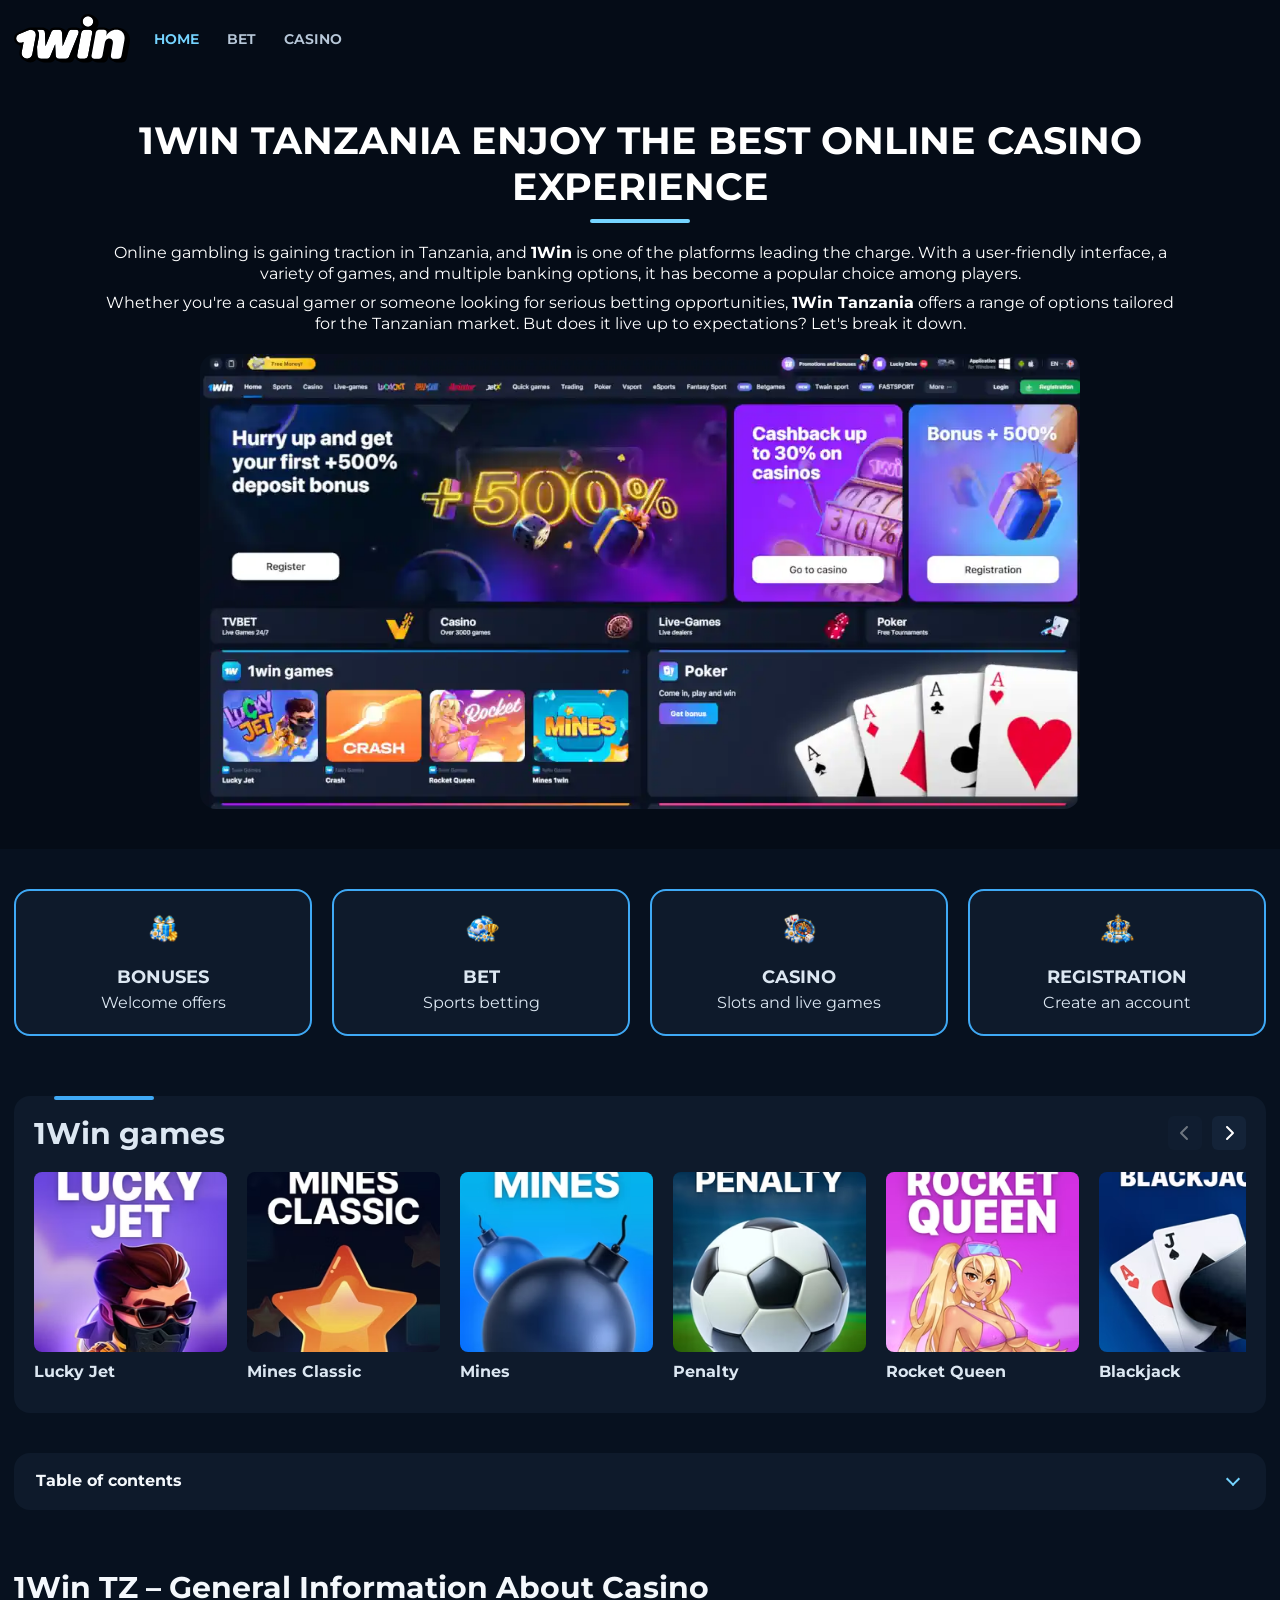
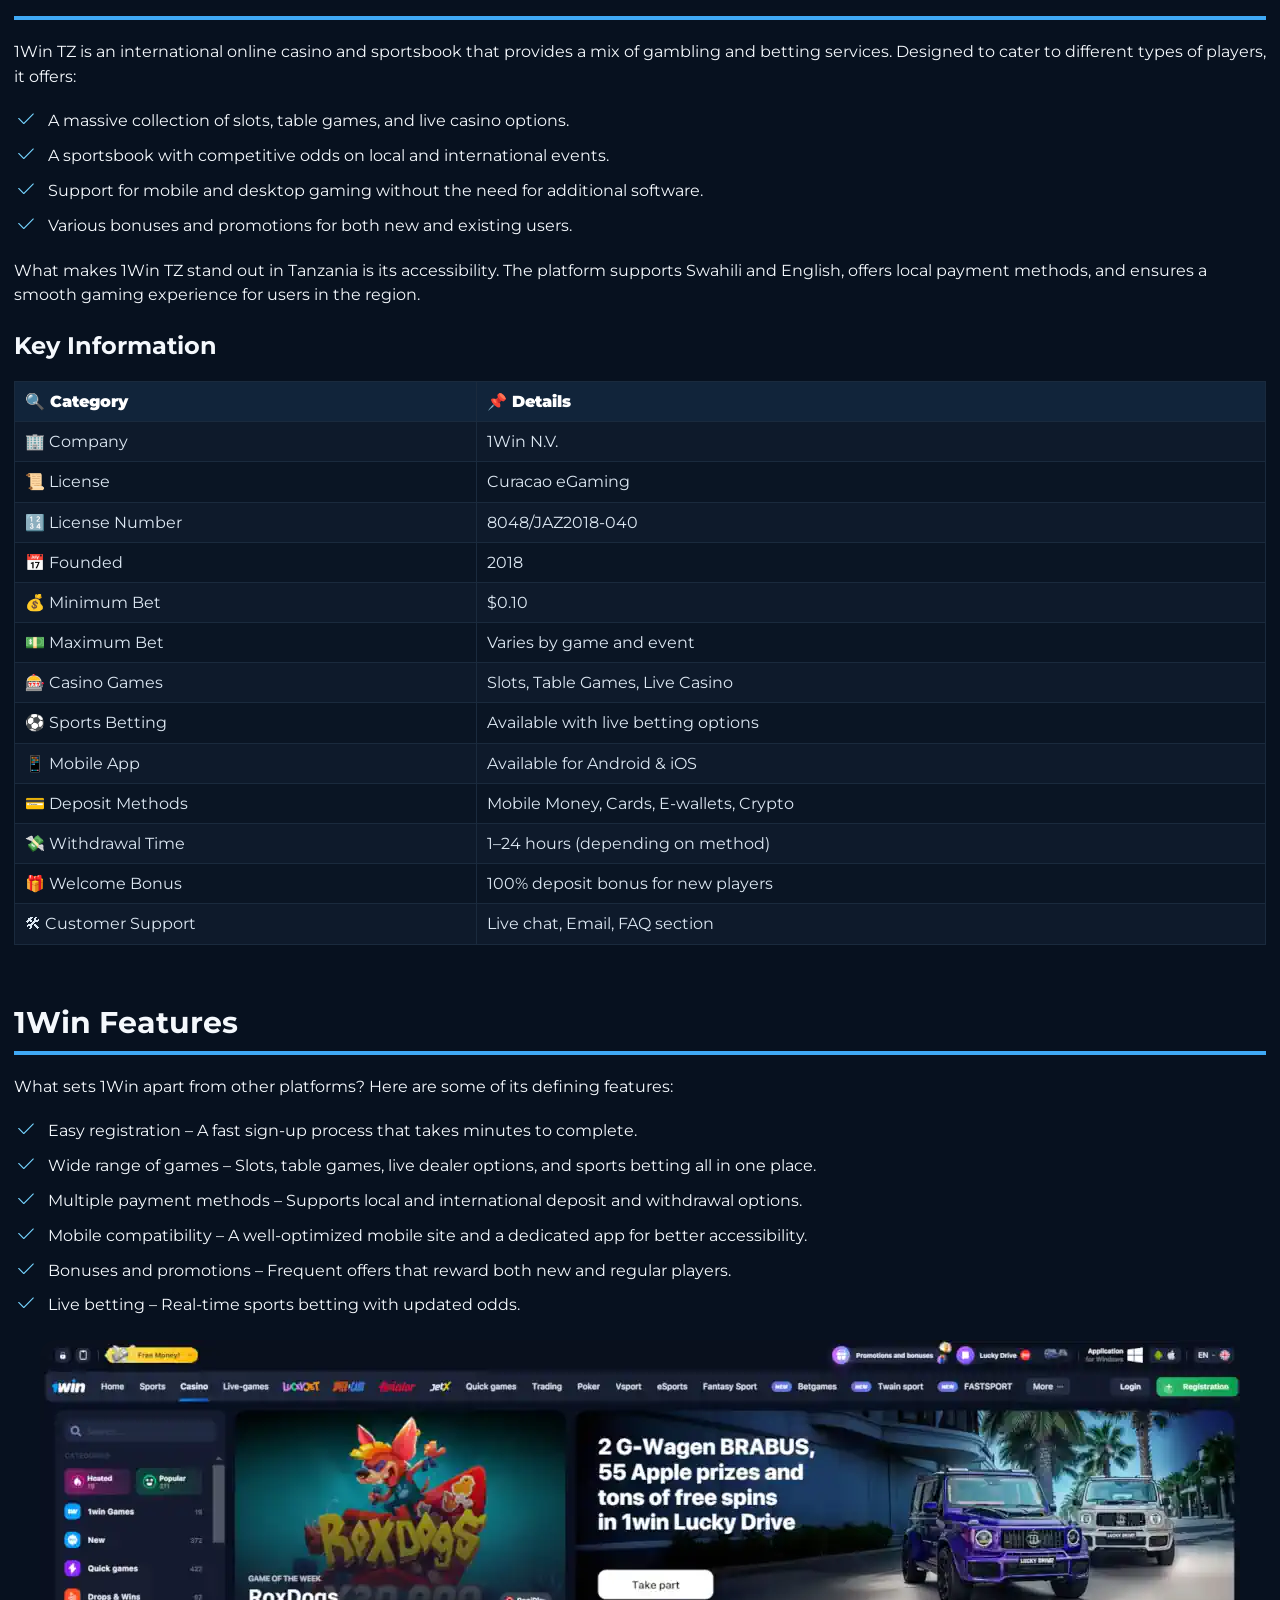
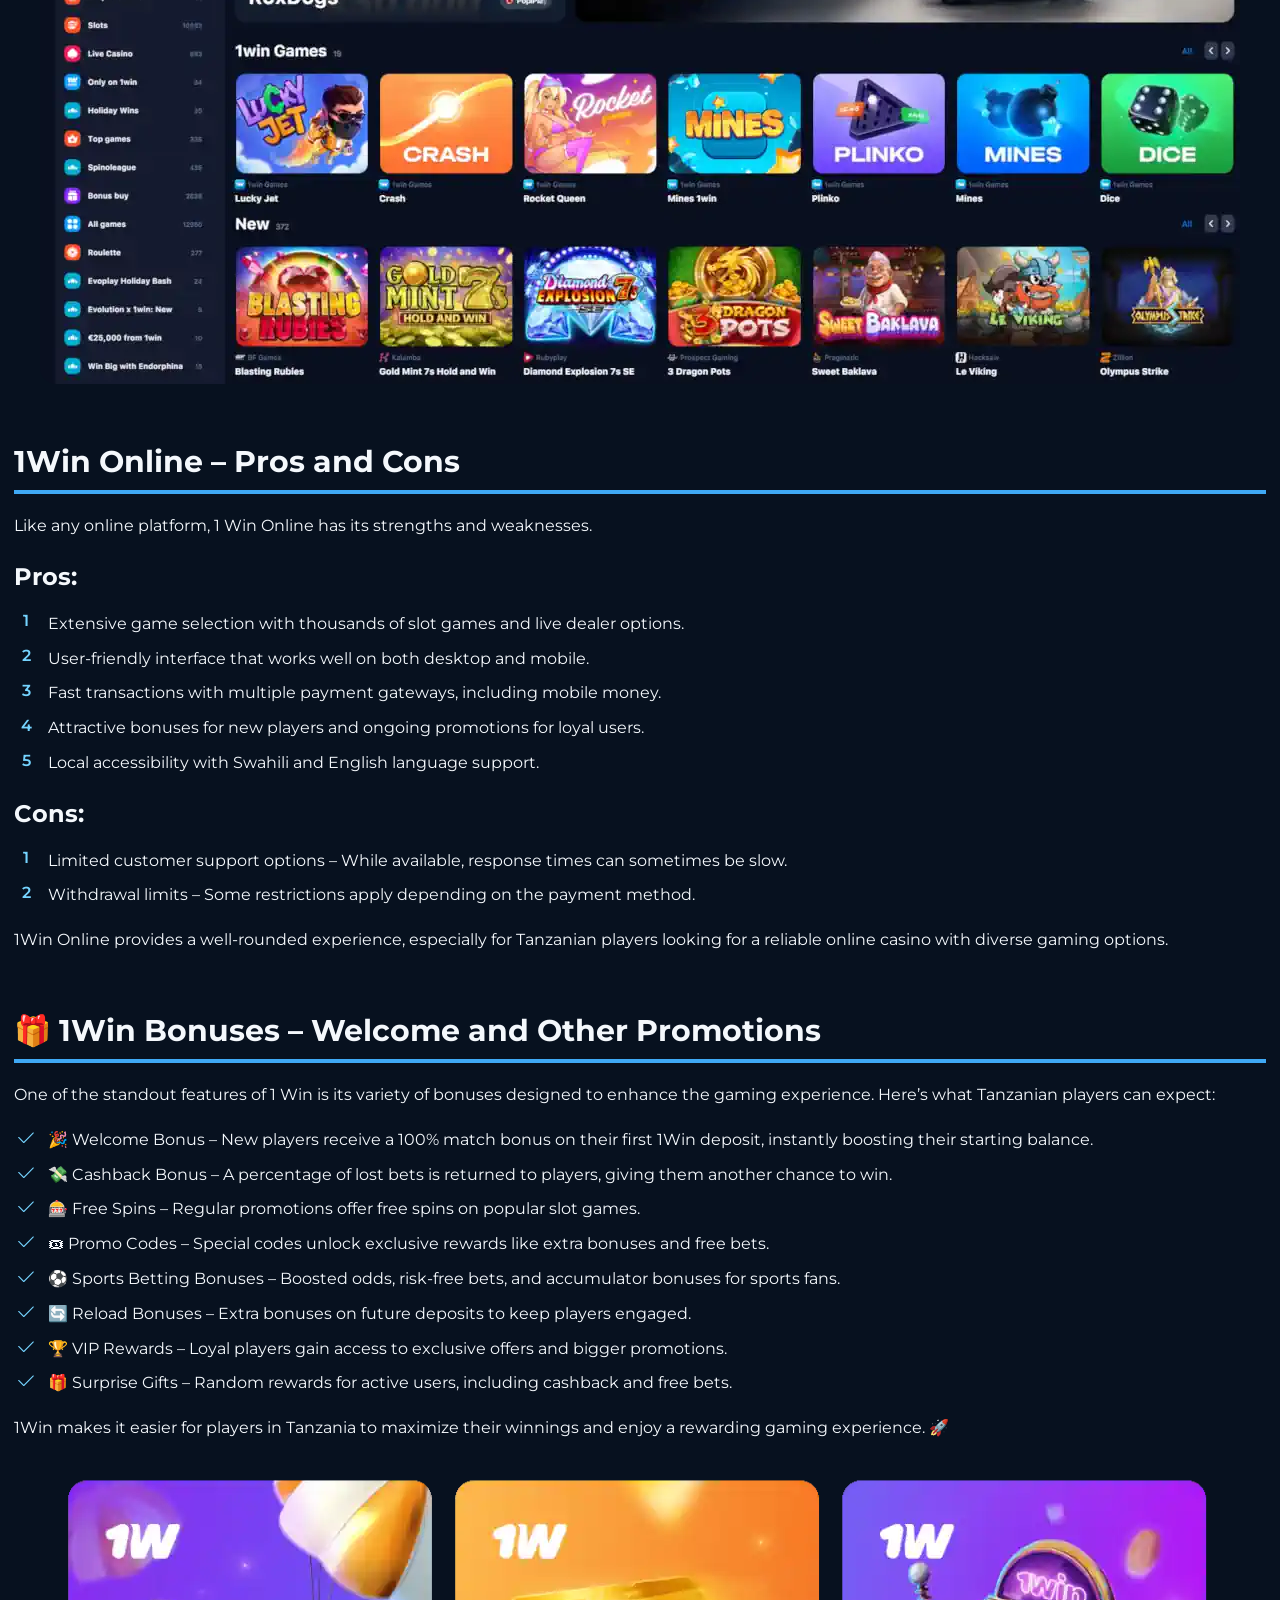
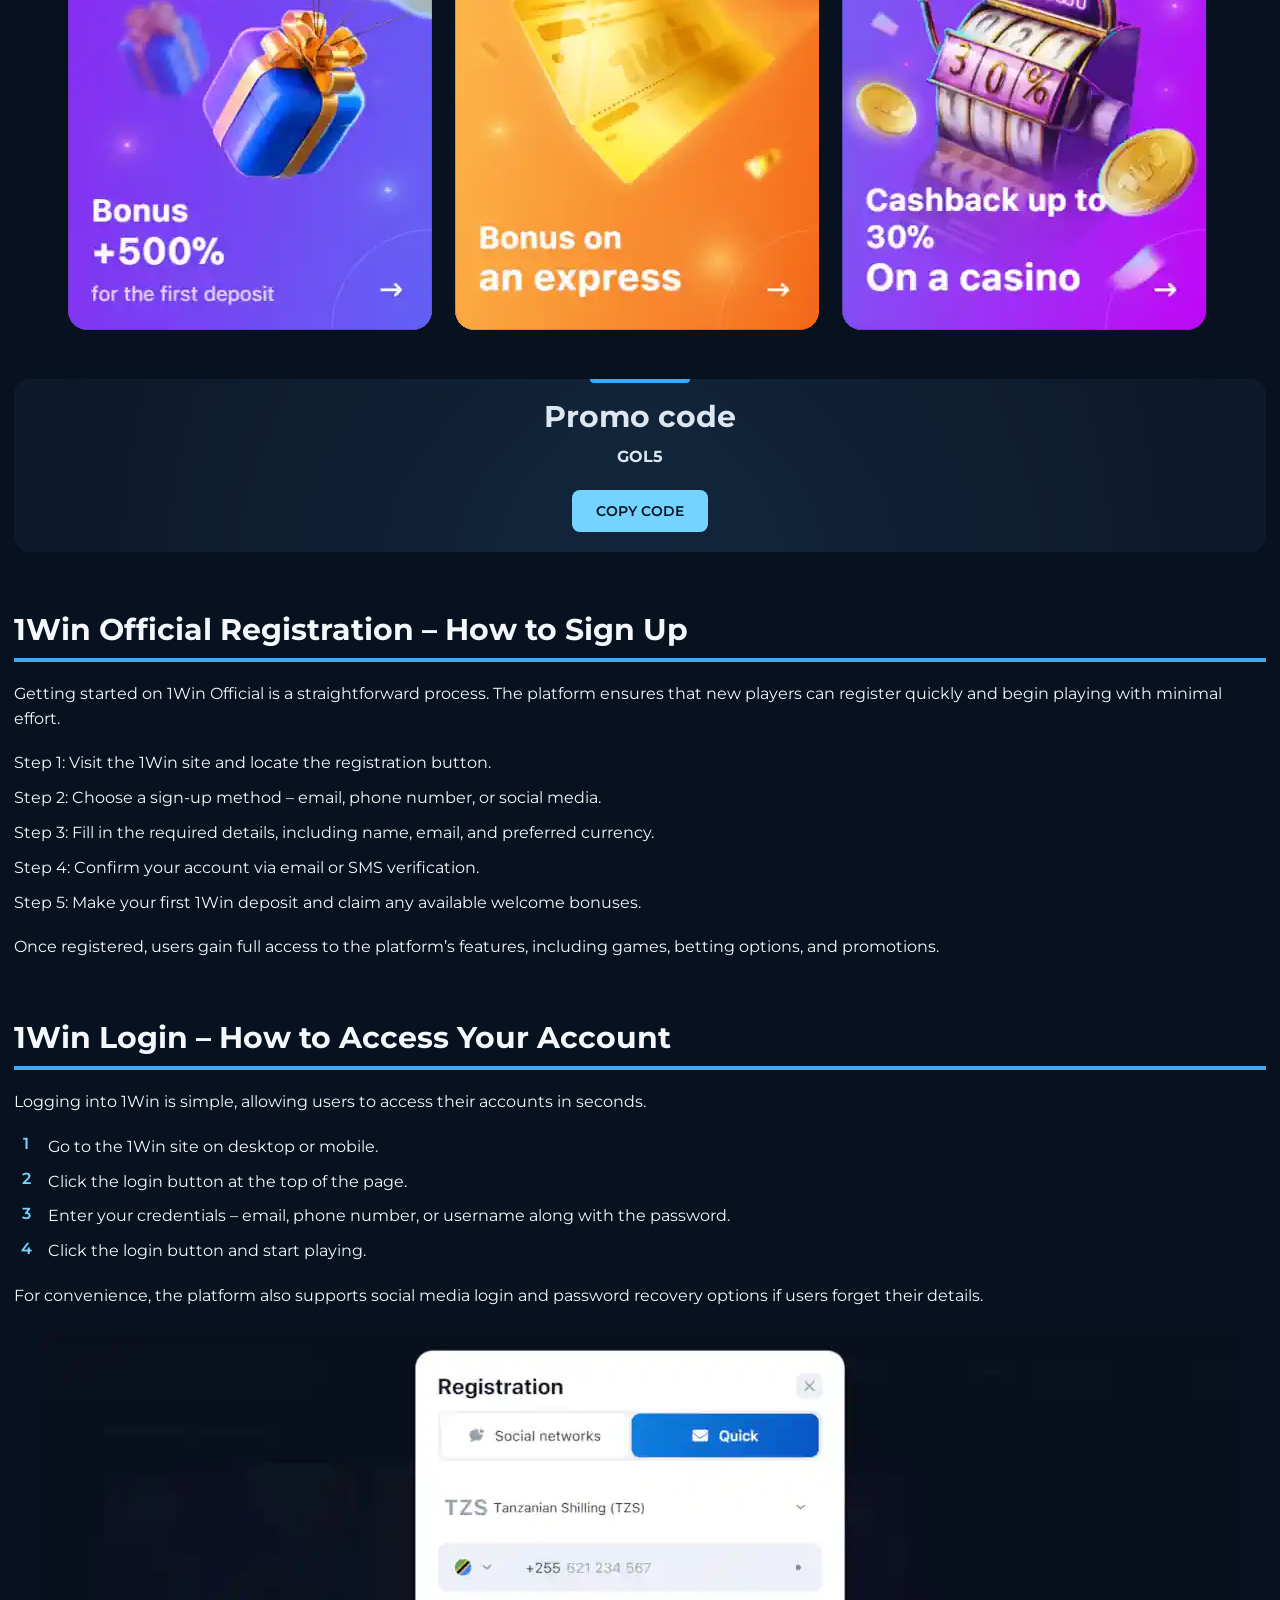
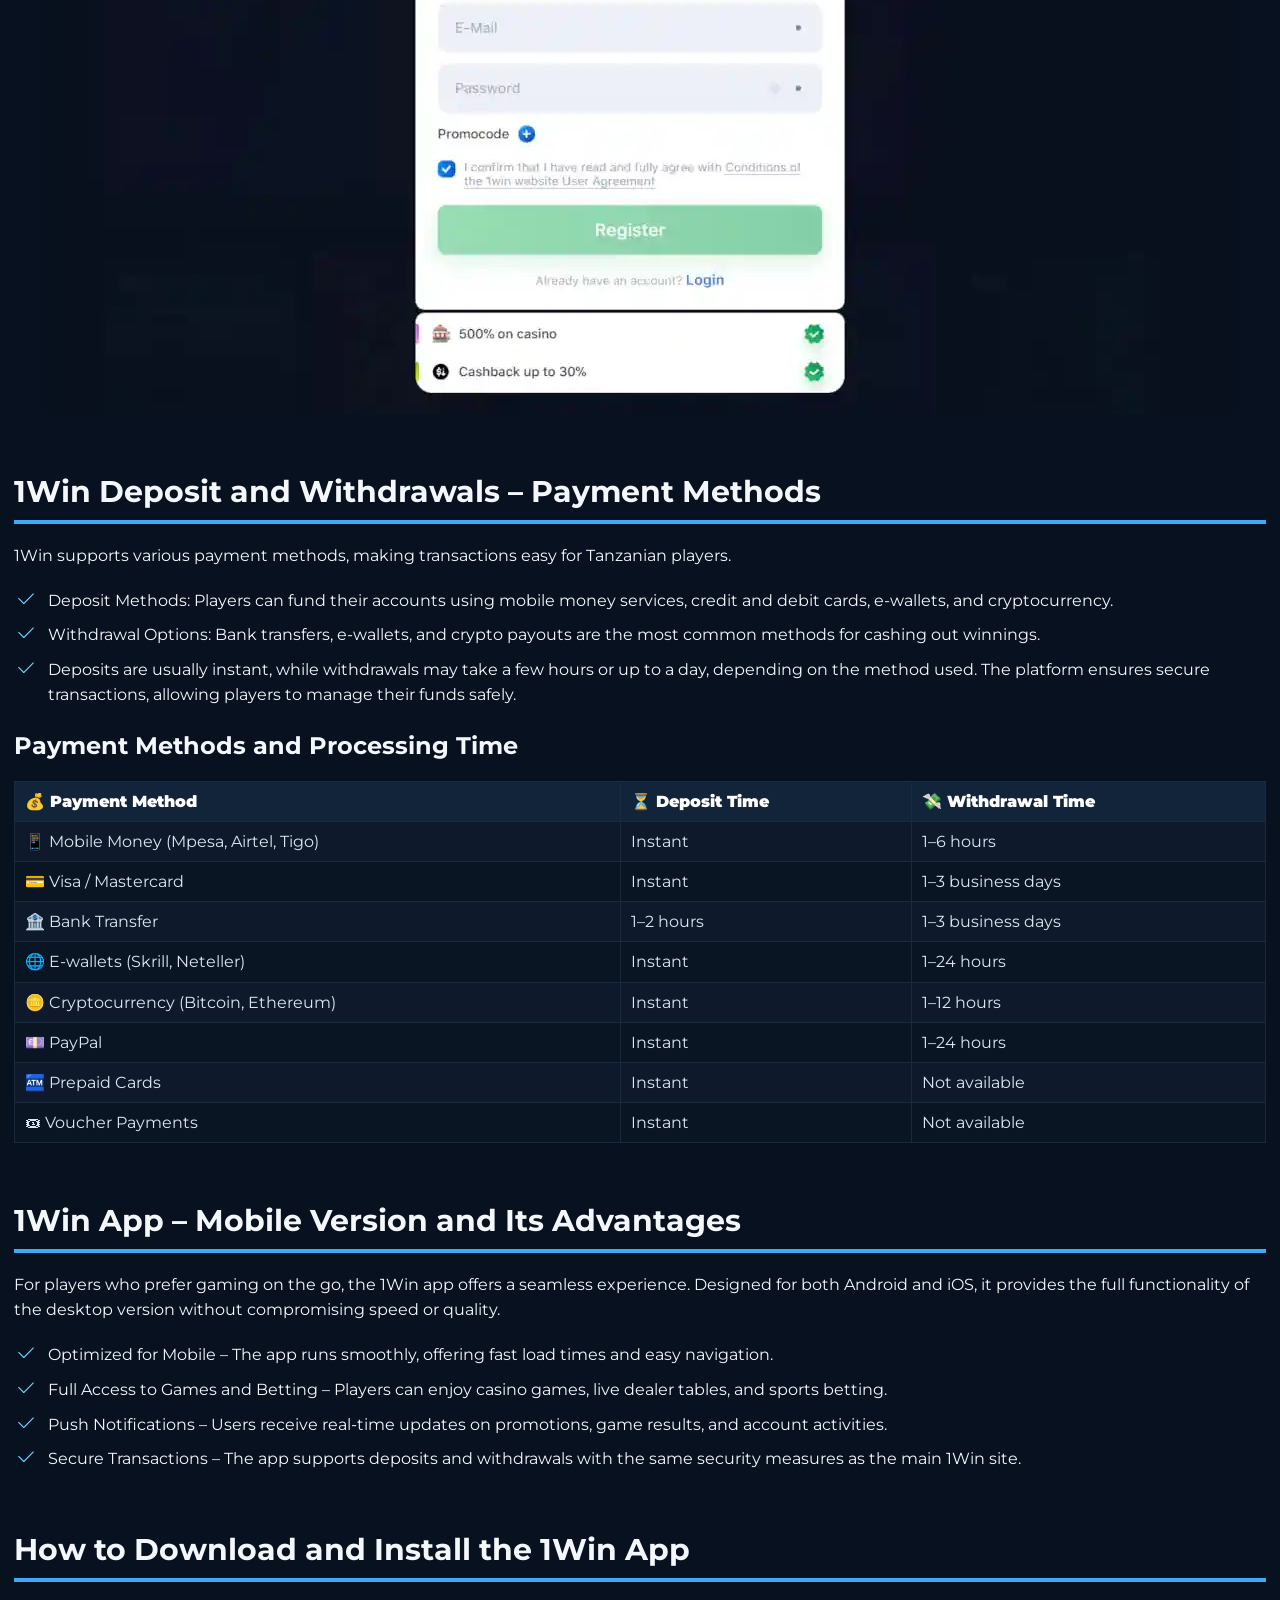
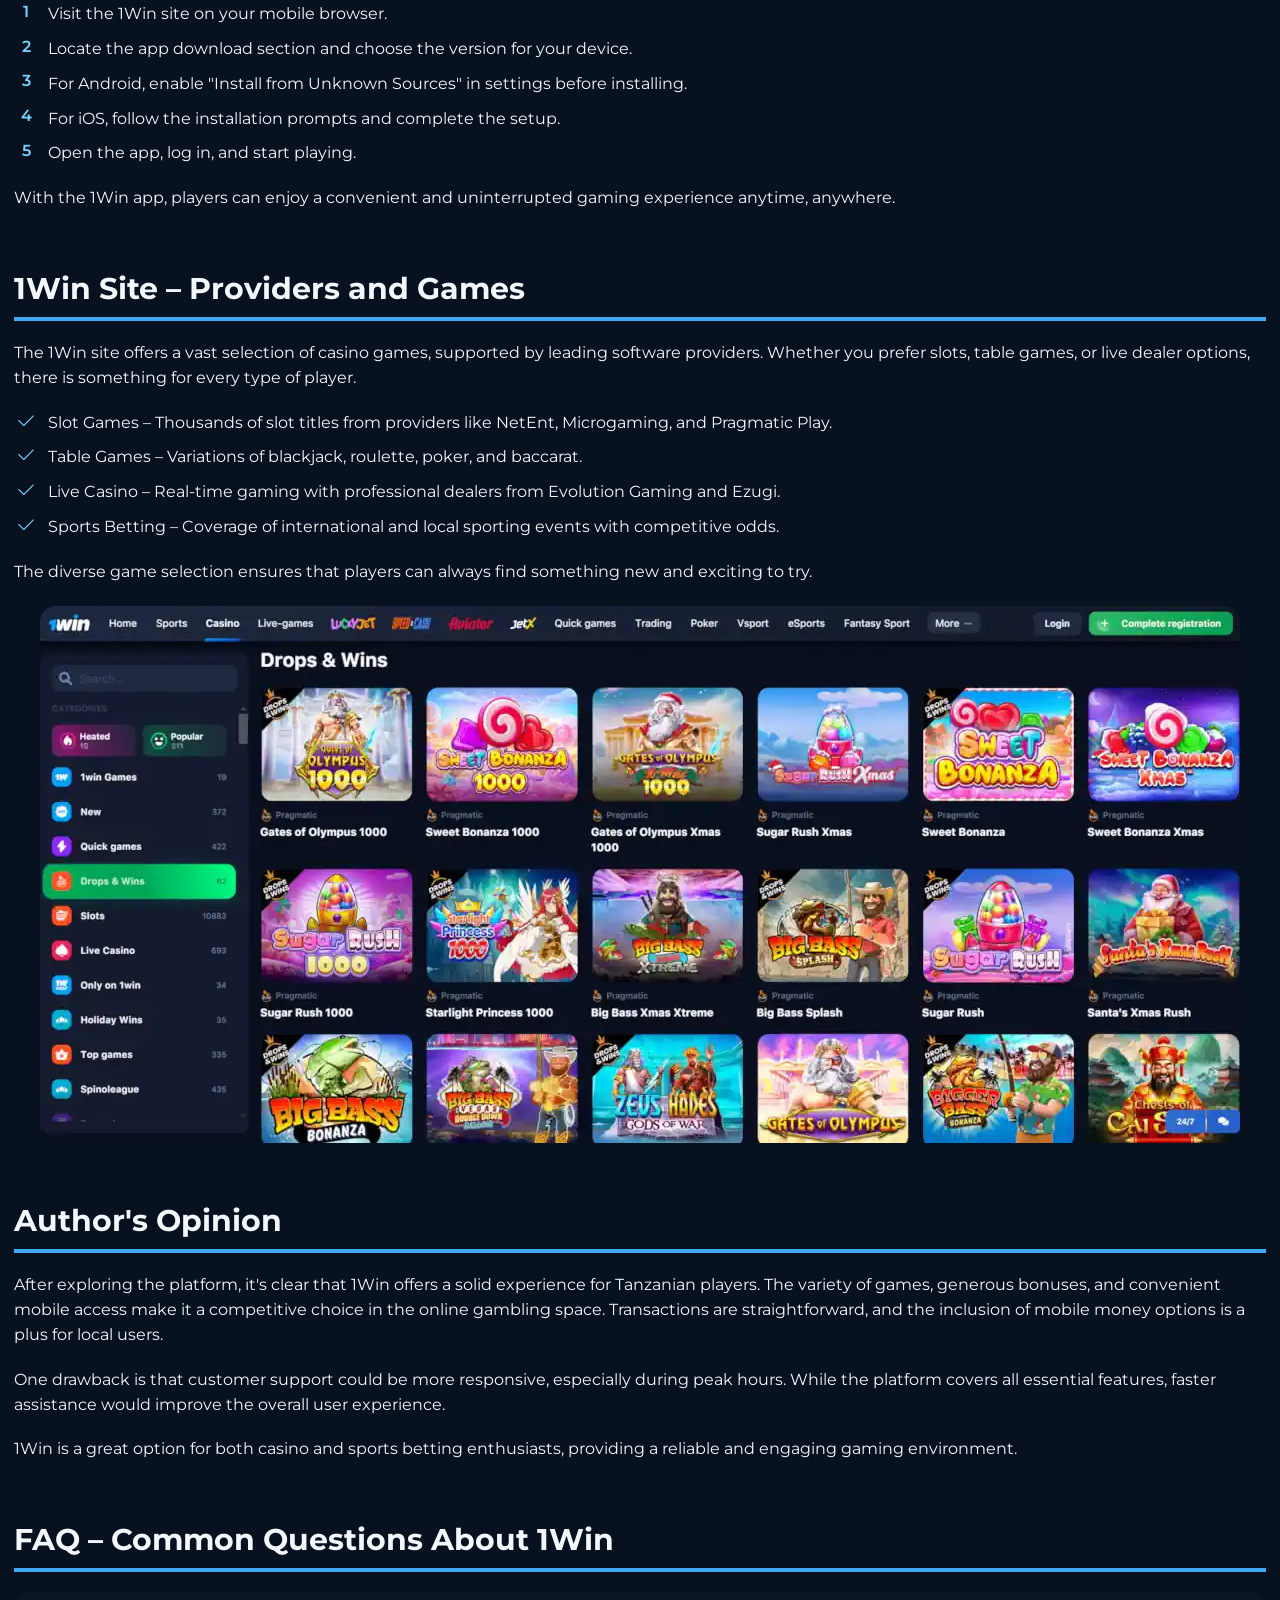
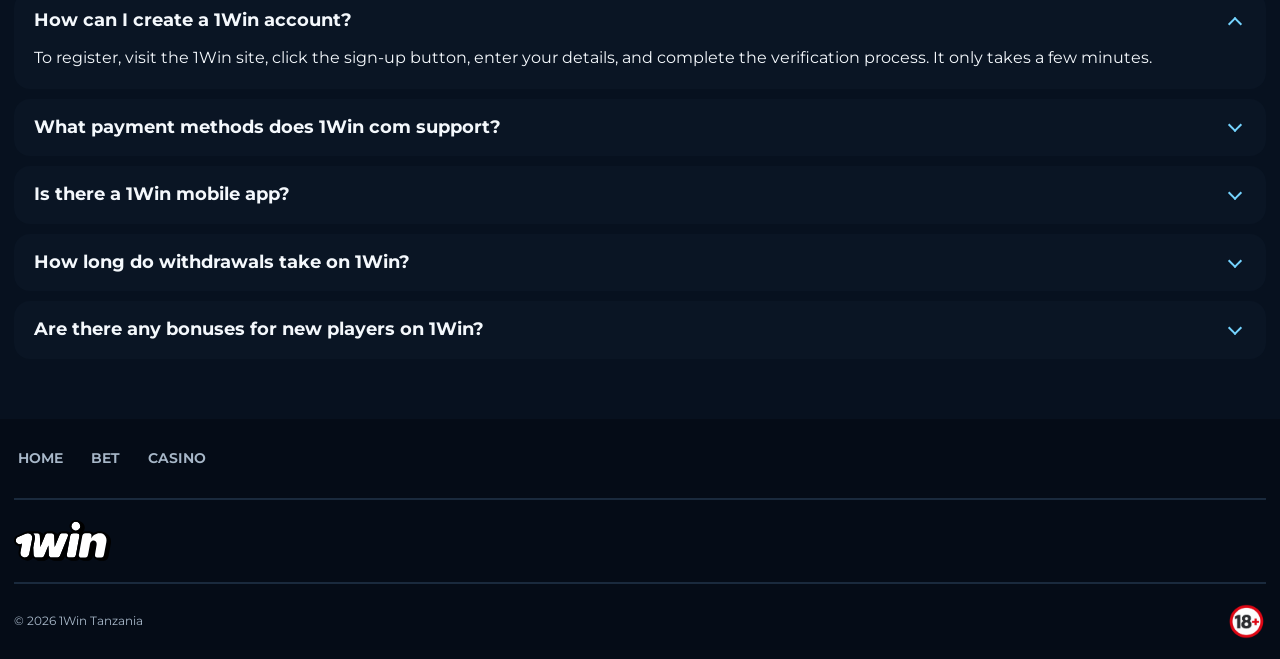
==== commit 75936f09: "some fixes" ====
--- a/index.html
+++ b/index.html
@@ -8,6 +8,7 @@
       name="description"
       content="1Win offers exciting casino games and sports betting with big bonuses and fast payouts. Sign up today and start playing for real winnings."
     />
+    <meta name="robots" content="noindex, nofollow" />
     <link rel="canonical" href="https://1-win.co.tz/" />
     <link rel="alternate" hreflang="en-tz" href="https://1-win.co.tz/" />
     <meta property="og:type" content="website" />
@@ -19,7 +20,10 @@
       content="1Win offers exciting casino games and sports betting with big bonuses and fast payouts. Sign up today and start playing for real winnings."
     />
     <meta property="og:url" content="https://1-win.co.tz/" />
-    <meta property="og:image" content="https://1-win.co.tz/assets/content/home/top.webp" />
+    <meta
+      property="og:image"
+      content="https://team-test-task.vercel.app/assets/content/home/top.webp"
+    />
     <meta property="og:image:type" content="image/webp" />
     <meta property="og:image:width" content="1200" />
     <meta property="og:image:height" content="620" />
@@ -28,6 +32,10 @@
       content="1Win homepage with deposit offers, instant games and poker"
     />
     <meta name="twitter:card" content="summary_large_image" />
+    <meta
+      name="twitter:image"
+      content="https://team-test-task.vercel.app/assets/content/home/top.webp"
+    />
     <link rel="icon" href="./assets/theme/cropped-faviconV21-32x32.png" />
     <link rel="stylesheet" href="./assets/css/base.css" />
     <link rel="stylesheet" href="./assets/css/typography-and-layout.css" />
@@ -83,15 +91,6 @@
                   ></path></svg></button
             ></div>
           </div>
-          <div class="second-block">
-            <div class="buttons"
-              ><button type="button" class="btn secondary-btn" disabled data-cta="login"
-                >Log in</button
-              ><button type="button" class="btn accent-btn" disabled data-cta="register"
-                >Register</button
-              ></div
-            >
-          </div>
         </div>
         <div class="mobile-menu" id="mobile-menu" hidden>
           <nav class="site-nav" aria-label="Mobile">
@@ -101,33 +100,6 @@
               <li><a href="./casino/index.html">Casino</a></li>
             </ul>
           </nav>
-          <div class="download-buttons"
-            ><button class="btn" type="button" disabled data-cta="download-android"
-              ><span
-                ><svg
-                  aria-hidden="true"
-                  class="icon-svg icon-svg--2xl"
-                  viewBox="0 0 576 512"
-                  xmlns="http://www.w3.org/2000/svg"
-                >
-                  <path
-                    d="M420.55,301.93a24,24,0,1,1,24-24,24,24,0,0,1-24,24m-265.1,0a24,24,0,1,1,24-24,24,24,0,0,1-24,24m273.7-144.48,47.94-83a10,10,0,1,0-17.27-10h0l-48.54,84.07a301.25,301.25,0,0,0-246.56,0L116.18,64.45a10,10,0,1,0-17.27,10h0l47.94,83C64.53,202.22,8.24,285.55,0,384H576c-8.24-98.45-64.54-181.78-146.85-226.55"
-                  ></path></svg></span
-              ><span>Download <span>for Android</span></span></button
-            ><button class="btn" type="button" disabled data-cta="download-ios"
-              ><span
-                ><svg
-                  aria-hidden="true"
-                  class="icon-svg icon-svg--2xl"
-                  viewBox="0 0 384 512"
-                  xmlns="http://www.w3.org/2000/svg"
-                >
-                  <path
-                    d="M318.7 268.7c-.2-36.7 16.4-64.4 50-84.8-18.8-26.9-47.2-41.7-84.7-44.6-35.5-2.8-74.3 20.7-88.5 20.7-15 0-49.4-19.7-76.4-19.7C63.3 141.2 4 184.8 4 273.5q0 39.3 14.4 81.2c12.8 36.7 59 126.7 107.2 125.2 25.2-.6 43-17.9 75.8-17.9 31.8 0 48.3 17.9 76.4 17.9 48.6-.7 90.4-82.5 102.6-119.3-65.2-30.7-61.7-90-61.7-91.9zm-56.6-164.2c27.3-32.4 24.8-61.9 24-72.5-24.1 1.4-52 16.4-67.9 34.9-17.5 19.8-27.8 44.3-25.6 71.9 26.1 2 49.9-11.4 69.5-34.3z"
-                  ></path></svg></span
-              ><span>Download <span>for iOS</span></span></button
-            ></div
-          >
         </div>
       </div>
     </header>
@@ -149,10 +121,8 @@
               >Whether you're a casual gamer or someone looking for serious betting opportunities,
               <strong>1Win Tanzania</strong> offers a range of options tailored for the Tanzanian
               market. But does it live up to expectations? Let's break it down.</p
-            > </div
-          ><button type="button" class="btn secondary-btn" disabled data-cta="play"
-            >Play and bet on 1Win</button
-          >
+            >
+          </div>
           <figure class="image-bg"
             ><img
               alt="1Win homepage with deposit offers, instant games and poker"
@@ -246,12 +216,7 @@
             </div>
             <ul>
               <li
-                ><button
-                  class="image"
-                  type="button"
-                  disabled
-                  data-cta="play-game"
-                  aria-label="Play Lucky Jet"
+                ><div class="image"
                   ><span class="image-bg"
                     ><img
                       src="./assets/theme/lucky-jet.avif"
@@ -259,16 +224,11 @@
                       alt=""
                       width="193"
                       height="263" /></span
-                ></button>
+                ></div>
                 <div class="game_title">Lucky Jet</div>
               </li>
               <li
-                ><button
-                  class="image"
-                  type="button"
-                  disabled
-                  data-cta="play-game"
-                  aria-label="Play Mines Classic"
+                ><div class="image"
                   ><span class="image-bg"
                     ><img
                       src="./assets/theme/mines-classic.avif"
@@ -276,16 +236,11 @@
                       alt=""
                       width="193"
                       height="263" /></span
-                ></button>
+                ></div>
                 <div class="game_title">Mines Classic</div>
               </li>
               <li
-                ><button
-                  class="image"
-                  type="button"
-                  disabled
-                  data-cta="play-game"
-                  aria-label="Play Mines"
+                ><div class="image"
                   ><span class="image-bg"
                     ><img
                       src="./assets/theme/mines.avif"
@@ -293,16 +248,11 @@
                       alt=""
                       width="193"
                       height="263" /></span
-                ></button>
+                ></div>
                 <div class="game_title">Mines</div>
               </li>
               <li
-                ><button
-                  class="image"
-                  type="button"
-                  disabled
-                  data-cta="play-game"
-                  aria-label="Play Penalty"
+                ><div class="image"
                   ><span class="image-bg"
                     ><img
                       src="./assets/theme/penalty.avif"
@@ -310,16 +260,11 @@
                       alt=""
                       width="193"
                       height="263" /></span
-                ></button>
+                ></div>
                 <div class="game_title">Penalty</div>
               </li>
               <li
-                ><button
-                  class="image"
-                  type="button"
-                  disabled
-                  data-cta="play-game"
-                  aria-label="Play Rocket Queen"
+                ><div class="image"
                   ><span class="image-bg"
                     ><img
                       src="./assets/theme/rocket-queen.avif"
@@ -327,16 +272,11 @@
                       alt=""
                       width="193"
                       height="263" /></span
-                ></button>
+                ></div>
                 <div class="game_title">Rocket Queen</div>
               </li>
               <li
-                ><button
-                  class="image"
-                  type="button"
-                  disabled
-                  data-cta="play-game"
-                  aria-label="Play Blackjack"
+                ><div class="image"
                   ><span class="image-bg"
                     ><img
                       src="./assets/theme/blackjack.avif"
@@ -344,7 +284,7 @@
                       alt=""
                       width="193"
                       height="263" /></span
-                ></button>
+                ></div>
                 <div class="game_title">Blackjack</div>
               </li>
             </ul>
@@ -622,8 +562,6 @@
           <p
             >Once registered, users gain full access to the platform’s features, including games,
             betting options, and promotions.</p
-          ><button type="button" class="btn secondary-btn" disabled data-cta="register"
-            >Register</button
           >
         </section>
         <section class="wp-block-hb-g-section article-section">
@@ -650,8 +588,8 @@
               height="683"
               loading="lazy"
               src="./assets/content/home/registration.webp"
-              width="1200" /></figure
-          ><button type="button" class="btn secondary-btn" disabled data-cta="login">Log in</button>
+              width="1200"
+          /></figure>
         </section>
         <section class="wp-block-hb-g-section article-section">
           <h2 id="1win-deposit-and-withdrawals-payment-methods"
@@ -775,33 +713,6 @@
           <p
             >With the 1Win app, players can enjoy a convenient and uninterrupted gaming experience
             anytime, anywhere.</p
-          >
-          <div class="download-buttons"
-            ><button class="btn" type="button" disabled data-cta="download-android"
-              ><span
-                ><svg
-                  aria-hidden="true"
-                  class="icon-svg icon-svg--2xl"
-                  viewBox="0 0 576 512"
-                  xmlns="http://www.w3.org/2000/svg"
-                >
-                  <path
-                    d="M420.55,301.93a24,24,0,1,1,24-24,24,24,0,0,1-24,24m-265.1,0a24,24,0,1,1,24-24,24,24,0,0,1-24,24m273.7-144.48,47.94-83a10,10,0,1,0-17.27-10h0l-48.54,84.07a301.25,301.25,0,0,0-246.56,0L116.18,64.45a10,10,0,1,0-17.27,10h0l47.94,83C64.53,202.22,8.24,285.55,0,384H576c-8.24-98.45-64.54-181.78-146.85-226.55"
-                  ></path></svg></span
-              ><span>Download <span>for Android</span></span></button
-            ><button class="btn" type="button" disabled data-cta="download-ios"
-              ><span
-                ><svg
-                  aria-hidden="true"
-                  class="icon-svg icon-svg--2xl"
-                  viewBox="0 0 384 512"
-                  xmlns="http://www.w3.org/2000/svg"
-                >
-                  <path
-                    d="M318.7 268.7c-.2-36.7 16.4-64.4 50-84.8-18.8-26.9-47.2-41.7-84.7-44.6-35.5-2.8-74.3 20.7-88.5 20.7-15 0-49.4-19.7-76.4-19.7C63.3 141.2 4 184.8 4 273.5q0 39.3 14.4 81.2c12.8 36.7 59 126.7 107.2 125.2 25.2-.6 43-17.9 75.8-17.9 31.8 0 48.3 17.9 76.4 17.9 48.6-.7 90.4-82.5 102.6-119.3-65.2-30.7-61.7-90-61.7-91.9zm-56.6-164.2c27.3-32.4 24.8-61.9 24-72.5-24.1 1.4-52 16.4-67.9 34.9-17.5 19.8-27.8 44.3-25.6 71.9 26.1 2 49.9-11.4 69.5-34.3z"
-                  ></path></svg></span
-              ><span>Download <span>for iOS</span></span></button
-            ></div
           >
         </section>
         <section class="wp-block-hb-g-section article-section">
@@ -939,33 +850,6 @@
                   height="50"
               /></a>
             </div>
-            <div class="download-buttons"
-              ><button class="btn" type="button" disabled data-cta="download-android"
-                ><span
-                  ><svg
-                    aria-hidden="true"
-                    class="icon-svg icon-svg--2xl"
-                    viewBox="0 0 576 512"
-                    xmlns="http://www.w3.org/2000/svg"
-                  >
-                    <path
-                      d="M420.55,301.93a24,24,0,1,1,24-24,24,24,0,0,1-24,24m-265.1,0a24,24,0,1,1,24-24,24,24,0,0,1-24,24m273.7-144.48,47.94-83a10,10,0,1,0-17.27-10h0l-48.54,84.07a301.25,301.25,0,0,0-246.56,0L116.18,64.45a10,10,0,1,0-17.27,10h0l47.94,83C64.53,202.22,8.24,285.55,0,384H576c-8.24-98.45-64.54-181.78-146.85-226.55"
-                    ></path></svg></span
-                ><span>Download <span>for Android</span></span></button
-              ><button class="btn" type="button" disabled data-cta="download-ios"
-                ><span
-                  ><svg
-                    aria-hidden="true"
-                    class="icon-svg icon-svg--2xl"
-                    viewBox="0 0 384 512"
-                    xmlns="http://www.w3.org/2000/svg"
-                  >
-                    <path
-                      d="M318.7 268.7c-.2-36.7 16.4-64.4 50-84.8-18.8-26.9-47.2-41.7-84.7-44.6-35.5-2.8-74.3 20.7-88.5 20.7-15 0-49.4-19.7-76.4-19.7C63.3 141.2 4 184.8 4 273.5q0 39.3 14.4 81.2c12.8 36.7 59 126.7 107.2 125.2 25.2-.6 43-17.9 75.8-17.9 31.8 0 48.3 17.9 76.4 17.9 48.6-.7 90.4-82.5 102.6-119.3-65.2-30.7-61.7-90-61.7-91.9zm-56.6-164.2c27.3-32.4 24.8-61.9 24-72.5-24.1 1.4-52 16.4-67.9 34.9-17.5 19.8-27.8 44.3-25.6 71.9 26.1 2 49.9-11.4 69.5-34.3z"
-                    ></path></svg></span
-                ><span>Download <span>for iOS</span></span></button
-              ></div
-            >
           </div>
           <div class="divider"></div>
           <div class="footer-bottom">
@@ -989,28 +873,6 @@
             d="M209.4 39.4C204.8 34.7 198.6 32 192 32s-12.8 2.7-17.4 7.4l-168 176c-9.2 9.6-8.8 24.8 .8 33.9s24.8 8.8 33.9-.8L168 115.9V456c0 13.3 10.7 24 24 24s24-10.7 24-24V115.9L342.6 248.6c9.2 9.6 24.3 9.9 33.9 .8s9.9-24.3 .8-33.9l-168-176z"
           ></path></svg
       ></a>
-      <aside class="mobile-panel bonus active" aria-label="Welcome bonus">
-        <div class="main-text">
-          <div class="icon"
-            ><svg
-              aria-hidden="true"
-              class="icon-svg icon-svg--xl"
-              viewBox="0 0 512 512"
-              xmlns="http://www.w3.org/2000/svg"
-            >
-              <path
-                d="M190.5 68.8L225.3 128H224 152c-22.1 0-40-17.9-40-40s17.9-40 40-40h2.2c14.9 0 28.8 7.9 36.3 20.8zM64 88c0 14.4 3.5 28 9.6 40H32c-17.7 0-32 14.3-32 32v64c0 17.7 14.3 32 32 32H480c17.7 0 32-14.3 32-32V160c0-17.7-14.3-32-32-32H438.4c6.1-12 9.6-25.6 9.6-40c0-48.6-39.4-88-88-88h-2.2c-31.9 0-61.5 16.9-77.7 44.4L256 85.5l-24.1-41C215.7 16.9 186.1 0 154.2 0H152C103.4 0 64 39.4 64 88zm336 0c0 22.1-17.9 40-40 40H288h-1.3l34.8-59.2C329.1 55.9 342.9 48 357.8 48H360c22.1 0 40 17.9 40 40zM32 288V464c0 26.5 21.5 48 48 48H224V288H32zM288 512H432c26.5 0 48-21.5 48-48V288H288V512z"
-              ></path></svg
-          ></div>
-          <div class="text">
-            <div class="bonus-title">GOL5</div>
-            <div class="bonus-text">Welcome bonus</div>
-          </div>
-        </div>
-        <button type="button" class="btn accent-btn" disabled data-cta="claim-bonus"
-          >Claim bonus</button
-        >
-      </aside>
     </footer>
   </body>
 </html>
--- a/assets/site.css
+++ b/assets/site.css
@@ -226,36 +226,6 @@
   margin-bottom: 0;
 }
 
-.article-section > .btn {
-  display: flex;
-  margin: 20px auto 0;
-}
-
-.article-section .download-buttons {
-  justify-content: center;
-}
-
-.download-buttons .btn {
-  min-width: 0;
-}
-
-.download-buttons .btn > span:last-child {
-  display: flex;
-  flex-direction: column;
-  font-weight: 400;
-}
-
-.download-buttons .btn > span:first-child {
-  display: grid;
-  place-items: center;
-}
-
-@media (min-width: 1200px) {
-  .header .buttons .btn {
-    min-width: 150px;
-  }
-}
-
 .games_section .arrows button {
   display: grid;
   place-items: center;
@@ -273,11 +243,8 @@
   cursor: default;
 }
 
-.games_section .game_block ul li button.image {
-  border: 0;
-  padding: 0;
+.games_section .game_block ul li .image {
   cursor: default;
-  background: transparent;
 }
 
 .games_section img {
@@ -303,23 +270,7 @@
   text-decoration: none;
 }
 
-.mobile-panel .main-text .icon {
-  flex-shrink: 0;
-}
-
 @media (max-width: 1199px) {
-  html {
-    scroll-padding-top: 154px;
-  }
-
-  .footer {
-    padding-bottom: 92px;
-  }
-
-  .footer .arrow-up.active {
-    bottom: 94px;
-  }
-
   .header .nav-block .site-nav {
     display: none;
   }
@@ -357,11 +308,6 @@
     flex-direction: column;
     align-items: flex-start;
   }
-
-  .download-buttons .btn {
-    flex: 1 1 0;
-    padding: 6px 12px;
-  }
 }
 
 @media (prefers-reduced-motion: reduce) {
